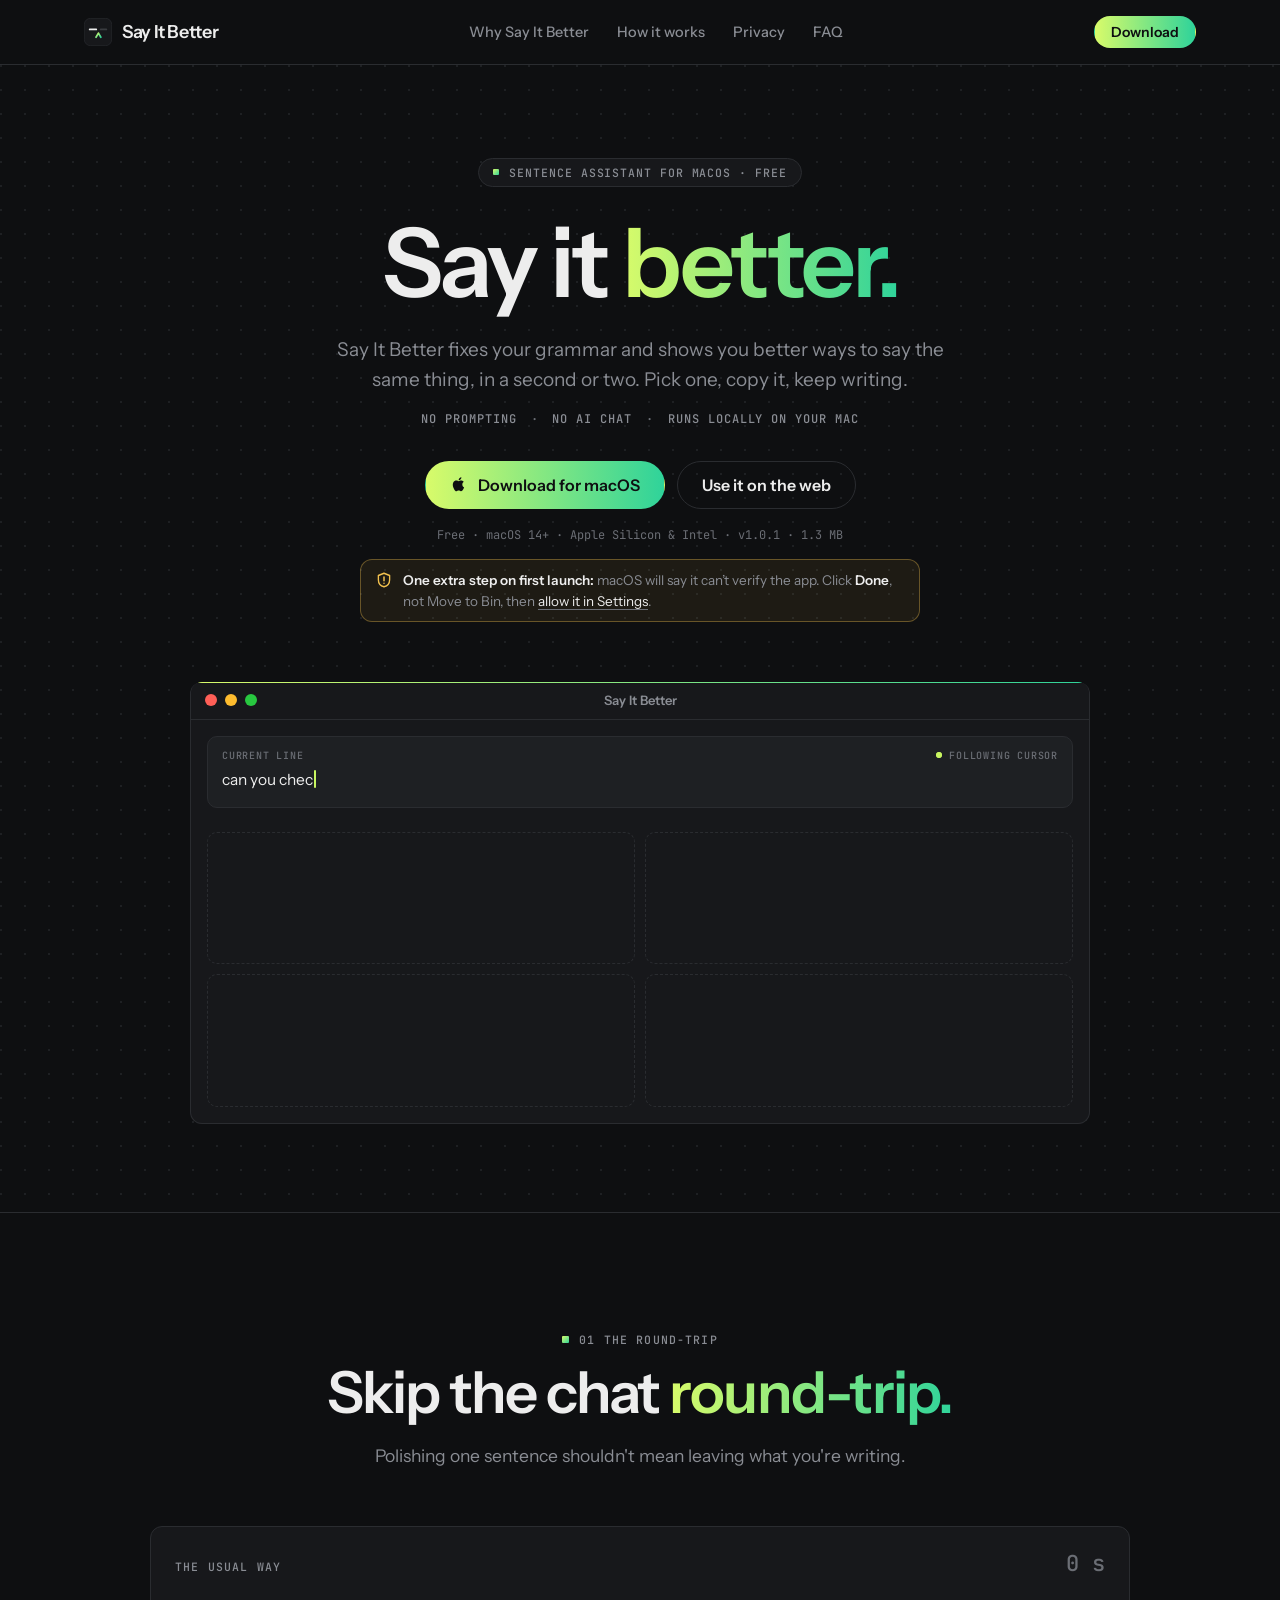
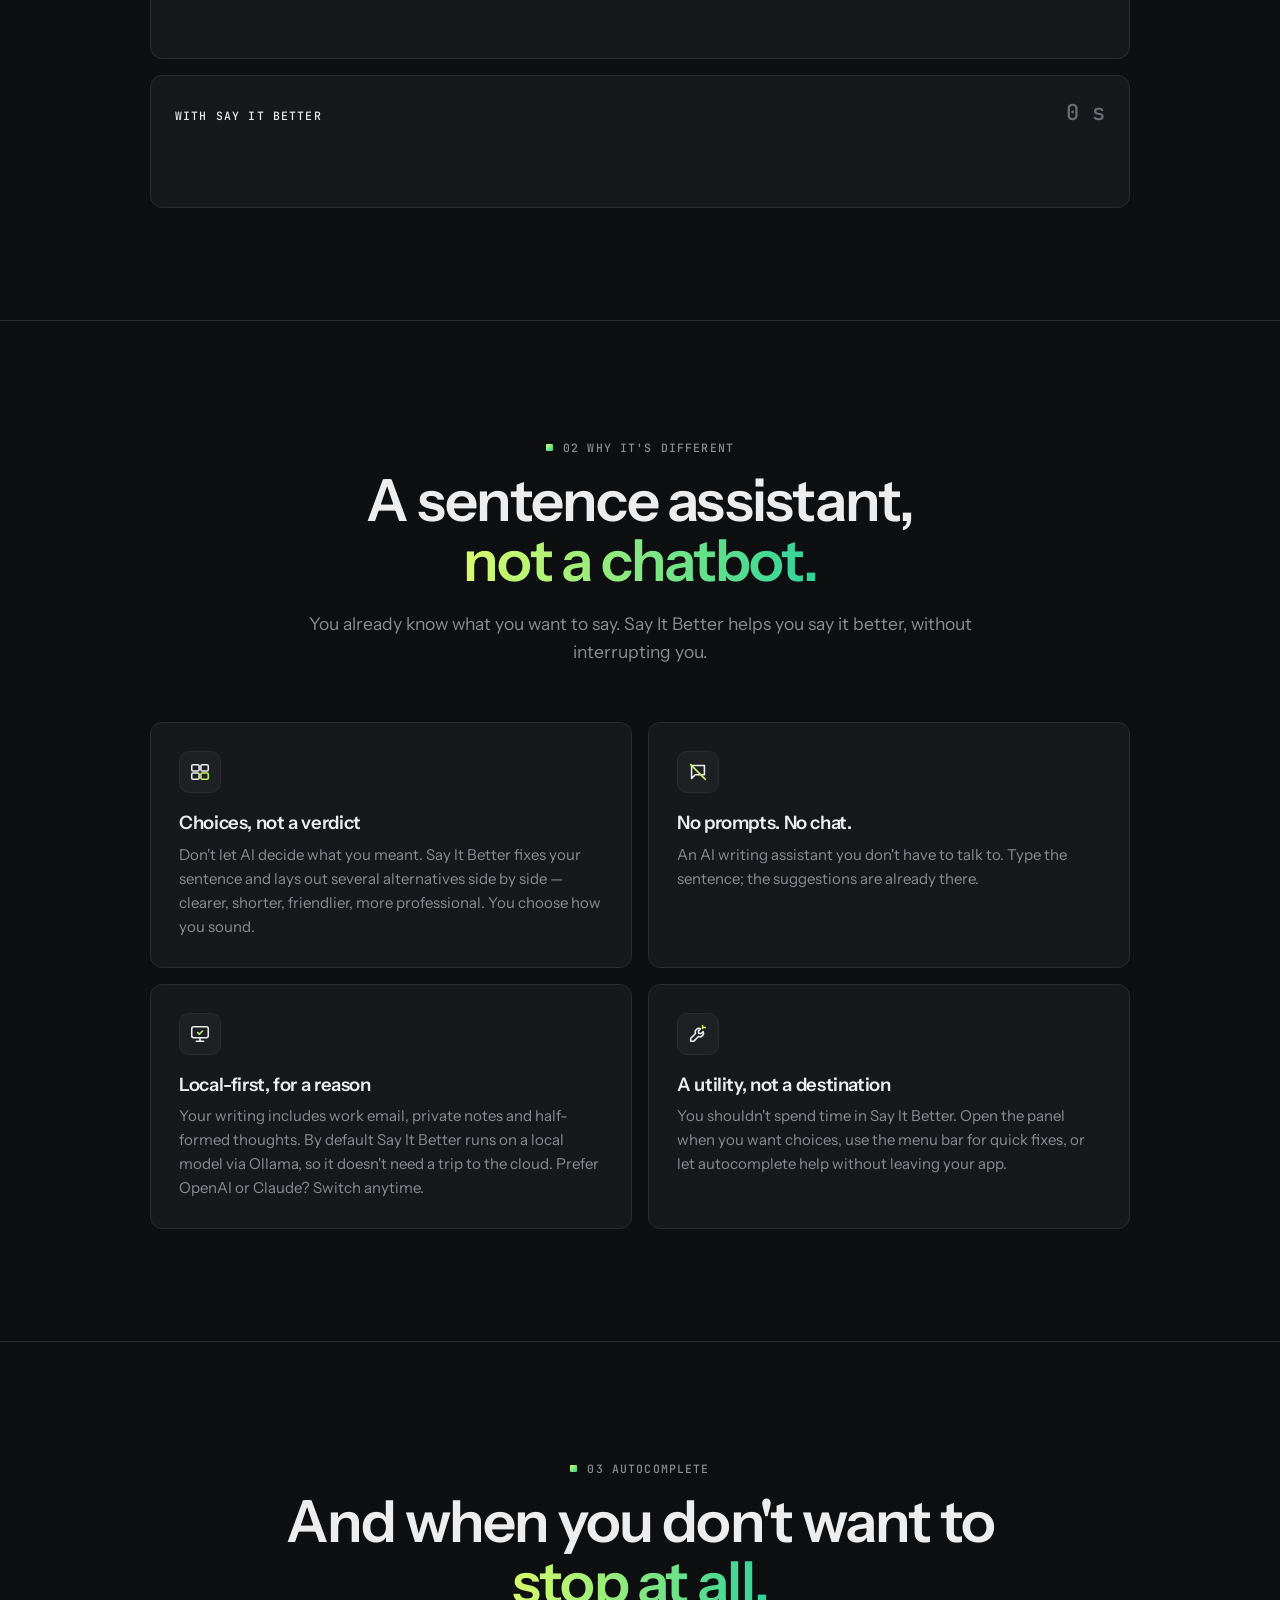
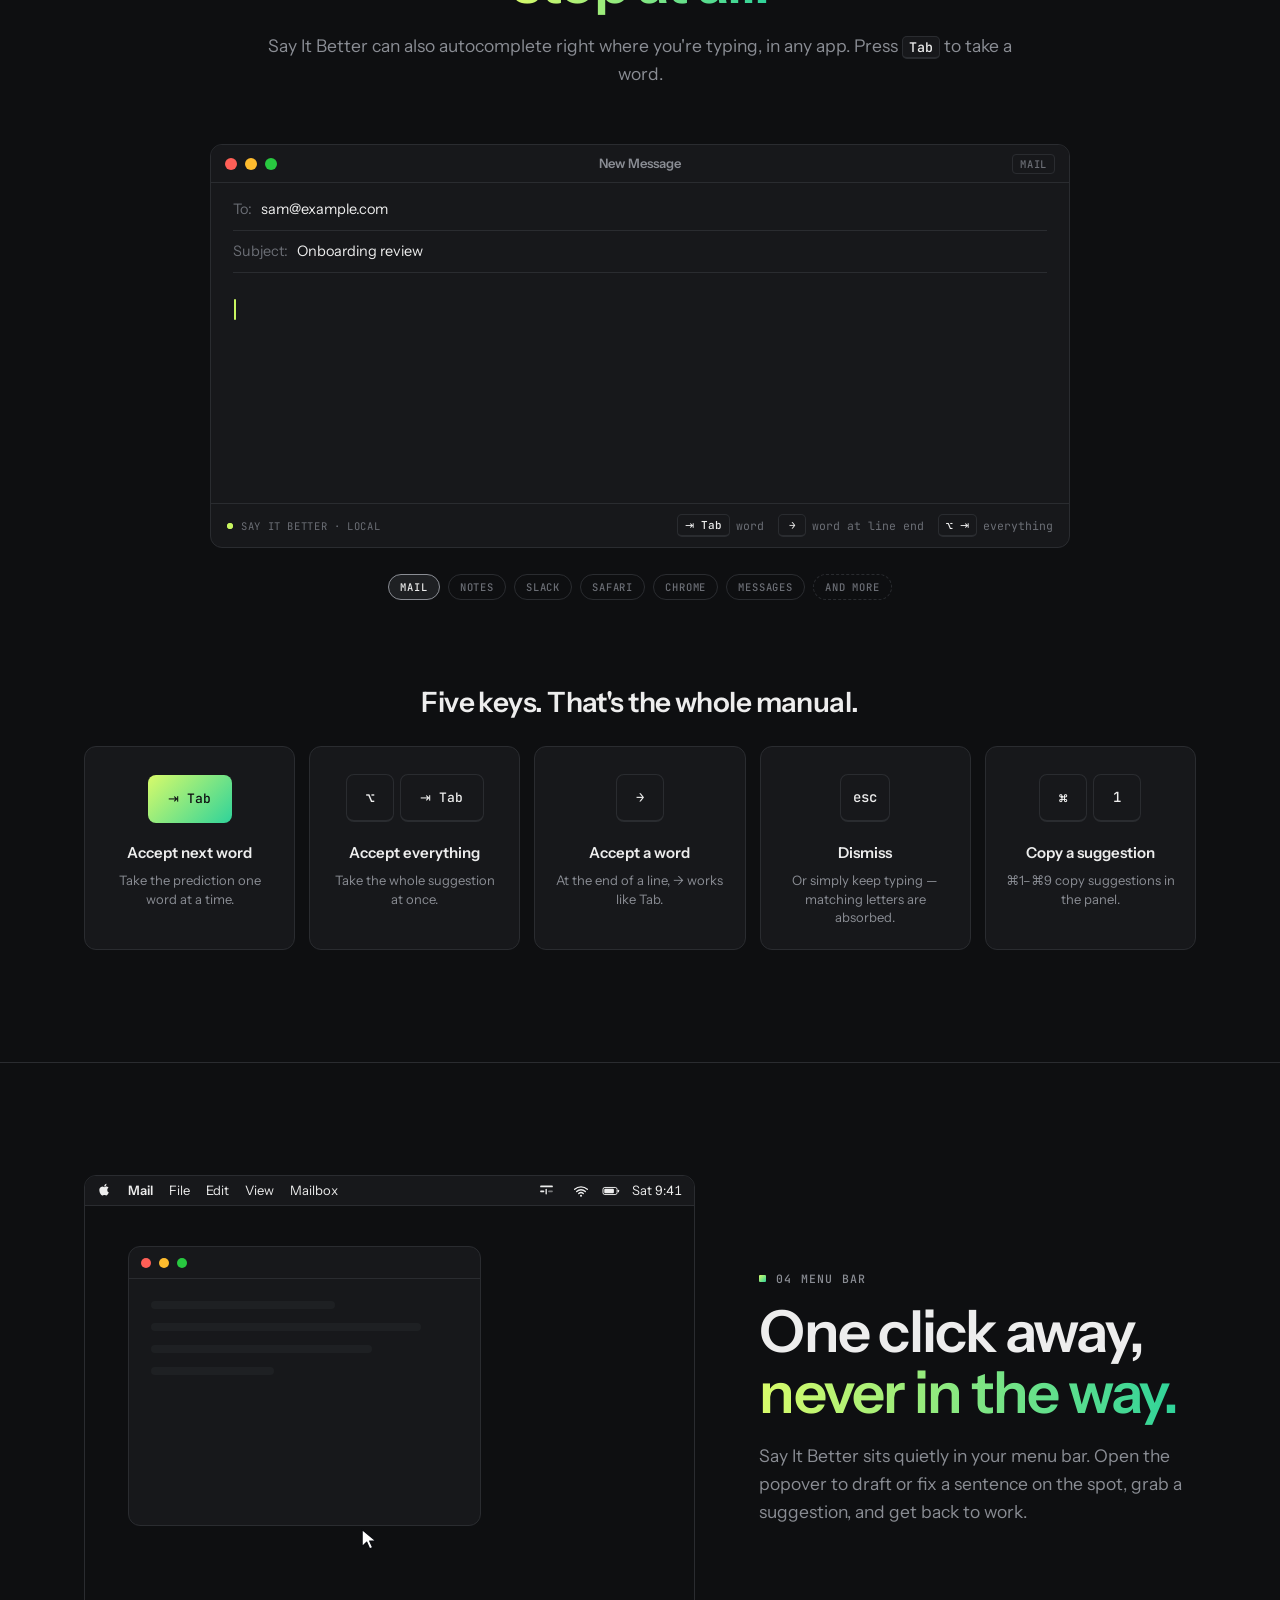
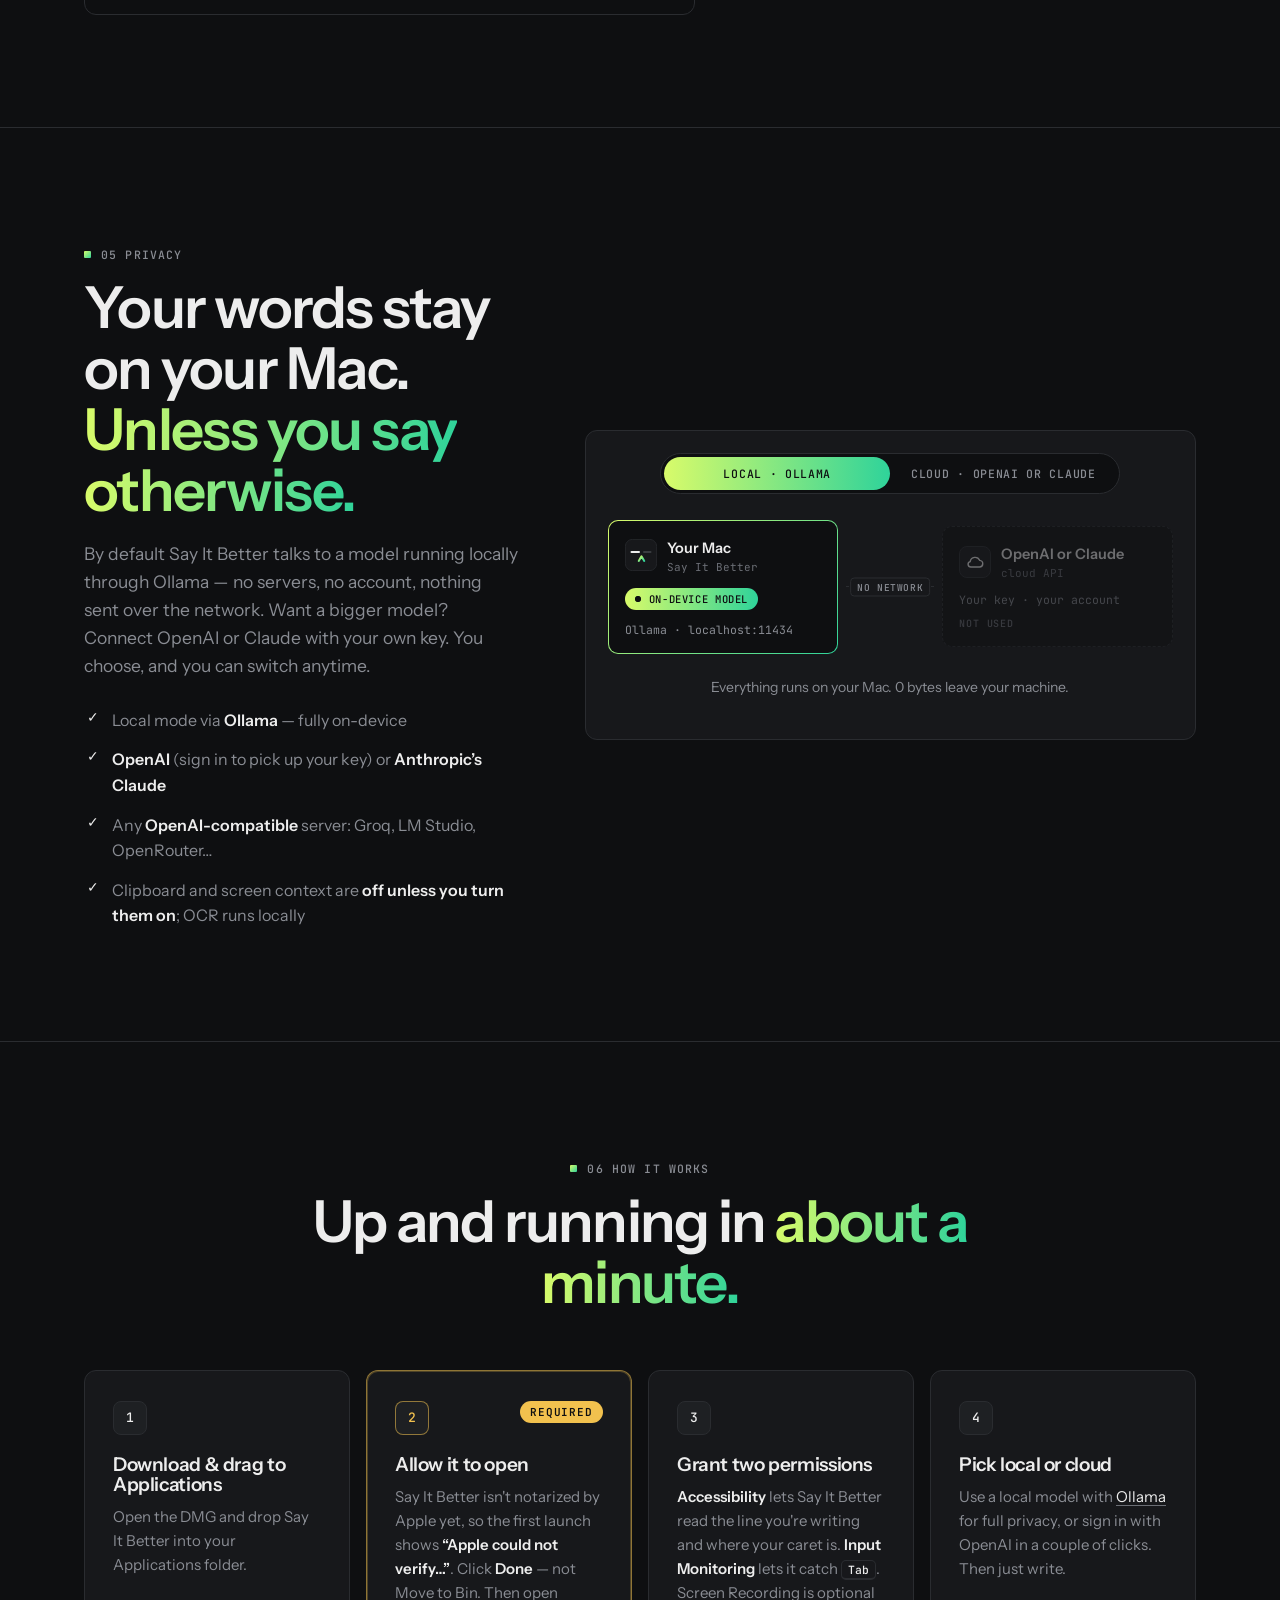
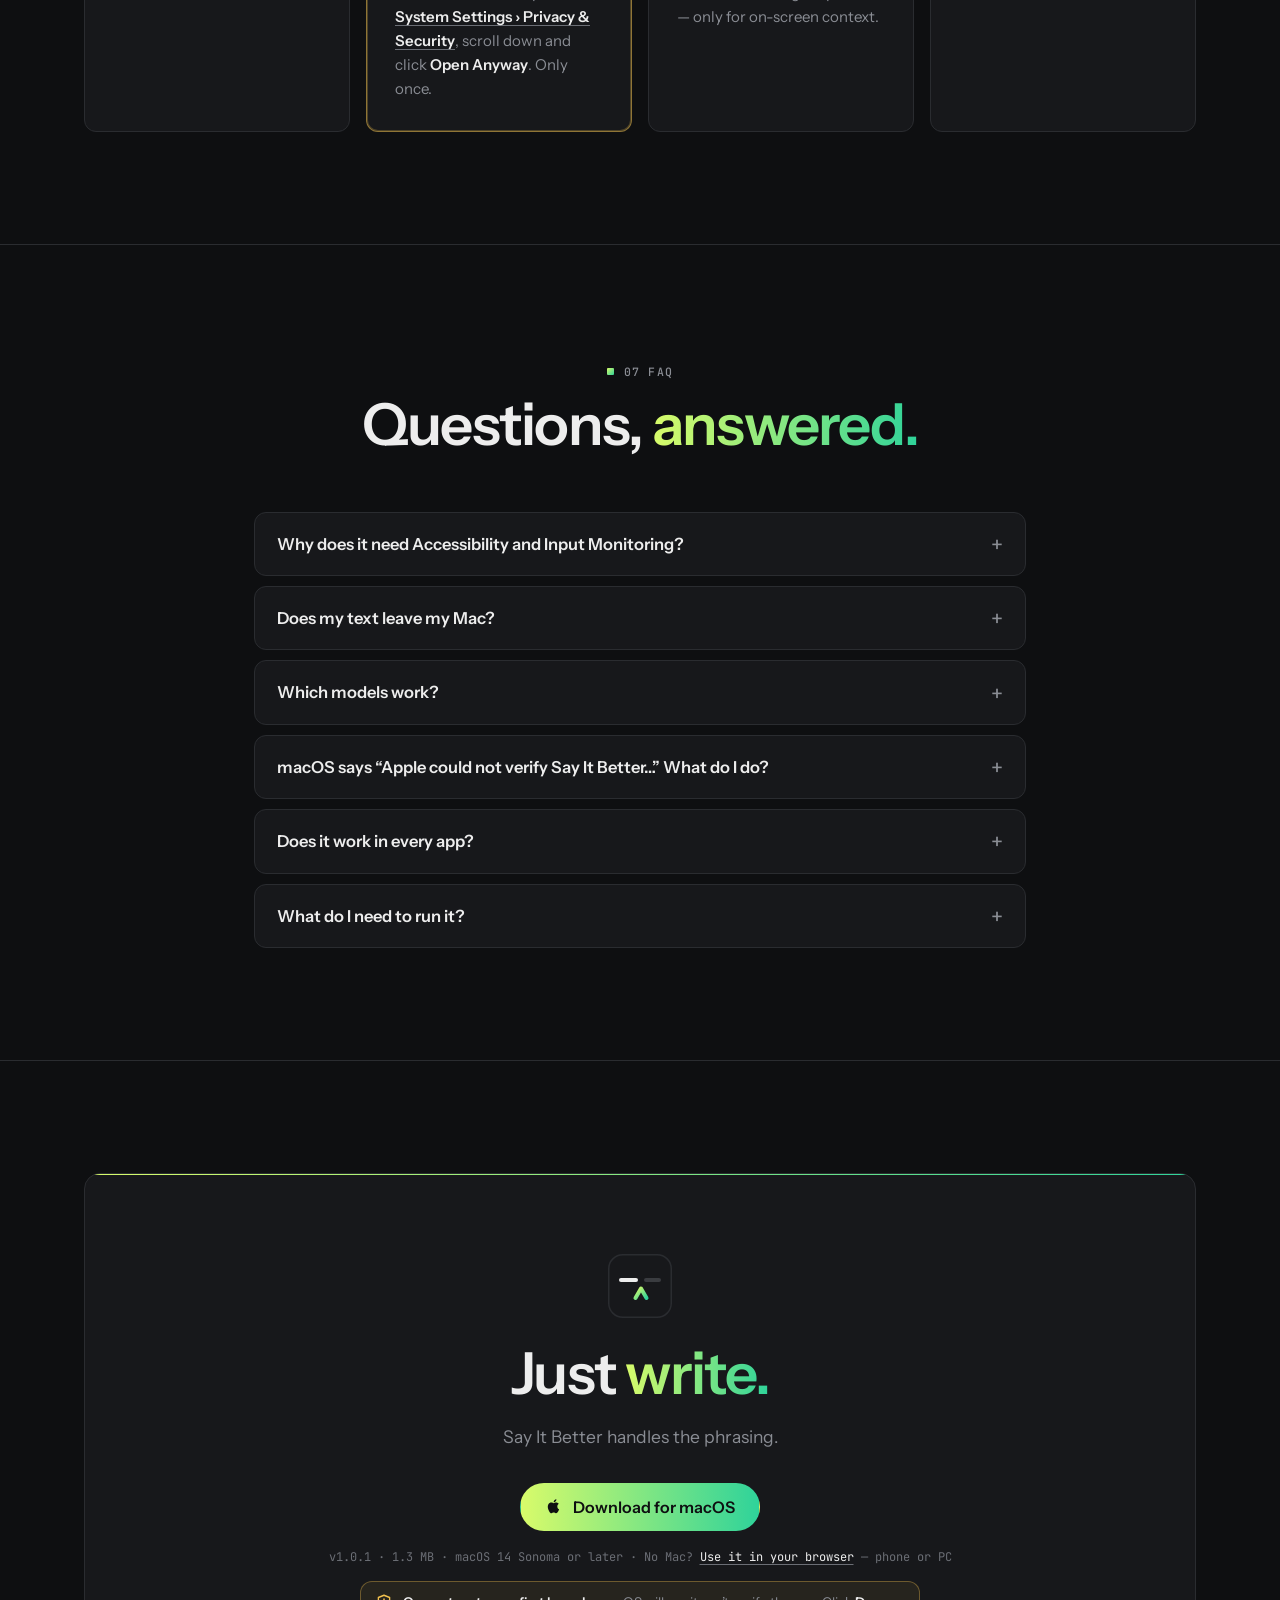
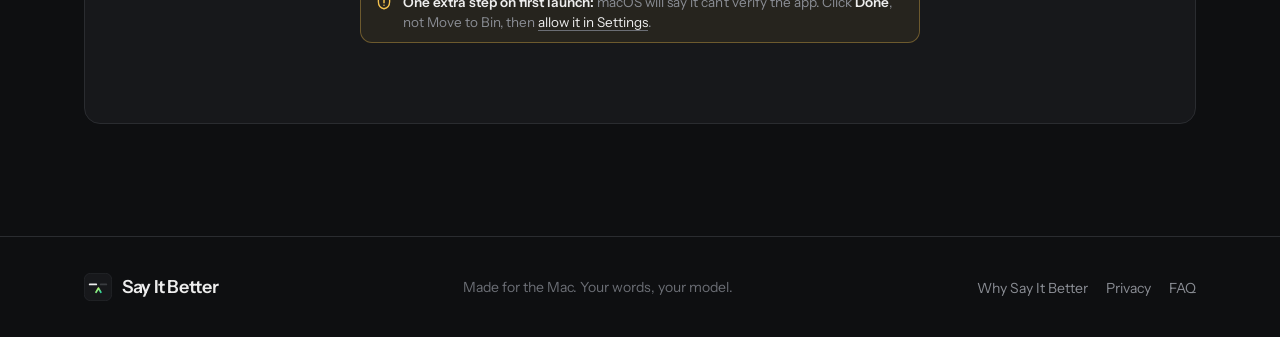
==== index.html @ 2304068d "Make the Gatekeeper step obvious and required macOS blocks the first launch of the un-notarized app " ====
<!doctype html>
<html lang="en">
<head>
  <meta charset="utf-8">
  <meta name="viewport" content="width=device-width, initial-scale=1">
  <title>Say It Better — Grammar fixes and better phrasings, without the AI chat.</title>
  <meta name="description" content="Say It Better — Grammar fixes and better phrasings, without the AI chat. A sentence assistant for macOS that runs on a local model by default.">
  <meta name="theme-color" content="#0E0F11">
  <meta name="color-scheme" content="dark">
  <meta property="og:title" content="Say It Better">
  <meta property="og:description" content="Grammar fixes and better phrasings, without the AI chat.">
  <meta property="og:type" content="website">
  <link rel="icon" href="assets/logo.svg" type="image/svg+xml">
  <link rel="preconnect" href="https://fonts.googleapis.com">
  <link rel="preconnect" href="https://fonts.gstatic.com" crossorigin>
  <link href="https://fonts.googleapis.com/css2?family=Instrument+Sans:wght@400;500;600&family=JetBrains+Mono:wght@400;500&display=swap" rel="stylesheet">
  <link rel="stylesheet" href="styles.css">
</head>
<body>
  <!-- Shared SVG symbols -->
  <svg class="sprite" aria-hidden="true" focusable="false">
    <defs>
      <linearGradient id="accent-grad" x1="0" y1="0" x2="1" y2="1">
        <stop offset="0" stop-color="#D8FB6A"/>
        <stop offset="1" stop-color="#2FD39A"/>
      </linearGradient>
      <symbol id="logo" viewBox="0 0 64 64">
        <rect x=".75" y=".75" width="62.5" height="62.5" rx="14" fill="#17181B" stroke="#2A2C30" stroke-width="1.5"/>
        <rect x="11" y="24" width="19" height="4" rx="2" fill="#EDEDED"/>
        <rect x="36" y="24" width="17" height="4" rx="2" fill="#3A3C40"/>
        <path d="M27.5 44 33 34.5 38.5 44" fill="none" stroke="url(#accent-grad)" stroke-width="4" stroke-linecap="round" stroke-linejoin="round"/>
      </symbol>
      <symbol id="glyph" viewBox="0 0 24 24">
        <rect x="3" y="5" width="18" height="2.4" rx="1.2" fill="currentColor"/>
        <rect x="3" y="12" width="6" height="2.4" rx="1.2" fill="currentColor"/>
        <rect x="10.6" y="9.5" width="1.9" height="8" rx=".95" fill="currentColor"/>
        <rect x="14.2" y="12" width="6.8" height="2.4" rx="1.2" fill="currentColor" opacity=".45"/>
      </symbol>
      <symbol id="apple-dl" viewBox="0 0 24 24">
        <path fill="currentColor" d="M16.4 12.6c0-2.3 1.9-3.4 2-3.5-1.1-1.6-2.8-1.8-3.4-1.8-1.4-.1-2.8.9-3.5.9-.7 0-1.9-.9-3.1-.8-1.6 0-3 .9-3.9 2.3-1.7 2.9-.4 7.2 1.2 9.5.8 1.1 1.7 2.4 2.9 2.4 1.2 0 1.6-.8 3-.8s1.8.8 3.1.7c1.3 0 2.1-1.2 2.8-2.3.9-1.3 1.3-2.6 1.3-2.6s-2.4-1-2.4-4ZM14.2 5.8c.6-.8 1.1-1.8 1-2.9-.9 0-2 .6-2.7 1.4-.6.7-1.1 1.8-1 2.8 1 .1 2-.5 2.7-1.3Z"/>
      </symbol>
      <symbol id="shield" viewBox="0 0 24 24">
        <path d="M12 3 4.5 6v5.5c0 4.6 3.2 8.4 7.5 9.5 4.3-1.1 7.5-4.9 7.5-9.5V6L12 3Z" fill="none" stroke="currentColor" stroke-width="1.8" stroke-linejoin="round"/><path d="M12 8v5M12 16.2v.1" stroke="currentColor" stroke-width="2" stroke-linecap="round"/>
      </symbol>
      <symbol id="cursor" viewBox="0 0 20 24">
        <path d="M2 1.5v17.2l4.6-4.4 3 6.6 3-1.3-3-6.5h6.3L2 1.5Z" fill="#fff" stroke="#0B0D12" stroke-width="1.3" stroke-linejoin="round"/>
      </symbol>
      <symbol id="copy" viewBox="0 0 24 24">
        <rect x="8" y="8" width="12" height="12" rx="2.5" fill="none" stroke="currentColor" stroke-width="1.8"/>
        <path d="M16 8V6.5A2.5 2.5 0 0 0 13.5 4h-7A2.5 2.5 0 0 0 4 6.5v7A2.5 2.5 0 0 0 6.5 16H8" fill="none" stroke="currentColor" stroke-width="1.8"/>
      </symbol>
      <symbol id="check" viewBox="0 0 24 24">
        <path d="m5 12.5 4.5 4.5L19 7.5" fill="none" stroke="currentColor" stroke-width="2.2" stroke-linecap="round" stroke-linejoin="round"/>
      </symbol>
    </defs>
  </svg>

  <a class="skip" href="#main">Skip to content</a>

  <header class="nav" id="top">
    <div class="container nav-inner">
      <a class="brand" href="#top" aria-label="Say It Better home">
        <svg class="brand-mark" aria-hidden="true"><use href="#logo"/></svg>
        <span>Say It Better</span>
      </a>
      <nav aria-label="Primary">
        <ul class="nav-links">
          <li><a href="#features">Why Say It Better</a></li>
          <li><a href="#how">How it works</a></li>
          <li><a href="#privacy">Privacy</a></li>
          <li><a href="#faq">FAQ</a></li>
        </ul>
      </nav>
      <a class="btn btn-sm btn-primary" href="downloads/SayItBetter.dmg" data-dl download>Download</a>
    </div>
  </header>

  <main id="main">
    <!-- HERO -->
    <section class="hero">
      <div class="dot-grid" aria-hidden="true"></div>
      <div class="container hero-inner">
        <p class="eyebrow"><span class="dot" aria-hidden="true"></span> Sentence assistant for macOS · Free</p>
        <h1>Say it <em>better.</em></h1>
        <p class="lede">Say It Better fixes your grammar and shows you better ways to say the same thing, in a second or two. Pick one, copy it, keep writing.</p>
        <p class="tagline">No prompting <span aria-hidden="true">·</span> No AI chat <span aria-hidden="true">·</span> Runs locally on your Mac</p>
        <div class="cta-row">
          <a class="btn btn-primary btn-lg" href="downloads/SayItBetter.dmg" data-dl download>
            <svg class="i" aria-hidden="true"><use href="#apple-dl"/></svg>
            Download for macOS
          </a>
          <a class="btn btn-ghost btn-lg" href="app/">Use it on the web</a>
        </div>
        <p class="fineprint">Free · macOS 14+ · Apple Silicon &amp; Intel · <span data-dl-meta>v1.0</span></p>
        <p class="open-note"><svg class="i" aria-hidden="true"><use href="#shield"/></svg> <span><strong>One extra step on first launch:</strong> macOS will say it can’t verify the app. Click <strong>Done</strong>, not Move to Bin, then <a href="#open-guide">allow it in Settings</a>.</span></p>

        <!-- Hero demo: the panel -->
        <div class="stage hero-stage">
          <div class="window rw-window hero-window demo" id="demo-rewrite" role="img" aria-label="Animated demo: the sentence “can you check once why access is not coming” is typed. The Say It Better panel shows a corrected version with the changes highlighted and three alternative phrasings. A pointer clicks copy on one of them and a Copied confirmation appears.">
            <div class="titlebar">
              <span class="lights"><i></i><i></i><i></i></span>
              <span class="title">Say It Better</span>
            </div>
            <div class="rw-body">
              <div class="rw-editor">
                <div class="rw-editor-head"><span>Current line</span><span class="rw-follow"><span class="pulse-dot"></span> following cursor</span></div>
                <p class="rw-line"><span data-rw-line></span><span class="caret"></span></p>
              </div>
              <div class="rw-status" data-rw-status><span class="spinner"></span> Finding better ways to say it…</div>
              <ol class="rw-cards">
                <li class="rw-card is-corrected">
                  <div class="rw-card-main">
                    <span class="rw-tag">Corrected</span>
                    <p><mark>Can</mark> you check why <mark>the</mark> access <mark>isn't</mark> coming <mark>through?</mark></p>
                    <span class="rw-replace">Replace in editor</span>
                  </div>
                  <div class="rw-card-side"><kbd>⌘1</kbd><span class="rw-copy"><svg><use href="#copy"/></svg><svg class="ok"><use href="#check"/></svg></span></div>
                </li>
                <li class="rw-card">
                  <div class="rw-card-main">
                    <span class="rw-tag">Alternative</span>
                    <p>Could you check why access hasn't been granted?</p>
                    <span class="rw-replace">Replace in editor</span>
                  </div>
                  <div class="rw-card-side"><kbd>⌘2</kbd><span class="rw-copy" data-rw-target><svg><use href="#copy"/></svg><svg class="ok"><use href="#check"/></svg></span></div>
                </li>
                <li class="rw-card">
                  <div class="rw-card-main">
                    <span class="rw-tag">Alternative</span>
                    <p>Can you please check why the user isn't getting access?</p>
                    <span class="rw-replace">Replace in editor</span>
                  </div>
                  <div class="rw-card-side"><kbd>⌘3</kbd><span class="rw-copy"><svg><use href="#copy"/></svg><svg class="ok"><use href="#check"/></svg></span></div>
                </li>
                <li class="rw-card">
                  <div class="rw-card-main">
                    <span class="rw-tag">Alternative</span>
                    <p>Could you verify why the access is missing?</p>
                    <span class="rw-replace">Replace in editor</span>
                  </div>
                  <div class="rw-card-side"><kbd>⌘4</kbd><span class="rw-copy"><svg><use href="#copy"/></svg><svg class="ok"><use href="#check"/></svg></span></div>
                </li>
              </ol>
            </div>
            <div class="toast" data-rw-toast><svg><use href="#check"/></svg> Copied</div>
            <svg class="fake-cursor" data-cursor><use href="#cursor"/></svg>
          </div>
        </div>
      </div>
    </section>

    <!-- ROUND-TRIP COMPARISON -->
    <section class="section" id="compare">
      <div class="container">
        <header class="section-head">
          <p class="kicker">01 The round-trip</p>
          <h2>Skip the chat <em>round-trip.</em></h2>
          <p class="sub">Polishing one sentence shouldn't mean leaving what you're writing.</p>
        </header>
        <div class="compare demo" id="demo-compare">
          <div class="cmp-row" data-cmp="usual" data-end="45">
            <div class="cmp-head">
              <span class="cmp-label">The usual way</span>
              <span class="cmp-timer" aria-hidden="true"><span data-timer>0</span> s</span>
              <span class="sr-only">Nine steps, about 45 seconds.</span>
            </div>
            <ol class="cmp-chips">
              <li>Write</li><li>Copy</li><li>Open ChatGPT</li><li>Paste</li><li>Prompt</li><li>Wait</li><li>Copy</li><li>Switch back</li><li>Paste</li>
            </ol>
          </div>
          <div class="cmp-row is-lim" data-cmp="lim" data-end="2">
            <div class="cmp-head">
              <span class="cmp-label">With Say It Better</span>
              <span class="cmp-timer" aria-hidden="true"><span data-timer>0</span> s</span>
              <span class="sr-only">Three steps, about 2 seconds.</span>
            </div>
            <ol class="cmp-chips">
              <li>Write</li><li>Choose</li><li class="final">Copy</li>
            </ol>
          </div>
        </div>
      </div>
    </section>

    <!-- WHY IT'S DIFFERENT -->
    <section class="section section-alt" id="features">
      <div class="container">
        <header class="section-head">
          <p class="kicker">02 Why it's different</p>
          <h2>A sentence assistant, <em class="nowrap">not a chatbot.</em></h2>
          <p class="sub">You already know what you want to say. Say It Better helps you say it better, without interrupting you.</p>
        </header>
        <div class="features features-4">
          <article class="card feature">
            <div class="tile" aria-hidden="true"><svg viewBox="0 0 24 24"><rect x="3" y="4" width="8" height="7" rx="1.5"/><rect x="13" y="4" width="8" height="7" rx="1.5"/><rect x="3" y="13" width="8" height="7" rx="1.5"/><rect x="13" y="13" width="8" height="7" rx="1.5" class="accent"/></svg></div>
            <h3>Choices, not a verdict</h3>
            <p>Don't let AI decide what you meant. Say It Better fixes your sentence and lays out several alternatives side by side — clearer, shorter, friendlier, more professional. You choose how you sound.</p>
          </article>
          <article class="card feature">
            <div class="tile" aria-hidden="true"><svg viewBox="0 0 24 24"><path d="M5 5h14v10H9l-4 4z"/><path d="M4 4l16 16" class="accent"/></svg></div>
            <h3>No prompts. No chat.</h3>
            <p>An AI writing assistant you don't have to talk to. Type the sentence; the suggestions are already there.</p>
          </article>
          <article class="card feature">
            <div class="tile" aria-hidden="true"><svg viewBox="0 0 24 24"><rect x="3" y="4" width="18" height="12" rx="2"/><path d="M8 20h8M12 16v4"/><path d="M9.5 10.5l1.8 1.8 3.4-3.6" class="accent"/></svg></div>
            <h3>Local-first, for a reason</h3>
            <p>Your writing includes work email, private notes and half-formed thoughts. By default Say It Better runs on a local model via Ollama, so it doesn't need a trip to the cloud. Prefer OpenAI or Claude? Switch anytime.</p>
          </article>
          <article class="card feature">
            <div class="tile" aria-hidden="true"><svg viewBox="0 0 24 24"><path d="M14.7 6.3a4 4 0 0 0-5.4 5.2L4 16.8V20h3.2l5.3-5.3a4 4 0 0 0 5.2-5.4l-2.5 2.5-2.3-.5-.5-2.3z"/><path d="M17 3v3M20 5h-3" class="accent"/></svg></div>
            <h3>A utility, not a destination</h3>
            <p>You shouldn't spend time in Say It Better. Open the panel when you want choices, use the menu bar for quick fixes, or let autocomplete help without leaving your app.</p>
          </article>
        </div>
      </div>
    </section>

    <!-- AUTOCOMPLETE -->
    <section class="section" id="autocomplete">
      <div class="container">
        <header class="section-head">
          <p class="kicker">03 Autocomplete</p>
          <h2>And when you don't want to <em class="nowrap">stop at all.</em></h2>
          <p class="sub">Say It Better can also autocomplete right where you're typing, in any app. Press <kbd>Tab</kbd> to take a word.</p>
        </header>
        <div class="stage auto-stage">
          <div class="window auto-window demo" id="demo-auto" role="img" aria-label="Animated demo: text types itself in a Mail compose window, a faint grey prediction appears at the cursor, and pressing Tab accepts it word by word.">
            <div class="titlebar">
              <span class="lights"><i></i><i></i><i></i></span>
              <span class="title" data-hero-title>New Message</span>
              <span class="tb-right" data-hero-app>Mail</span>
            </div>
            <div class="hero-head" data-hero-head>
              <div class="field"><span>To:</span> sam@example.com</div>
              <div class="field"><span>Subject:</span> Onboarding review</div>
            </div>
            <div class="compose">
              <p class="compose-title" data-hero-notetitle hidden>Lisbon trip</p>
              <p class="compose-text"><span class="typed" data-typed></span><span class="caret" data-caret></span><span class="ghost" data-ghost></span></p>
            </div>
            <div class="hint-bar">
              <span class="status"><span class="pulse-dot"></span> Say It Better · Local</span>
              <span class="hints">
                <span class="hint"><kbd class="key" data-key="tab">⇥ Tab</kbd><span class="hint-l">word</span></span>
                <span class="hint"><kbd class="key" data-key="right">→</kbd><span class="hint-l">word at line end</span></span>
                <span class="hint"><kbd class="key" data-key="opt">⌥ ⇥</kbd><span class="hint-l">everything</span></span>
              </span>
            </div>
          </div>
          <ul class="apps-row" aria-label="Works in apps like">
            <li data-app="Mail">Mail</li><li data-app="Notes">Notes</li><li>Slack</li><li>Safari</li><li>Chrome</li><li>Messages</li><li class="more">and more</li>
          </ul>
        </div>

        <div class="shortcuts" id="shortcuts">
          <h3 class="shortcuts-title">Five keys. That's the whole manual.</h3>
          <ul class="keys demo" id="demo-keys">
            <li class="card keycard"><span class="keycaps"><kbd class="cap cap-wide">⇥ Tab</kbd></span><b>Accept next word</b><small>Take the prediction one word at a time.</small></li>
            <li class="card keycard"><span class="keycaps"><kbd class="cap">⌥</kbd><kbd class="cap cap-wide">⇥ Tab</kbd></span><b>Accept everything</b><small>Take the whole suggestion at once.</small></li>
            <li class="card keycard"><span class="keycaps"><kbd class="cap">→</kbd></span><b>Accept a word</b><small>At the end of a line, → works like Tab.</small></li>
            <li class="card keycard"><span class="keycaps"><kbd class="cap">esc</kbd></span><b>Dismiss</b><small>Or simply keep typing — matching letters are absorbed.</small></li>
            <li class="card keycard"><span class="keycaps"><kbd class="cap">⌘</kbd><kbd class="cap">1</kbd></span><b>Copy a suggestion</b><small>⌘1–⌘9 copy suggestions in the panel.</small></li>
          </ul>
        </div>
      </div>
    </section>

    <!-- MENU BAR -->
    <section class="section section-alt" id="menubar">
      <!-- Menu bar -->
      <div class="container split split-rev">
        <div class="split-copy">
          <p class="kicker">04 Menu bar</p>
          <h2>One click away, <em>never in the way.</em></h2>
          <p class="sub">Say It Better sits quietly in your menu bar. Open the popover to draft or fix a sentence on the spot, grab a suggestion, and get back to work.</p>
        </div>
        <div class="stage">
          <div class="desk demo" id="demo-menubar" role="img" aria-label="Animated demo: the pointer clicks the Say It Better icon in the macOS menu bar, a popover drops down with a small editor, a sentence is typed and suggestions appear below it.">
            <div class="menubar">
              <span class="mb-left"><svg class="mb-apple" viewBox="0 0 24 24"><use href="#apple-dl"/></svg><b>Mail</b><span>File</span><span>Edit</span><span class="mb-hide">View</span><span class="mb-hide">Mailbox</span></span>
              <span class="mb-right">
                <span class="mb-icon" data-mb-icon><svg><use href="#glyph"/></svg></span>
                <svg class="mb-sys" viewBox="0 0 24 24" aria-hidden="true"><path d="M2.5 9.5a14 14 0 0 1 19 0M5.5 12.7a9.5 9.5 0 0 1 13 0M8.6 15.8a5 5 0 0 1 6.8 0" fill="none" stroke="currentColor" stroke-width="2" stroke-linecap="round"/><circle cx="12" cy="19" r="1.5" fill="currentColor"/></svg>
                <svg class="mb-sys mb-hide" viewBox="0 0 28 24" aria-hidden="true"><rect x="1.5" y="6.5" width="22" height="11" rx="3" fill="none" stroke="currentColor" stroke-width="1.5"/><rect x="3.5" y="8.5" width="15" height="7" rx="1.5" fill="currentColor"/><rect x="24.5" y="10" width="2" height="4" rx="1" fill="currentColor"/></svg>
                <span class="mb-time">Sat 9:41</span>
              </span>
            </div>
            <div class="desk-window" aria-hidden="true"><div class="dw-bar"><span class="lights"><i></i><i></i><i></i></span></div><div class="dw-lines"><i></i><i></i><i></i><i></i></div></div>
            <div class="popover" data-mb-pop>
              <div class="pop-head"><svg class="pop-logo"><use href="#logo"/></svg> Say It Better <span class="pop-chip"><span class="pulse-dot"></span> Local</span></div>
              <p class="pop-editor"><span data-mb-text></span><span class="caret"></span></p>
              <div class="pop-sugs">
                <div class="pop-sug" data-mb-sug><span class="rw-tag">Corrected</span><p><mark>Let's</mark> grab lunch <mark>tomorrow</mark> at 1? <mark>My</mark> treat.</p><kbd>⌘1</kbd></div>
                <div class="pop-sug" data-mb-sug><span class="rw-tag">Alternative</span><p>Want to get lunch tomorrow at 1? It's on me.</p><kbd>⌘2</kbd></div>
              </div>
            </div>
            <svg class="fake-cursor" data-cursor><use href="#cursor"/></svg>
          </div>
        </div>
      </div>
    </section>

    <!-- PRIVACY -->
    <section class="section" id="privacy">
      <div class="container split">
        <div class="split-copy">
          <p class="kicker">05 Privacy</p>
          <h2>Your words stay on your Mac. <em>Unless you say otherwise.</em></h2>
          <p class="sub">By default Say It Better talks to a model running locally through Ollama — no servers, no account, nothing sent over the network. Want a bigger model? Connect OpenAI or Claude with your own key. You choose, and you can switch anytime.</p>
          <ul class="checks">
            <li>Local mode via <strong>Ollama</strong> — fully on-device</li>
            <li><strong>OpenAI</strong> (sign in to pick up your key) or <strong>Anthropic’s Claude</strong></li>
            <li>Any <strong>OpenAI-compatible</strong> server: Groq, LM Studio, OpenRouter…</li>
            <li>Clipboard and screen context are <strong>off unless you turn them on</strong>; OCR runs locally</li>
          </ul>
        </div>
        <div class="stage">
          <div class="prov card" id="demo-provider" data-mode="local">
            <div class="seg" role="group" aria-label="Show provider">
              <button type="button" class="seg-btn" data-mode="local" aria-pressed="true">Local · Ollama</button>
              <button type="button" class="seg-btn" data-mode="cloud" aria-pressed="false">Cloud · OpenAI or Claude</button>
              <span class="seg-thumb" aria-hidden="true"></span>
            </div>
            <div class="prov-stage" aria-hidden="true">
              <div class="node node-mac">
                <div class="node-top"><svg class="node-logo"><use href="#logo"/></svg><div><b>Your Mac</b><small>Say It Better</small></div></div>
                <div class="onchip"><span class="ring"></span>On-device model</div>
                <div class="node-row">Ollama · localhost:11434</div>
              </div>
              <div class="wire"><i></i><i></i><i></i><span class="wire-off">no network</span></div>
              <div class="node node-cloud">
                <div class="node-top"><span class="cloud-ico"><svg viewBox="0 0 24 24"><path d="M7 18h10a4 4 0 0 0 .6-8 6 6 0 0 0-11.4 1.5A3.3 3.3 0 0 0 7 18Z" fill="none" stroke="currentColor" stroke-width="1.7"/></svg></span><div><b>OpenAI or Claude</b><small>cloud API</small></div></div>
                <div class="node-row">Your key · your account</div>
                <div class="node-idle">Not used</div>
              </div>
            </div>
            <p class="prov-caption" aria-live="polite" data-prov-caption>Everything runs on your Mac. 0 bytes leave your machine.</p>
          </div>
        </div>
      </div>
    </section>

    <!-- HOW IT WORKS -->
    <section class="section section-alt" id="how">
      <div class="container">
        <header class="section-head">
          <p class="kicker">06 How it works</p>
          <h2>Up and running in <em>about a minute.</em></h2>
        </header>
        <ol class="steps">
          <li class="card step">
            <span class="step-n">1</span>
            <h3>Download &amp; drag to Applications</h3>
            <p>Open the DMG and drop Say It Better into your Applications folder.</p>
          </li>
          <li class="card step step-required" id="open-guide">
            <span class="step-n">2</span><span class="req-badge">Required</span>
            <h3>Allow it to open</h3>
            <p>Say It Better isn't notarized by Apple yet, so the first launch shows <strong>“Apple could not verify…”</strong>. Click <strong>Done</strong> — not Move to Bin. Then open <a href="x-apple.systempreferences:com.apple.preference.security"><strong>System Settings › Privacy &amp; Security</strong></a>, scroll down and click <strong>Open Anyway</strong>. Only once.</p>
          </li>
          <li class="card step">
            <span class="step-n">3</span>
            <h3>Grant two permissions</h3>
            <p><strong>Accessibility</strong> lets Say It Better read the line you're writing and where your caret is. <strong>Input Monitoring</strong> lets it catch <kbd>Tab</kbd>. Screen Recording is optional — only for on-screen context.</p>
          </li>
          <li class="card step">
            <span class="step-n">4</span>
            <h3>Pick local or cloud</h3>
            <p>Use a local model with <a href="https://ollama.com" rel="noopener">Ollama</a> for full privacy, or sign in with OpenAI in a couple of clicks. Then just write.</p>
          </li>
        </ol>
      </div>
    </section>

    <!-- FAQ -->
    <section class="section" id="faq">
      <div class="container narrow">
        <header class="section-head">
          <p class="kicker">07 FAQ</p>
          <h2>Questions, <em>answered.</em></h2>
        </header>
        <div class="faq">
          <details>
            <summary>Why does it need Accessibility and Input Monitoring?</summary>
            <p>To show a prediction at your caret, Say It Better has to know which text field is focused, what's in it, and where the caret is — macOS only exposes that through the Accessibility permission. Input Monitoring lets it notice <kbd>Tab</kbd>, <kbd>⌥ Tab</kbd> and <kbd>→</kbd> so it can accept a suggestion instead of inserting a tab. Both are required; Screen Recording is optional and only used if you enable on-screen context.</p>
          </details>
          <details>
            <summary>Does my text leave my Mac?</summary>
            <p>Not in local mode. With Ollama, the model runs on your machine and requests go to <code>localhost</code>. If you switch to OpenAI, Anthropic, or another server, the text you're writing — plus clipboard or screen context, if you've turned those on — is sent to that provider using your own key. Screen text is read with on-device OCR either way.</p>
          </details>
          <details>
            <summary>Which models work?</summary>
            <p>Locally, any chat model you've pulled in <a href="https://ollama.com" rel="noopener">Ollama</a> — smaller, fast models feel best for autocomplete. In the cloud, OpenAI and Anthropic models via your API key, or any OpenAI-compatible endpoint such as Groq, LM Studio, or OpenRouter.</p>
          </details>
          <details id="faq-open">
            <summary>macOS says “Apple could not verify Say It Better…” What do I do?</summary>
            <p>That's expected: Say It Better isn't notarized by Apple yet, so macOS warns on first launch. Click <strong>Done</strong> (don't move it to the Bin), then open <strong>System Settings › Privacy &amp; Security</strong>, scroll down and click <strong>Open Anyway</strong>, and confirm with your password or Touch ID. You only need to do this once. On macOS 15 and later, right-click → Open no longer skips this.</p>
          </details>
          <details>
            <summary>Does it work in every app?</summary>
            <p>It works in most apps that use standard macOS text fields — Mail, Notes, Messages, Slack, browsers and more. Some apps with fully custom editors don't report their caret position to macOS; there, the panel still works on the current line.</p>
          </details>
          <details>
            <summary>What do I need to run it?</summary>
            <p>macOS 14 Sonoma or later. Apple Silicon is recommended, especially for local models. For local mode, install <a href="https://ollama.com" rel="noopener">Ollama</a> and pull a model. Say It Better itself is free.</p>
          </details>
        </div>
      </div>
    </section>

    <!-- FINAL CTA -->
    <section class="section final">
      <div class="container">
        <div class="final-card">
          <svg class="final-logo" aria-hidden="true"><use href="#logo"/></svg>
          <h2>Just <em>write.</em></h2>
          <p class="sub">Say It Better handles the phrasing.</p>
          <a class="btn btn-primary btn-lg" href="downloads/SayItBetter.dmg" data-dl download>
            <svg class="i" aria-hidden="true"><use href="#apple-dl"/></svg>
            Download for macOS
          </a>
          <p class="fineprint"><span data-dl-meta>v1.0</span> · macOS 14 Sonoma or later · No Mac? <a href="app/">Use it in your browser</a> — phone or PC</p>
          <p class="open-note"><svg class="i" aria-hidden="true"><use href="#shield"/></svg> <span><strong>One extra step on first launch:</strong> macOS will say it can’t verify the app. Click <strong>Done</strong>, not Move to Bin, then <a href="#open-guide">allow it in Settings</a>.</span></p>
        </div>
      </div>
    </section>
  </main>

  <footer class="footer">
    <div class="container footer-inner">
      <a class="brand" href="#top" aria-label="Back to top">
        <svg class="brand-mark" aria-hidden="true"><use href="#logo"/></svg>
        <span>Say It Better</span>
      </a>
      <p>Made for the Mac. Your words, your model.</p>
      <ul class="footer-links">
        <li><a href="#features">Why Say It Better</a></li>
        <li><a href="#privacy">Privacy</a></li>
        <li><a href="#faq">FAQ</a></li>
      </ul>
    </div>
  </footer>

  <dialog class="dl-guide" id="dl-guide" aria-labelledby="dl-guide-title">
    <form method="dialog" class="dl-guide-inner">
      <p class="kicker">Downloading · one more step</p>
      <h2 id="dl-guide-title">Before you open it</h2>
      <p class="sub">macOS will warn that it can't verify Say It Better, because it isn't notarized by Apple yet. It's safe — here's how to open it. You only do this once.</p>
      <ol class="dl-steps">
        <li><span class="step-n">1</span><div>Open <strong>SayItBetter.dmg</strong> and drag Say It Better into <strong>Applications</strong>, then open it.</div></li>
        <li><span class="step-n">2</span><div>When macOS says <strong>“Apple could not verify…”</strong>, click <strong>Done</strong>.
          <div class="mock-alert" aria-hidden="true"><span class="mock-btn">Move to Bin</span><span class="mock-btn mock-ok">Done</span></div></div></li>
        <li><span class="step-n">3</span><div>Open <strong>System Settings › Privacy &amp; Security</strong>, scroll down, click <strong>Open Anyway</strong> and confirm.</div></li>
      </ol>
      <div class="dl-guide-actions">
        <a class="btn btn-ghost" href="x-apple.systempreferences:com.apple.preference.security">Open Privacy &amp; Security</a>
        <button class="btn btn-primary" value="ok" autofocus>Got it</button>
      </div>
    </form>
  </dialog>

  <script src="app.js" defer></script>
</body>
</html>
---- styles.css ----
/* Say It Better — "Midnight lime" landing page styles (dark only) */
:root {
  --bg: #0E0F11;
  --surface: #17181B;
  --surface-2: #1E2023;
  --border: #2A2C30;
  --text: #EDEDED;
  --muted: #8A8D94;
  --dim: #6B6E75;
  --lime: #C8F560;
  --lime-hover: #D4FA7A;
  --on-lime: #0E0F11;
  --grad: linear-gradient(90deg, #D8FB6A, #2FD39A);
  --grad-d: linear-gradient(135deg, #D8FB6A, #2FD39A);
  --grad-hover: linear-gradient(90deg, #E4FD8E, #4FE0AC);
  --warn: #F2C14E;
  --danger: #FF6B6B;
  --r: 12px;
  --font: "Instrument Sans", -apple-system, BlinkMacSystemFont, "SF Pro Text", system-ui, sans-serif;
  --mono: "JetBrains Mono", ui-monospace, "SF Mono", Menlo, monospace;
  color-scheme: dark;
}

*, *::before, *::after { box-sizing: border-box; }
html { scroll-behavior: smooth; -webkit-text-size-adjust: 100%; }
body {
  margin: 0;
  background: var(--bg);
  color: var(--text);
  font: 400 16px/1.6 var(--font);
  -webkit-font-smoothing: antialiased;
  overflow-x: hidden;
}
img, svg { display: block; }
a { color: var(--text); text-decoration: underline; text-decoration-color: var(--dim); text-decoration-thickness: 1px; text-underline-offset: 3px; }
a:hover { text-decoration-color: var(--lime); }
:focus-visible { outline: 2px solid var(--lime); outline-offset: 3px; border-radius: 4px; }
h1, h2, h3 { margin: 0; line-height: 1.05; font-family: var(--font); font-weight: 600; letter-spacing: -.02em; }
h1 em, h2 em {
  font-style: normal; color: var(--lime);
  background: var(--grad); -webkit-background-clip: text; background-clip: text; -webkit-text-fill-color: transparent;
  -webkit-box-decoration-break: clone; box-decoration-break: clone;
}
p { margin: 0; }
code { font-family: var(--mono); font-size: .85em; background: var(--surface-2); border: 1px solid var(--border); padding: 1px 5px; border-radius: 4px; }
kbd {
  font-family: var(--mono);
  font-size: .76em;
  font-weight: 500;
  padding: 1px 6px;
  border-radius: 5px;
  border: 1px solid var(--border);
  border-bottom-width: 2px;
  background: var(--surface);
  color: var(--text);
  white-space: nowrap;
}
.sprite { position: absolute; width: 0; height: 0; overflow: hidden; }
.skip { position: absolute; left: -999px; top: 8px; z-index: 100; background: var(--lime); color: var(--on-lime); padding: 8px 14px; border-radius: 999px; }
.skip:focus { left: 8px; }
.nowrap { white-space: nowrap; }

.container { width: 100%; max-width: 1160px; margin: 0 auto; padding: 0 24px; }
.container.narrow { max-width: 820px; }

/* ---------- Buttons ---------- */
.btn {
  display: inline-flex; align-items: center; gap: 10px;
  font: 600 15px/1 var(--font);
  padding: 12px 20px; border-radius: 999px;
  border: 1px solid transparent;
  text-decoration: none;
  transition: background .15s ease, border-color .15s ease;
  white-space: nowrap;
}
.btn:hover { text-decoration: none; }
.btn .i { width: 18px; height: 18px; margin-top: -2px; }
.btn-primary { color: var(--on-lime); background: var(--grad); }
.btn-primary:hover { background: var(--grad-hover); }
.btn-ghost { color: var(--text); background: transparent; border-color: var(--border); }
.btn-ghost:hover { background: var(--surface); }
.btn-lg { padding: 15px 24px; font-size: 16px; }
.btn-sm { padding: 8px 16px; font-size: 14px; }

/* ---------- Nav ---------- */
.nav { position: sticky; top: 0; z-index: 50; background: var(--bg); border-bottom: 1px solid var(--border); }
.nav-inner { display: flex; align-items: center; justify-content: space-between; gap: 24px; height: 64px; }
.brand { display: inline-flex; align-items: center; gap: 10px; color: var(--text); font: 600 18px var(--font); letter-spacing: -.02em; text-decoration: none; }
.brand-mark { width: 28px; height: 28px; }
.nav-links { display: flex; gap: 4px; list-style: none; margin: 0; padding: 0; }
.nav-links a { color: var(--muted); font-size: 14.5px; font-weight: 500; padding: 8px 12px; border-radius: 999px; text-decoration: none; }
.nav-links a:hover { color: var(--text); background: var(--surface); }

/* ---------- Hero ---------- */
.hero { position: relative; padding: 92px 0 88px; isolation: isolate; }
.dot-grid {
  position: absolute; inset: 0; z-index: -1; pointer-events: none;
  background-image: radial-gradient(circle at 1px 1px, #1E2023 1px, transparent 1.01px);
  background-size: 24px 24px;
}
.hero-inner { position: relative; text-align: center; }
.eyebrow {
  display: inline-flex; align-items: center; gap: 10px;
  font: 500 11.5px var(--mono); letter-spacing: .08em; text-transform: uppercase; color: var(--muted);
  padding: 6px 14px; border-radius: 999px; border: 1px solid var(--border); background: var(--surface);
}
.eyebrow .dot { width: 6px; height: 6px; background: var(--grad-d); border-radius: 1px; }
.hero h1 { margin: 28px auto 24px; font-size: clamp(46px, 7.8vw, 96px); line-height: 1; letter-spacing: -.035em; }
.lede { max-width: 640px; margin: 0 auto; font-size: clamp(16.5px, 1.6vw, 19px); color: var(--muted); }
.tagline { margin-top: 16px; font: 500 12px var(--mono); letter-spacing: .08em; text-transform: uppercase; color: var(--muted); }
.tagline span { color: var(--dim); margin: 0 6px; }
.sr-only { position: absolute; width: 1px; height: 1px; margin: -1px; padding: 0; overflow: hidden; clip: rect(0 0 0 0); white-space: nowrap; border: 0; }
.cta-row { display: flex; flex-wrap: wrap; gap: 12px; justify-content: center; margin-top: 34px; }
.fineprint { margin-top: 18px; font: 400 12px var(--mono); color: var(--dim); }
.open-note {
  display: inline-flex; align-items: flex-start; gap: 10px; max-width: 560px; margin: 16px auto 0; text-align: left;
  padding: 10px 14px; border-radius: var(--r); border: 1px solid rgba(242, 193, 78, .35); background: rgba(242, 193, 78, .07);
  font-size: 13.5px; line-height: 1.5; color: var(--muted);
}
.open-note .i { width: 18px; height: 18px; flex: none; margin-top: 1px; color: var(--warn); }
.open-note strong { color: var(--text); font-weight: 600; }

/* ---------- Stage & windows ---------- */
.stage { position: relative; min-width: 0; }
.hero-stage { max-width: 900px; margin: 60px auto 0; text-align: left; }
.hero-stage .rw-cards { grid-template-columns: 1fr 1fr; }
.auto-stage { max-width: 860px; margin: 0 auto; }
.shortcuts { margin-top: 88px; }
.shortcuts-title { text-align: center; font-size: clamp(22px, 2.6vw, 28px); letter-spacing: -.02em; margin-bottom: 28px; }
.window {
  position: relative;
  background: var(--surface);
  border: 1px solid var(--border);
  border-radius: 12px;
  overflow: hidden;
}
.titlebar {
  position: relative; display: flex; align-items: center; justify-content: space-between;
  height: 38px; padding: 0 14px;
  background: var(--surface);
  border-bottom: 1px solid var(--border);
}
.lights { display: inline-flex; gap: 8px; position: relative; z-index: 1; }
.lights i { width: 12px; height: 12px; border-radius: 50%; background: #FF5F57; }
.lights i:nth-child(2) { background: #FEBC2E; }
.lights i:nth-child(3) { background: #28C840; }
.titlebar .title { position: absolute; inset: 0; display: grid; place-items: center; font-size: 13px; font-weight: 600; color: var(--muted); pointer-events: none; }
.tb-right { position: relative; font: 500 10.5px var(--mono); text-transform: uppercase; letter-spacing: .06em; color: var(--dim); padding: 2px 7px; border: 1px solid var(--border); border-radius: 4px; }

/* hero window */
.hero-window, .final-card { border-top: 0; }
.hero-window::before, .final-card::before {
  content: ""; position: absolute; top: 0; left: 0; right: 0; height: 1px; z-index: 2; background: var(--grad); pointer-events: none;
}
.hero-head { padding: 6px 22px 0; }
.hero-head .field { padding: 9px 0; border-bottom: 1px solid var(--border); font-size: 14.5px; }
.hero-head .field span { color: var(--dim); margin-right: 6px; }
.compose { padding: 22px 22px 26px; min-height: 230px; transition: opacity .35s; }
.compose.fade { opacity: 0; }
.hero-head[hidden] + .compose { min-height: 320px; }
.compose-title { font: 600 22px var(--font); letter-spacing: -.02em; margin-bottom: 10px; }
.compose-text { font-size: clamp(15px, 1.9vw, 18px); line-height: 1.7; white-space: pre-wrap; word-wrap: break-word; }
.typed .acc { animation: accept .9s ease-out; border-radius: 3px; }
@keyframes accept {
  0%, 60% { background-image: var(--grad); color: var(--on-lime); }
  100% { background-image: none; color: inherit; }
}
.ghost { color: var(--dim); }
.ghost.in { animation: ghostIn .3s ease-out; }
@keyframes ghostIn { from { opacity: 0; } to { opacity: 1; } }
.caret {
  display: inline-block; width: 2px; height: 1.15em; margin: 0 1px -0.2em;
  background: var(--lime); border-radius: 1px;
  animation: blink 1.1s steps(1) infinite;
}
.typing .caret { animation: none; }
@keyframes blink { 50% { opacity: 0; } }

.hint-bar {
  display: flex; align-items: center; justify-content: space-between; gap: 12px;
  padding: 10px 16px; border-top: 1px solid var(--border);
  font: 400 11.5px var(--mono); color: var(--dim);
}
.status { display: inline-flex; align-items: center; gap: 8px; white-space: nowrap; text-transform: uppercase; letter-spacing: .06em; font-size: 10.5px; }
.pulse-dot { position: relative; display: inline-block; width: 6px; height: 6px; border-radius: 50%; background: var(--lime); flex: none; }
.pulse-dot::after { content: ""; position: absolute; inset: 0; border-radius: 50%; border: 1px solid var(--lime); animation: ping 1.8s ease-out infinite; }
@keyframes ping { to { transform: scale(2.6); opacity: 0; } }
.hints { display: flex; gap: 14px; flex-wrap: wrap; justify-content: flex-end; }
.hint { display: inline-flex; align-items: center; gap: 6px; }
.key {
  display: inline-block; min-width: 28px; text-align: center; font-size: 11px; padding: 3px 7px;
  transition: background .15s, border-color .15s, color .15s, transform .12s;
}
.key.pressed, .cap.pressed { background: var(--grad-d) border-box; border-color: transparent; color: var(--on-lime); }
.key.pressed { transform: translateY(1px); }
.apps-row { list-style: none; display: flex; flex-wrap: wrap; justify-content: center; gap: 8px; margin: 26px 0 0; padding: 0; }
.apps-row li {
  font: 500 10.5px var(--mono); letter-spacing: .08em; text-transform: uppercase; color: var(--dim);
  padding: 5px 11px; border-radius: 999px; border: 1px solid var(--border); background: var(--bg); transition: all .3s;
}
.apps-row li.on { color: var(--text); border-color: var(--muted); background: var(--surface-2); }
.apps-row li.more { border-style: dashed; }

/* ---------- Sections ---------- */
.section { position: relative; padding: 112px 0; border-top: 1px solid var(--border); }
.section-head { text-align: center; max-width: 760px; margin: 0 auto 56px; }
.kicker {
  display: inline-flex; align-items: center; gap: 10px;
  font: 500 11.5px var(--mono); letter-spacing: .1em; text-transform: uppercase; color: var(--muted); margin-bottom: 16px;
}
.kicker::before { content: ""; width: 7px; height: 7px; background: var(--grad-d); border-radius: 1px; }
.section h2 { font-size: clamp(34px, 4.8vw, 58px); letter-spacing: -.03em; }
.sub { margin-top: 18px; color: var(--muted); font-size: 17.5px; }

.card { position: relative; background: var(--surface); border: 1px solid var(--border); border-radius: var(--r); }

/* features */
.features { display: grid; grid-template-columns: repeat(3, 1fr); gap: 16px; }
.features.features-4 { grid-template-columns: repeat(2, 1fr); max-width: 980px; margin: 0 auto; }
.feature { padding: 28px; transition: background .2s; }
.feature:hover, .rw-card.hit, .faq details:target {
  border-color: transparent;
  background: linear-gradient(var(--surface-2), var(--surface-2)) padding-box, var(--grad-d) border-box;
}
.feature h3 { font-size: 18.5px; margin: 20px 0 10px; }
.feature p { color: var(--muted); font-size: 15px; }
.tile { width: 42px; height: 42px; border-radius: 10px; display: grid; place-items: center; background: var(--surface-2); border: 1px solid var(--border); }
.tile svg { width: 22px; height: 22px; fill: none; stroke: var(--text); stroke-width: 1.7; stroke-linecap: round; stroke-linejoin: round; }
.tile svg .accent { stroke: var(--lime); }

/* split layout */
.split { display: grid; grid-template-columns: minmax(0, 5fr) minmax(0, 7fr); gap: 64px; align-items: center; }
.split-rev { grid-template-columns: minmax(0, 7fr) minmax(0, 5fr); }
.split-rev .split-copy { order: 2; }
.menubar-split { margin-top: 112px; padding-top: 112px; border-top: 1px solid var(--border); }
.checks { list-style: none; padding: 0; margin: 28px 0 0; display: grid; gap: 14px; }
.checks li { position: relative; padding-left: 28px; color: var(--muted); }
.checks li strong { color: var(--text); font-weight: 600; }
.checks li::before { content: "✓"; position: absolute; left: 0; top: 0; width: 18px; text-align: center; font: 500 14px var(--mono); color: var(--text); }

/* ---------- Rewrite panel demo ---------- */
.rw-body { padding: 16px; display: grid; gap: 12px; }
.rw-editor { background: var(--surface-2); border: 1px solid var(--border); border-radius: 10px; padding: 12px 14px 14px; }
.rw-editor-head { display: flex; justify-content: space-between; gap: 10px; font: 500 10px var(--mono); color: var(--dim); text-transform: uppercase; letter-spacing: .08em; margin-bottom: 6px; }
.rw-follow { display: inline-flex; align-items: center; gap: 7px; }
.rw-line { font-size: 15.5px; min-height: 1.6em; }
.typo { text-decoration: underline wavy var(--danger); text-decoration-thickness: 1.5px; text-decoration-skip-ink: none; text-underline-offset: 4px; }
.rw-status { display: flex; align-items: center; gap: 8px; font: 400 11.5px var(--mono); color: var(--muted); height: 0; opacity: 0; overflow: hidden; transition: all .3s; }
.rw-status.show { height: 20px; opacity: 1; }
.spinner { width: 12px; height: 12px; border-radius: 50%; border: 2px solid var(--border); border-top-color: var(--text); animation: spin .8s linear infinite; }
@keyframes spin { to { transform: rotate(360deg); } }
.rw-cards { list-style: none; margin: 0; padding: 0; display: grid; gap: 10px; }
.rw-card {
  display: flex; gap: 12px; justify-content: space-between; align-items: flex-start;
  padding: 12px 12px 12px 14px; border-radius: 10px;
  background: var(--surface); border: 1px solid var(--border);
  transition: background .3s, border-color .3s;
}
.rw-card > * { transition: opacity .4s ease, transform .4s cubic-bezier(.2, .8, .2, 1); }
.rw-card:not(.show) { background: transparent; border-style: dashed; }
.rw-card:not(.show) > * { opacity: 0; transform: translateY(6px); }

.rw-card-main { min-width: 0; }
.rw-card p { font-size: 14.5px; line-height: 1.6; margin: 3px 0 6px; }
.rw-tag { font: 500 10px var(--mono); text-transform: uppercase; letter-spacing: .08em; color: var(--dim); }
.is-corrected .rw-tag, .pop-sug:first-child .rw-tag { color: var(--text); }
mark { background: var(--grad); color: var(--on-lime); border-radius: 3px; padding: 0 2px; }
.rw-replace { font: 400 11px var(--mono); color: var(--muted); }
.rw-card-side { display: flex; align-items: center; gap: 8px; flex: none; }
.rw-card-side kbd { font-size: 10px; color: var(--muted); }
.rw-copy {
  position: relative; width: 30px; height: 30px; border-radius: 8px; display: grid; place-items: center;
  border: 1px solid var(--border); background: var(--surface-2); color: var(--muted); transition: all .15s;
}
.rw-copy svg { width: 15px; height: 15px; grid-area: 1 / 1; transition: opacity .2s, transform .25s; }
.rw-copy .ok { opacity: 0; transform: scale(.5); }
.rw-copy.done { border-color: transparent; background: var(--grad-d) border-box; color: var(--on-lime); }
.rw-copy.done svg:first-child { opacity: 0; transform: scale(.5); }
.rw-copy.done .ok { opacity: 1; transform: none; }
.rw-copy.press { transform: scale(.88); }
.toast {
  position: absolute; left: 50%; bottom: 18px; z-index: 5;
  display: inline-flex; align-items: center; gap: 8px;
  padding: 8px 16px; border-radius: 999px;
  background: var(--surface-2); border: 1px solid var(--border);
  color: var(--text); font: 500 11.5px var(--mono); text-transform: uppercase; letter-spacing: .06em;
  opacity: 0; transform: translate(-50%, 10px); transition: all .3s cubic-bezier(.2, .8, .2, 1);
  pointer-events: none;
}
.toast svg { width: 14px; height: 14px; color: var(--lime); }
.toast.show { opacity: 1; transform: translate(-50%, 0); }
.fake-cursor {
  position: absolute; left: 0; top: 0; z-index: 10; width: 20px; height: 24px;
  opacity: 0; pointer-events: none;
  transition: transform .9s cubic-bezier(.45, .05, .25, 1), opacity .3s;
}
.fake-cursor.show { opacity: 1; }
.fake-cursor.click { animation: click .25s ease; }
@keyframes click { 50% { scale: .82; } }

/* ---------- Menu bar demo ---------- */
.desk {
  position: relative; height: 440px; border-radius: 12px; overflow: hidden;
  border: 1px solid var(--border); background: var(--bg);
}
.menubar {
  position: relative; z-index: 3; display: flex; justify-content: space-between; align-items: center;
  height: 30px; padding: 0 12px; font-size: 13px; color: var(--text);
  background: var(--surface); border-bottom: 1px solid var(--border);
}
.mb-left, .mb-right { display: flex; align-items: center; gap: 16px; white-space: nowrap; }
.mb-apple { width: 15px; height: 15px; margin-top: -2px; }
.mb-left b { font-weight: 600; }
.mb-right { gap: 12px; }
.mb-sys { width: 18px; height: 16px; }
.mb-icon { display: grid; place-items: center; width: 28px; height: 22px; border-radius: 5px; transition: background .2s, color .2s; }
.mb-icon svg { width: 17px; height: 17px; }
.mb-icon.active { background: var(--surface-2); color: var(--lime); }
.mb-time { font-variant-numeric: tabular-nums; }
.desk-window {
  position: absolute; left: 7%; top: 70px; width: 58%; height: 280px; border-radius: 12px;
  background: var(--surface); border: 1px solid var(--border);
}
.dw-bar { height: 32px; display: flex; align-items: center; padding: 0 12px; border-bottom: 1px solid var(--border); }
.dw-bar .lights i { width: 10px; height: 10px; }
.dw-lines { padding: 22px; display: grid; gap: 14px; }
.dw-lines i { display: block; height: 8px; border-radius: 4px; background: var(--surface-2); }
.dw-lines i:nth-child(1) { width: 60%; }
.dw-lines i:nth-child(2) { width: 88%; }
.dw-lines i:nth-child(3) { width: 72%; }
.dw-lines i:nth-child(4) { width: 40%; }
.popover {
  position: absolute; z-index: 4; top: 38px; right: 70px; width: 330px; max-width: calc(100% - 20px);
  padding: 14px; border-radius: 12px;
  background: var(--surface); border: 1px solid var(--muted);
  transform-origin: 85% 0;
  opacity: 0; transform: translateY(-6px) scale(.97); transition: opacity .25s, transform .3s cubic-bezier(.2, .8, .2, 1);
}
.popover.open { opacity: 1; transform: none; }
.pop-head { display: flex; align-items: center; gap: 8px; font: 600 14px var(--font); }
.pop-logo { width: 20px; height: 20px; }
.pop-chip { margin-left: auto; display: inline-flex; align-items: center; gap: 6px; font: 500 10px var(--mono); letter-spacing: .06em; text-transform: uppercase; color: var(--muted); padding: 2px 8px; border: 1px solid var(--border); border-radius: 999px; }
.pop-editor { margin-top: 12px; min-height: 64px; padding: 10px 12px; font-size: 14px; border-radius: 8px; background: var(--surface-2); border: 1px solid var(--border); }
.pop-sugs { display: grid; gap: 8px; margin-top: 10px; }
.pop-sug {
  position: relative; padding: 9px 44px 9px 12px; border-radius: 8px; background: var(--surface); border: 1px solid var(--border);
  opacity: 0; transform: translateY(6px); transition: all .4s cubic-bezier(.2, .8, .2, 1);
}
.pop-sug.show { opacity: 1; transform: none; }
.pop-sug p { font-size: 13.5px; line-height: 1.55; margin-top: 2px; }
.pop-sug kbd { position: absolute; right: 10px; top: 10px; font-size: 10px; color: var(--muted); }

/* ---------- Steps ---------- */
.steps { list-style: none; margin: 0; padding: 0; display: grid; grid-template-columns: repeat(4, 1fr); gap: 16px; }
.step { padding: 30px 28px; }
.step-n {
  display: grid; place-items: center; width: 34px; height: 34px; border-radius: 8px;
  font: 500 13px var(--mono); color: var(--text); background: var(--surface-2); border: 1px solid var(--border);
}
.step h3 { font-size: 19px; margin: 20px 0 10px; }
.step p { color: var(--muted); font-size: 15px; }
.step p strong { color: var(--text); font-weight: 600; }
.step-required { scroll-margin-top: 96px; border-color: rgba(242, 193, 78, .55); box-shadow: 0 0 0 1px rgba(242, 193, 78, .25) inset; }
.step-required .step-n { color: var(--warn); border-color: rgba(242, 193, 78, .55); }
.req-badge {
  position: absolute; top: 30px; right: 28px; padding: 4px 10px; border-radius: 999px;
  font: 600 11px var(--mono); letter-spacing: .08em; text-transform: uppercase; color: var(--on-lime); background: var(--warn);
}
@media (max-width: 1100px) and (min-width: 761px) { .steps { grid-template-columns: repeat(2, 1fr); } }

/* ---------- Download guide ---------- */
.dl-guide {
  width: min(520px, calc(100% - 32px)); max-height: calc(100% - 32px); padding: 0; color: var(--text);
  background: var(--surface); border: 1px solid var(--border); border-radius: 18px; box-shadow: 0 30px 80px rgba(0, 0, 0, .6);
}
.dl-guide::backdrop { background: rgba(0, 0, 0, .6); }
.dl-guide-inner { padding: 28px; }
.dl-guide h2 { margin: 0; font-size: 28px; letter-spacing: -.02em; }
.dl-guide .sub { margin-top: 10px; font-size: 15px; }
.dl-steps { list-style: none; margin: 22px 0 0; padding: 0; display: grid; gap: 16px; }
.dl-steps li { display: flex; gap: 14px; align-items: flex-start; font-size: 15px; color: var(--muted); }
.dl-steps strong { color: var(--text); font-weight: 600; }
.dl-steps .step-n { flex: none; }
.mock-alert { display: flex; gap: 8px; margin-top: 10px; }
.mock-btn { padding: 6px 14px; border-radius: 8px; font-size: 13px; background: var(--surface-2); border: 1px solid var(--border); color: var(--dim); text-decoration: line-through; }
.mock-ok { color: var(--on-lime); background: var(--lime); border-color: var(--lime); text-decoration: none; font-weight: 600; box-shadow: 0 0 0 3px rgba(200, 245, 96, .3); }
.dl-guide-actions { display: flex; flex-wrap: wrap; gap: 10px; justify-content: flex-end; margin-top: 26px; }
@media (max-width: 480px) { .dl-guide-inner { padding: 22px 18px; } .dl-guide-actions .btn { flex: 1; justify-content: center; } }

/* ---------- Provider demo ---------- */
.prov { padding: 22px; }
.seg {
  position: relative; display: grid; grid-template-columns: 1fr 1fr; padding: 3px; border-radius: 999px;
  background: var(--bg); border: 1px solid var(--border); max-width: 460px; margin: 0 auto;
}
.seg-btn {
  position: relative; z-index: 1; border: 0; background: none; color: var(--muted); cursor: pointer;
  font: 500 11.5px var(--mono); letter-spacing: .06em; text-transform: uppercase; padding: 9px 10px; border-radius: 999px; transition: color .25s;
}
.seg-btn[aria-pressed="true"] { color: var(--on-lime); }
.seg-thumb {
  position: absolute; top: 3px; bottom: 3px; left: 3px; width: calc(50% - 3px); border-radius: 999px;
  background: var(--grad); transition: transform .4s cubic-bezier(.3, .9, .3, 1);
}
.prov[data-mode="cloud"] .seg-thumb { transform: translateX(100%); }
.prov-stage { display: grid; grid-template-columns: minmax(0, 1fr) 104px minmax(0, 1fr); align-items: center; margin-top: 26px; }
.node { padding: 16px; border-radius: 10px; border: 1px solid var(--border); background: var(--bg); transition: all .4s; }
.node-top { display: flex; align-items: center; gap: 10px; }
.node-top b { display: block; font-size: 14.5px; font-weight: 600; }
.node-top small { display: block; font: 400 11px var(--mono); color: var(--dim); }
.node-logo { width: 32px; height: 32px; flex: none; }
.cloud-ico { width: 32px; height: 32px; flex: none; display: grid; place-items: center; border-radius: 8px; border: 1px solid var(--border); background: var(--surface); }
.cloud-ico svg { width: 20px; height: 20px; }
.node-row { margin-top: 12px; font: 400 11.5px var(--mono); color: var(--muted); overflow-wrap: anywhere; }
.onchip {
  display: inline-flex; align-items: center; gap: 8px; margin-top: 14px;
  font: 500 10.5px var(--mono); letter-spacing: .06em; text-transform: uppercase; color: var(--on-lime);
  padding: 4px 10px; border-radius: 999px; background: var(--grad);
  transition: all .4s;
}
.onchip .ring { position: relative; width: 6px; height: 6px; border-radius: 50%; background: var(--on-lime); }
.onchip .ring::after { content: ""; position: absolute; inset: 0; border-radius: 50%; border: 1px solid var(--on-lime); animation: ping 1.6s ease-out infinite; }
.prov[data-mode="local"] .node-mac, .prov[data-mode="cloud"] .node-cloud {
  border-color: transparent;
  background: linear-gradient(var(--bg), var(--bg)) padding-box, var(--grad-d) border-box;
}
.prov[data-mode="local"] .node-cloud { opacity: .4; border-style: dashed; }
.prov[data-mode="cloud"] .onchip { background: var(--surface-2); color: var(--dim); }
.prov[data-mode="cloud"] .onchip .ring { background: var(--dim); }

.node-idle { margin-top: 10px; font: 500 10px var(--mono); color: var(--dim); text-transform: uppercase; letter-spacing: .08em; transition: opacity .3s; }
.prov[data-mode="cloud"] .node-idle { opacity: 0; }
.wire { position: relative; height: 0; margin: 0 8px; border-top: 1px dashed var(--border); }
.wire i { position: absolute; top: -4px; left: 0; width: 7px; height: 7px; border-radius: 50%; background: var(--text); opacity: 0; }
.prov[data-mode="cloud"] .wire { border-top: 1px solid var(--muted); }
.prov[data-mode="cloud"] .wire i { animation: packet 1.6s linear infinite; }
.prov[data-mode="cloud"] .wire i:nth-child(2) { animation-delay: .53s; }
.prov[data-mode="cloud"] .wire i:nth-child(3) { animation-delay: 1.06s; }
@keyframes packet { 0% { left: 0; opacity: 0; } 15% { opacity: 1; } 85% { opacity: 1; } 100% { left: calc(100% - 7px); opacity: 0; } }
.wire-off {
  position: absolute; left: 50%; top: 0; transform: translate(-50%, -50%);
  font: 500 9.5px var(--mono); text-transform: uppercase; letter-spacing: .06em; white-space: nowrap;
  color: var(--muted); background: var(--surface); padding: 2px 6px; border-radius: 4px; border: 1px solid var(--border);
  transition: opacity .3s;
}
.prov[data-mode="cloud"] .wire-off { opacity: 0; }
.prov-caption { margin-top: 22px; text-align: center; font-size: 14px; color: var(--muted); min-height: 2.9em; }

/* ---------- Round-trip comparison ---------- */
.compare { max-width: 980px; margin: 0 auto; display: grid; gap: 16px; }
.cmp-row { padding: 22px 24px 24px; border: 1px solid var(--border); border-radius: 12px; background: var(--surface); }
.cmp-head { display: flex; align-items: baseline; justify-content: space-between; gap: 12px; margin-bottom: 16px; }
.cmp-label { font: 500 11.5px var(--mono); letter-spacing: .1em; text-transform: uppercase; color: var(--muted); }
.cmp-timer { font: 500 22px var(--mono); color: var(--dim); font-variant-numeric: tabular-nums; transition: color .3s; }
.cmp-row.done .cmp-timer { color: var(--text); }
.is-lim .cmp-label { color: var(--text); }
.is-lim.done .cmp-timer { color: var(--lime); }
.cmp-chips { list-style: none; margin: 0; padding: 0; display: flex; flex-wrap: wrap; align-items: center; gap: 10px 8px; min-height: 40px; }
.cmp-chips li {
  position: relative; display: inline-flex; align-items: center;
  font: 500 13px var(--font); color: var(--muted);
  padding: 8px 14px; border-radius: 999px; border: 1px solid var(--border); background: var(--bg);
  opacity: 0; transform: translateY(6px); transition: opacity .3s ease, transform .3s ease;
}
.cmp-chips li:not(:last-child) { margin-right: 20px; }
.cmp-chips li:not(:last-child)::after { content: "→"; position: absolute; right: -21px; font: 400 13px var(--mono); color: var(--dim); }
.cmp-chips li.show { opacity: 1; transform: none; }
.is-lim .cmp-chips li { color: var(--text); background: var(--surface-2); }
.is-lim .cmp-chips li.final { color: var(--on-lime); background: var(--grad); border-color: transparent; font-weight: 600; }

/* ---------- Shortcuts ---------- */
.keys { list-style: none; margin: 0; padding: 0; display: grid; grid-template-columns: repeat(5, 1fr); gap: 14px; }
.keycard { padding: 22px 18px; text-align: center; display: flex; flex-direction: column; align-items: center; }
.keycaps { display: flex; gap: 6px; height: 58px; align-items: center; margin-bottom: 14px; }
.cap {
  display: inline-grid; place-items: center; min-width: 48px; height: 48px; padding: 0 12px;
  font: 500 14px var(--mono); border-radius: 8px; color: var(--text);
  background: var(--surface); border: 1px solid var(--border); border-bottom-width: 2px;
  transition: transform .12s, background .15s, border-color .15s, color .15s;
}
.cap-wide { min-width: 84px; font-size: 13px; }
.cap.pressed { transform: translateY(1px); }
.keycard b { font-size: 15px; font-weight: 600; }
.keycard small { display: block; margin-top: 6px; font-size: 13px; color: var(--muted); line-height: 1.45; }

/* ---------- FAQ ---------- */
.faq { display: grid; gap: 10px; }
.faq details { border: 1px solid var(--border); border-radius: 12px; background: var(--surface); }
.faq summary {
  list-style: none; cursor: pointer; padding: 18px 52px 18px 22px; position: relative;
  font-weight: 600; font-size: 16.5px; border-radius: 12px;
}
.faq summary:hover { background: var(--surface-2); }
.faq summary::-webkit-details-marker { display: none; }
.faq summary::after {
  content: "+"; position: absolute; right: 22px; top: 50%; transform: translateY(-50%);
  font: 400 20px var(--mono); color: var(--muted); transition: transform .25s;
}
.faq details[open] summary::after { transform: translateY(-50%) rotate(45deg); }
.faq details p { padding: 4px 22px 22px; color: var(--muted); }
.faq details p strong { color: var(--text); }


/* ---------- Final CTA ---------- */
.final-card {
  position: relative; text-align: center;
  padding: 80px 24px; border-radius: 16px; border: 1px solid var(--border); background: var(--surface); overflow: hidden;
}
.final-logo { width: 64px; height: 64px; margin: 0 auto 26px; }
.final-card .btn { margin-top: 32px; }

/* ---------- Footer ---------- */
.footer { border-top: 1px solid var(--border); padding: 36px 0; }
.footer-inner { display: flex; align-items: center; justify-content: space-between; gap: 20px; flex-wrap: wrap; }
.footer p { color: var(--dim); font-size: 14px; }
.footer-links { display: flex; gap: 18px; list-style: none; margin: 0; padding: 0; }
.footer-links a { color: var(--muted); font-size: 14px; text-decoration: none; }
.footer-links a:hover { color: var(--text); }

/* ---------- Responsive ---------- */
@media (max-width: 1020px) {
  .keys { grid-template-columns: repeat(3, 1fr); }
  .split, .split-rev { grid-template-columns: minmax(0, 1fr); gap: 44px; }
  .split-rev .split-copy { order: 0; }
  .split-copy { text-align: center; max-width: 640px; margin: 0 auto; }
  .split-copy .checks { text-align: left; max-width: 520px; margin-left: auto; margin-right: auto; }
  .features { grid-template-columns: repeat(2, 1fr); }
  .hero-stage .rw-cards { grid-template-columns: minmax(0, 1fr); }
}
@media (max-width: 760px) {
  .nav-links { display: none; }
  .section { padding: 80px 0; }
  .menubar-split { margin-top: 80px; padding-top: 80px; }
  .hero { padding: 60px 0 64px; }
  .hero-stage { margin-top: 44px; }
  .features, .features.features-4, .steps { grid-template-columns: minmax(0, 1fr); }
  .seg-btn { font-size: 10.5px; letter-spacing: .03em; padding: 8px 6px; line-height: 1.3; }
  .cmp-row { padding: 18px 16px 20px; }
  .cmp-timer { font-size: 18px; }
  .cmp-chips li { font-size: 12.5px; padding: 7px 12px; }
  .shortcuts { margin-top: 64px; }
  .keys { grid-template-columns: repeat(2, 1fr); }
  .keys li:last-child { grid-column: 1 / -1; }
  .hint-l { display: none; }
  .hints { gap: 8px; }
  .mb-hide { display: none; }
  .desk-window { width: 80%; }
  .popover { right: 10px; }
  .prov-stage { grid-template-columns: minmax(0, 1fr); grid-template-rows: auto 64px auto; }
  .wire { width: 0; height: auto; align-self: stretch; margin: 8px auto; border-top: 0; border-left: 1px dashed var(--border); }
  .prov[data-mode="cloud"] .wire { border-top: 0; border-left: 1px solid var(--muted); }
  .wire i { left: -4px; top: 0; }
  .wire-off { left: 0; top: 50%; }
  .prov[data-mode="cloud"] .wire i { animation-name: packetV; }
  @keyframes packetV { 0% { top: 0; opacity: 0; } 15% { opacity: 1; } 85% { opacity: 1; } 100% { top: calc(100% - 7px); opacity: 0; } }
}
@media (max-width: 480px) {
  .container { padding: 0 16px; }
  .btn-lg { padding: 14px 20px; font-size: 15px; }
  .cta-row .btn { width: 100%; justify-content: center; }
  .compose { padding: 18px 16px 20px; min-height: 250px; }
  .hero-head[hidden] + .compose { min-height: 340px; }
  .hero-head { padding: 4px 16px 0; }
  .hint-bar { padding: 10px 12px; }
  .status { display: none; }
  .hints { width: 100%; justify-content: space-between; }
  .rw-body { padding: 12px; }
  .rw-card { padding: 11px; }
  .rw-card-side kbd { display: none; }
  .desk { height: 420px; }
  .mb-left { gap: 12px; }
  .prov { padding: 16px; }
  .keycard { padding: 18px 12px; }
  .cap { min-width: 42px; height: 42px; font-size: 13px; }
  .cap-wide { min-width: 72px; font-size: 12px; }
  .final-card { padding: 56px 18px; }
  .final-card .btn { width: 100%; justify-content: center; }
  .faq summary { padding: 16px 46px 16px 18px; font-size: 15.5px; }
  .faq details p { padding: 4px 18px 18px; }
}

/* ---------- Reduced motion ---------- */
@media (prefers-reduced-motion: reduce) {
  html { scroll-behavior: auto; }
  *, *::before, *::after { animation-duration: .001ms !important; animation-iteration-count: 1 !important; transition-duration: .001ms !important; }
  .caret { animation: none; }
}
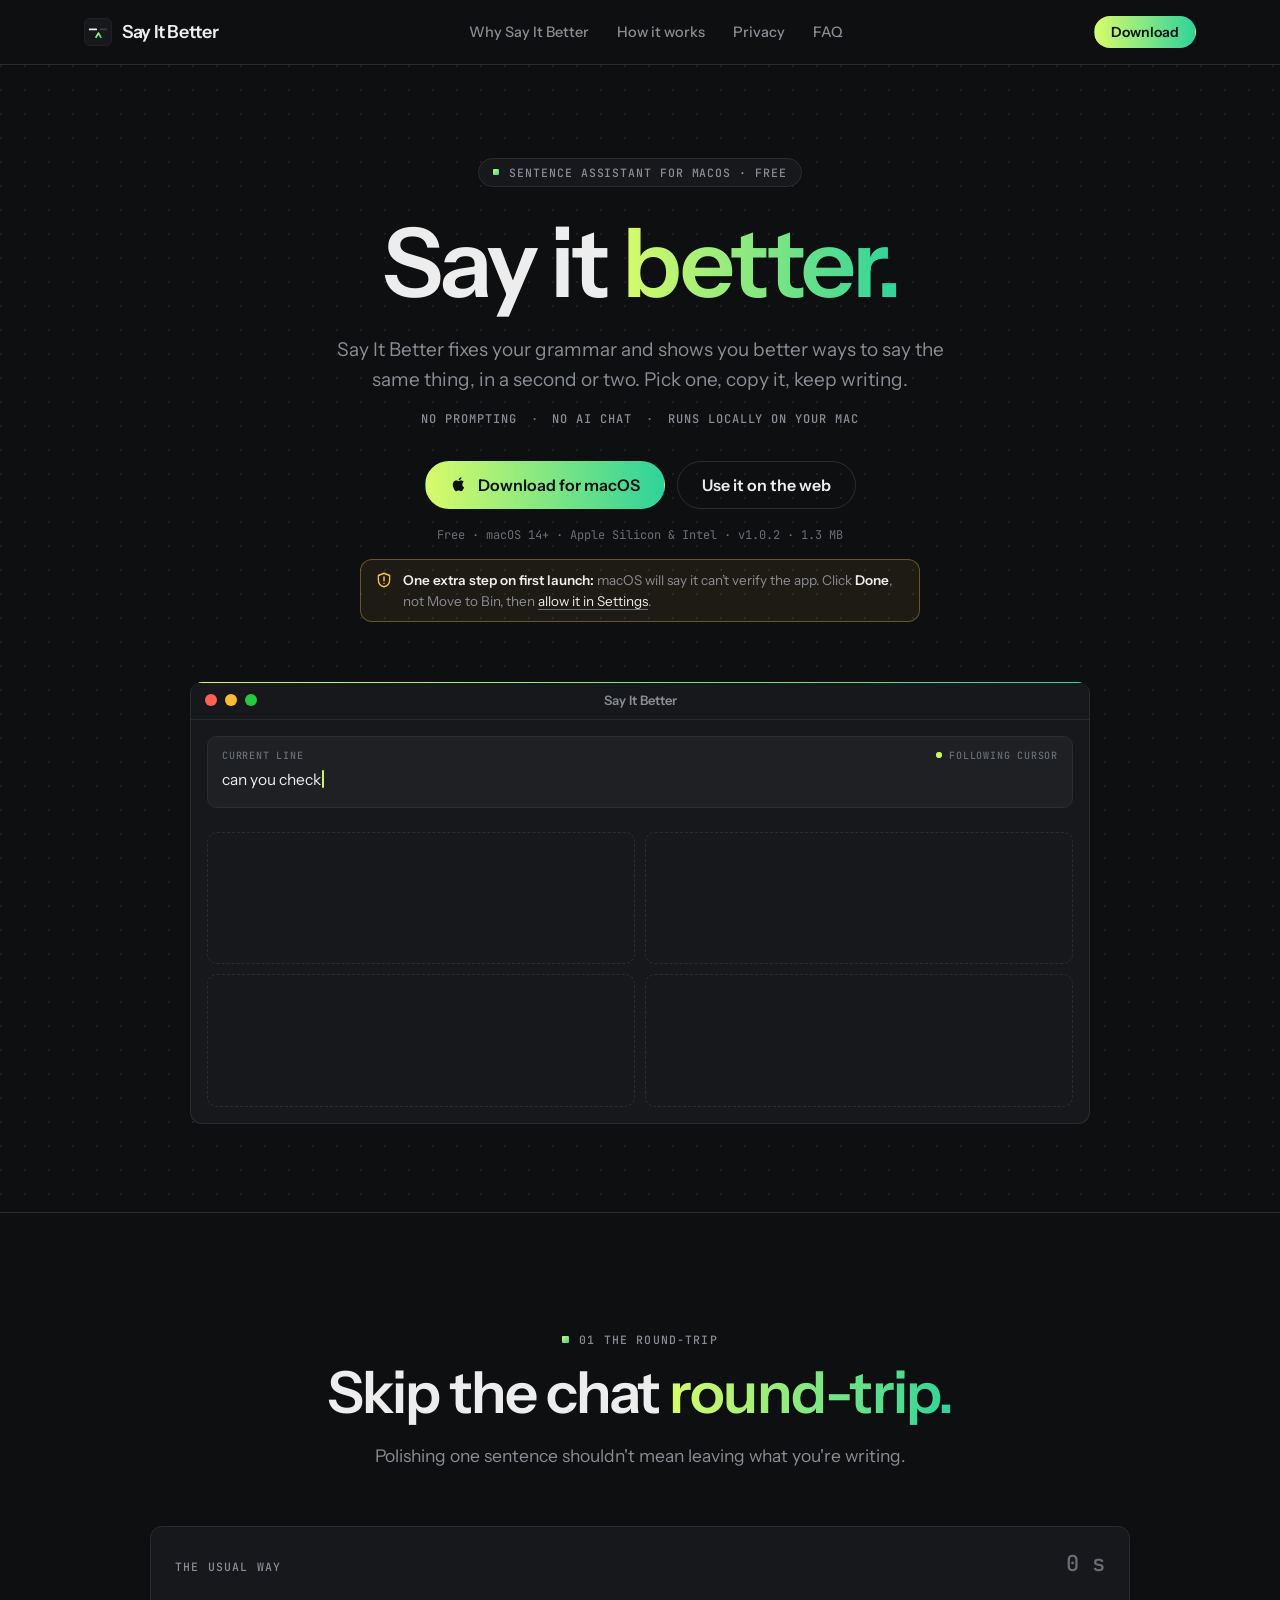
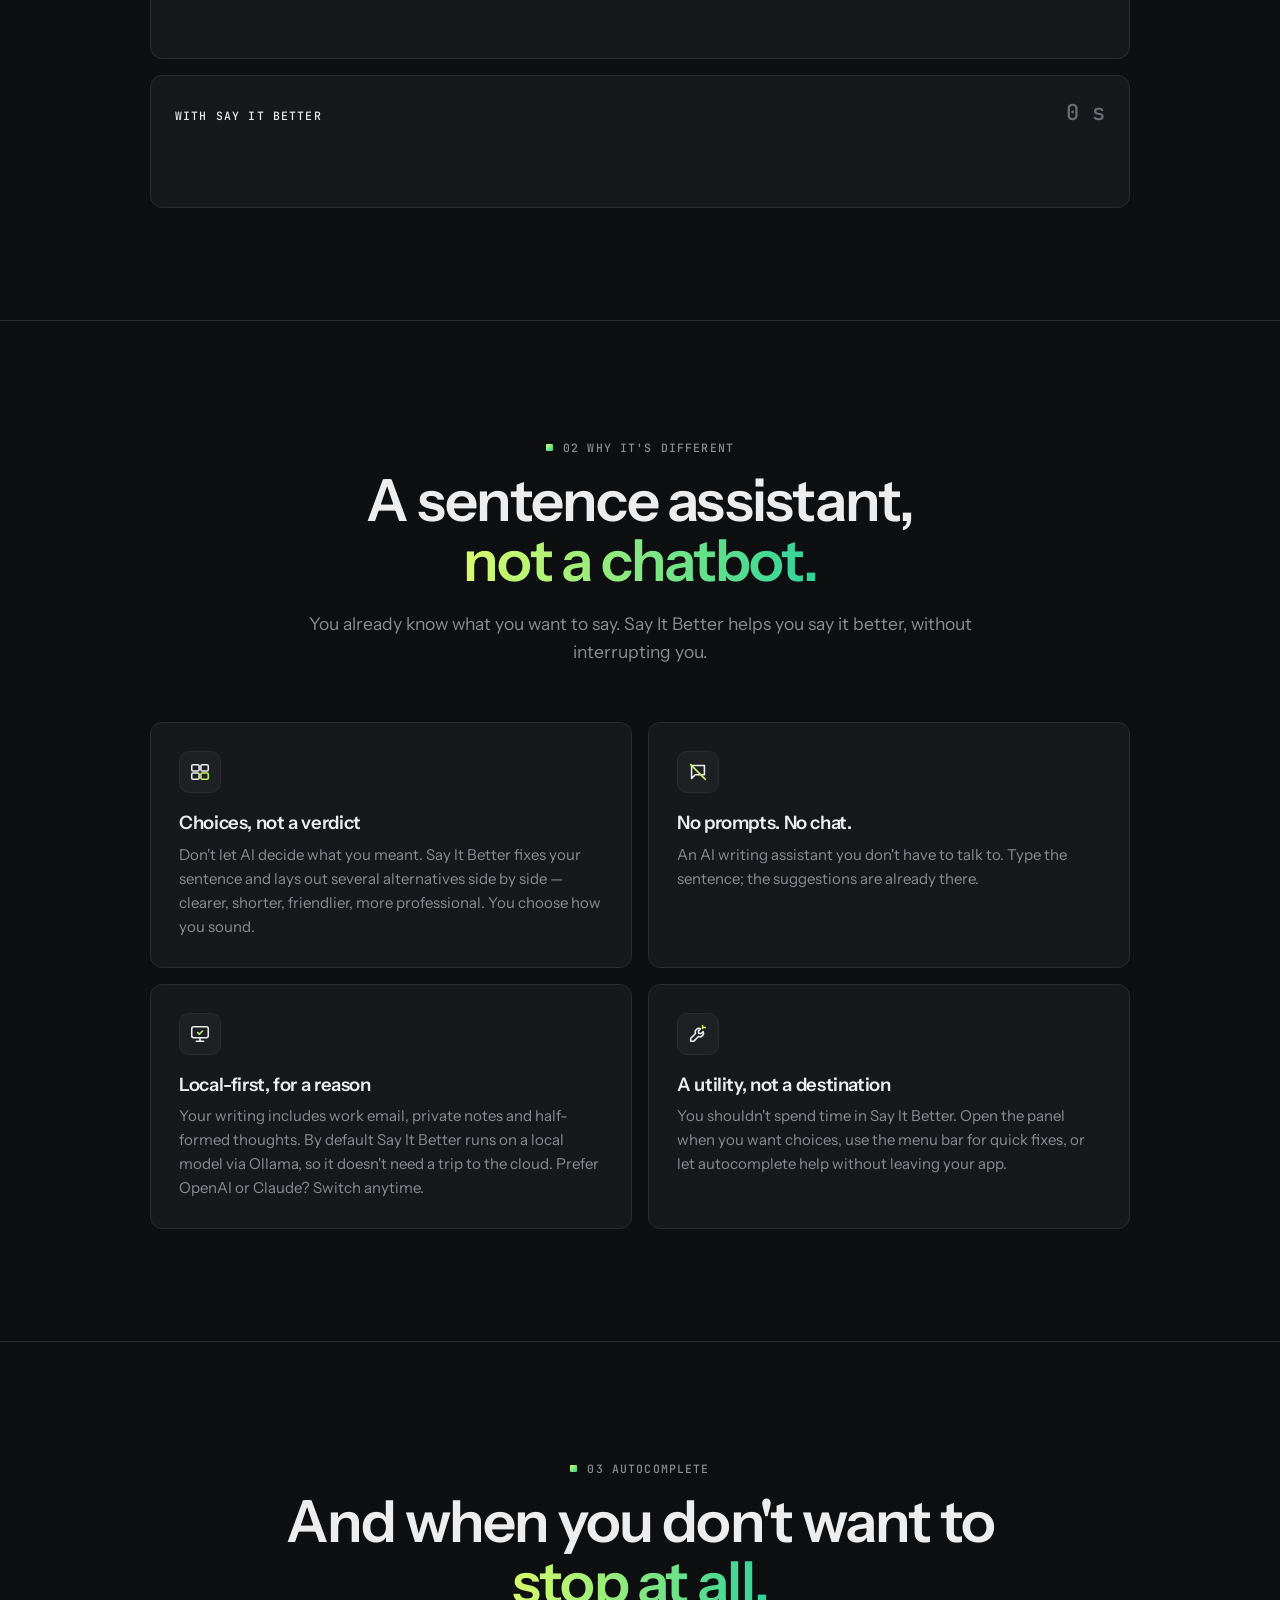
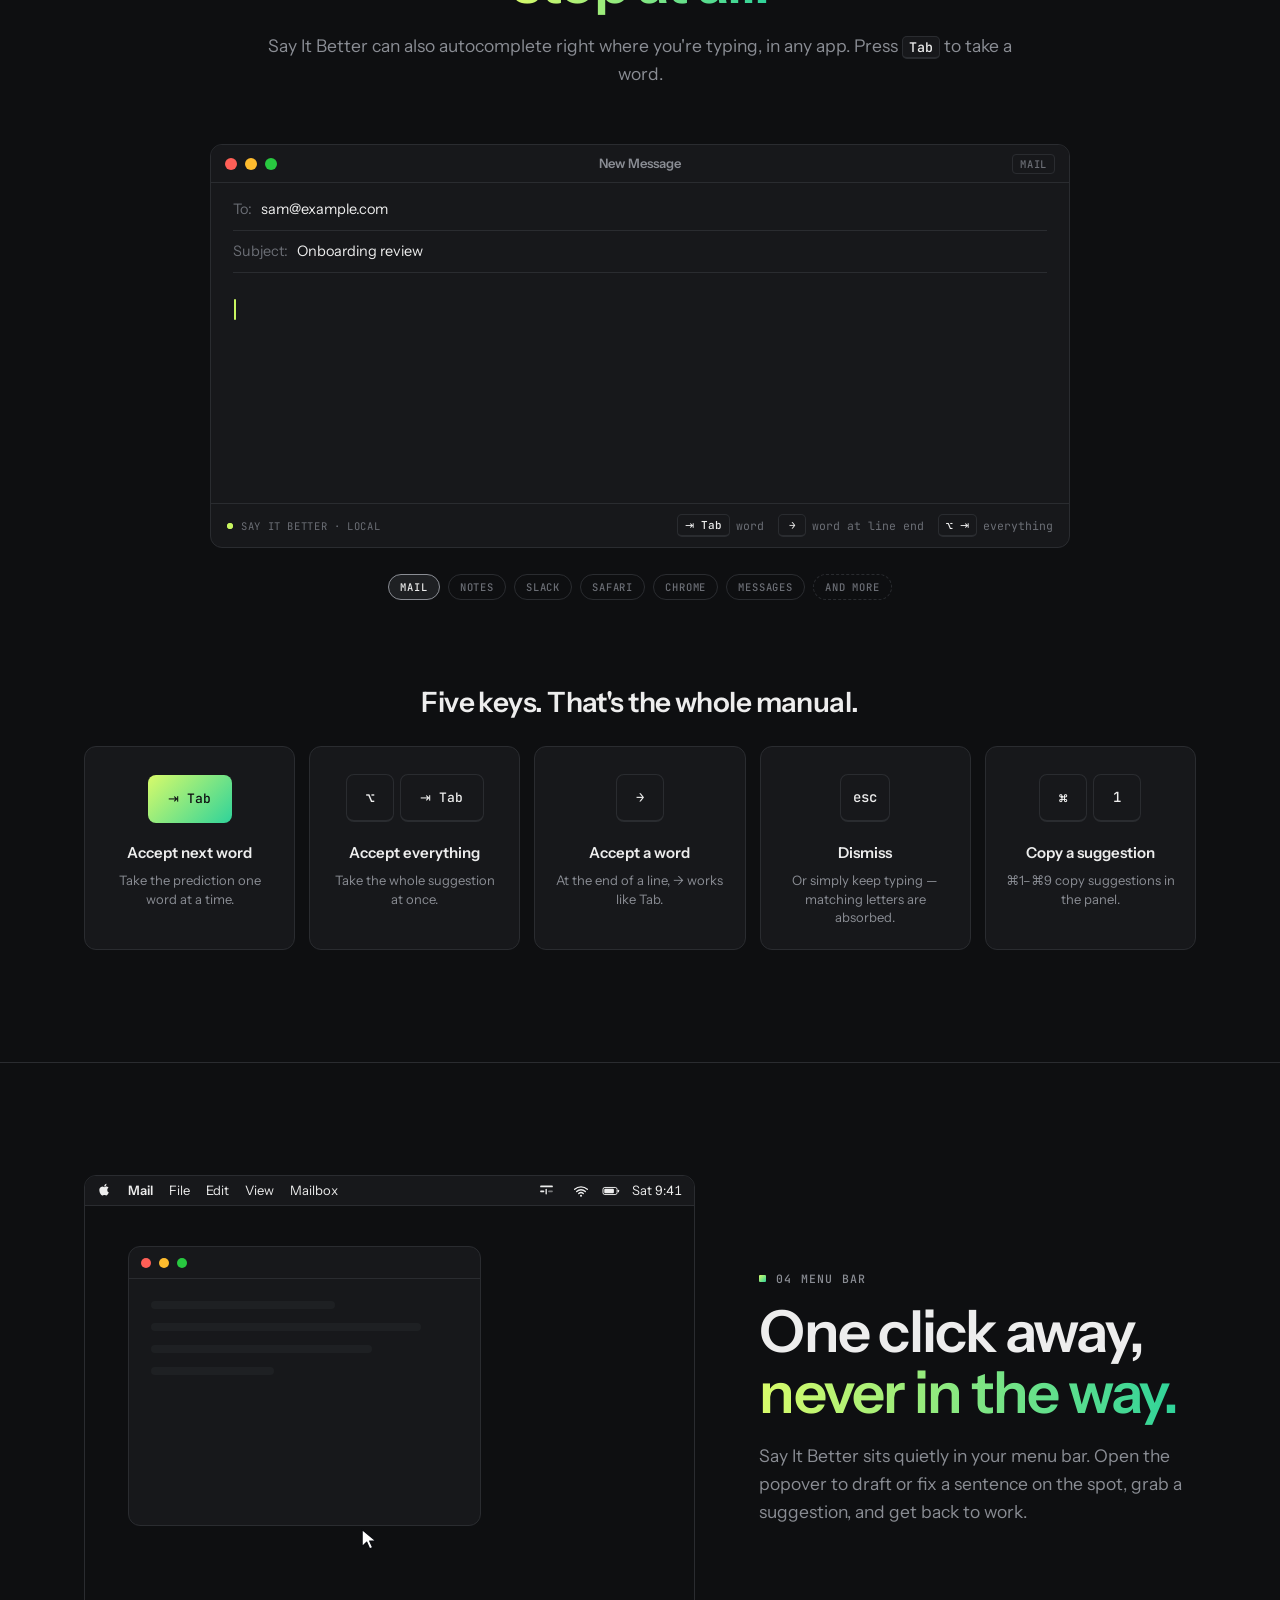
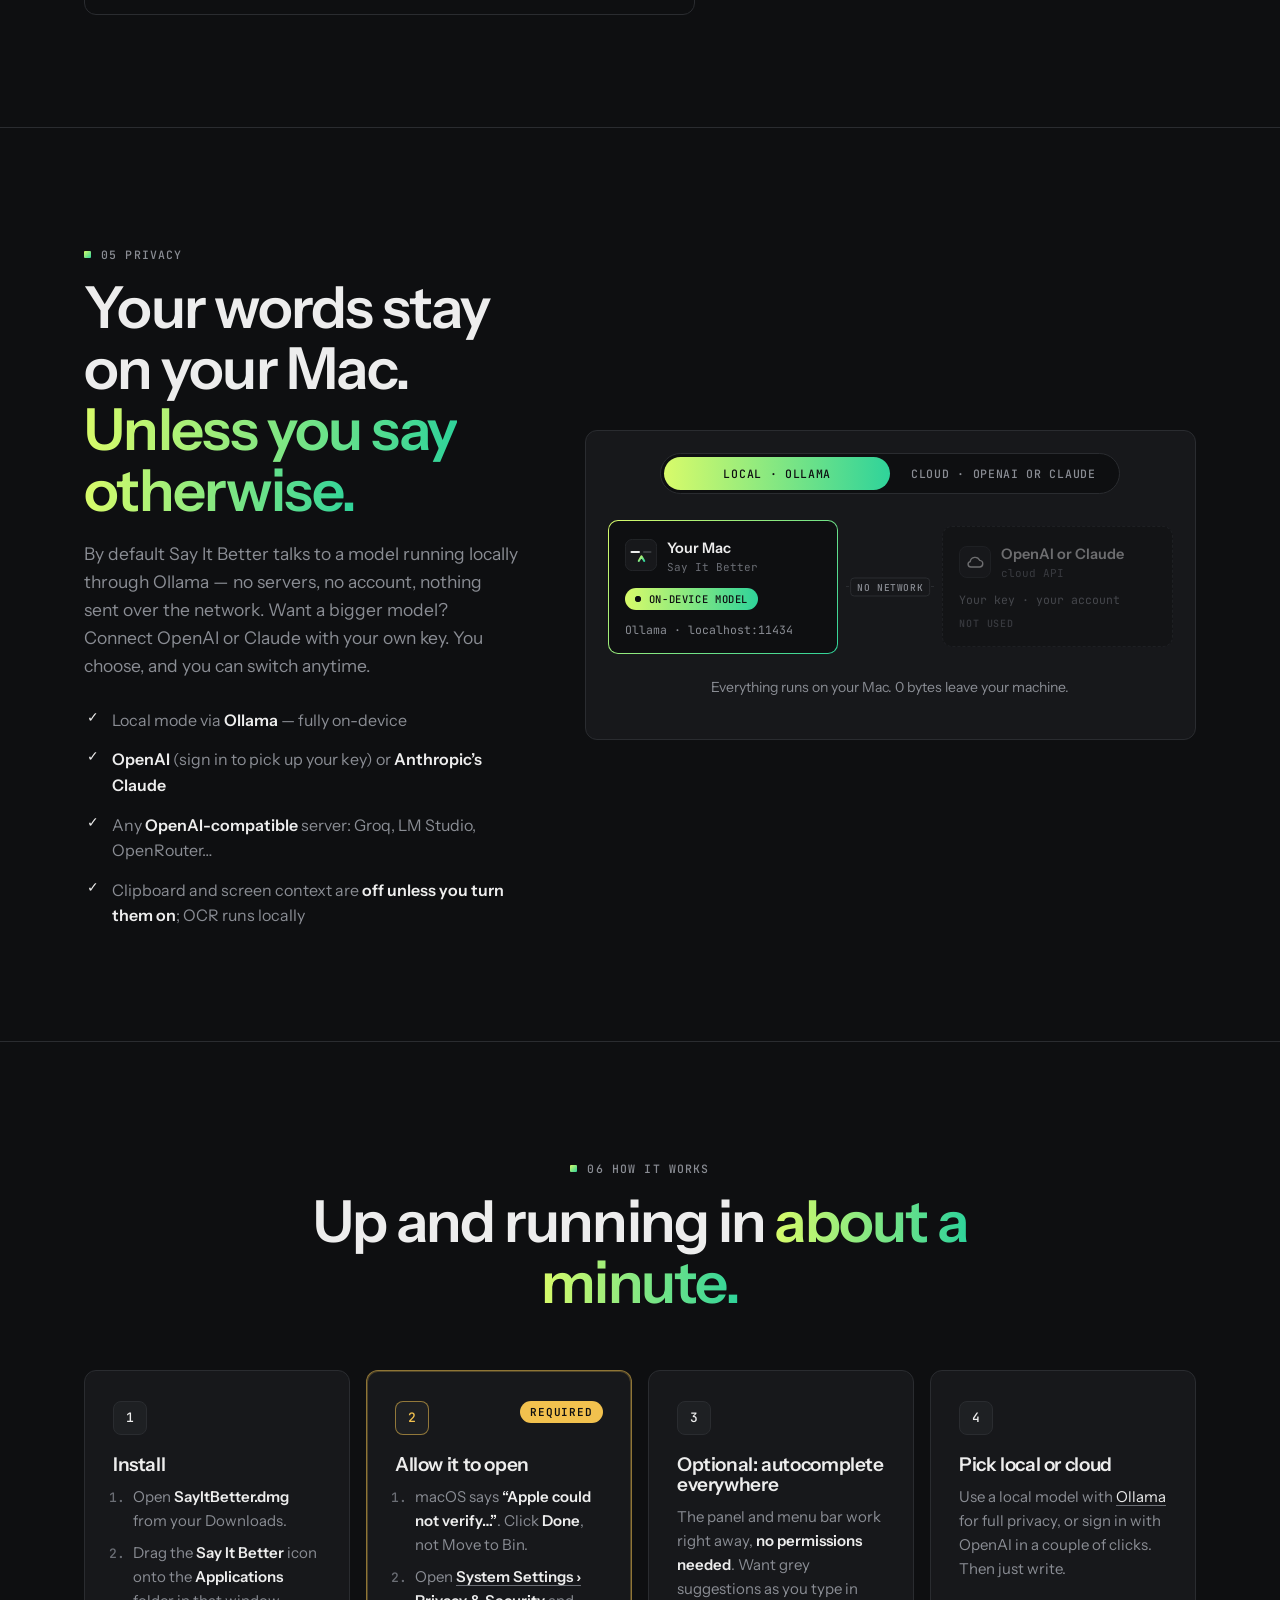
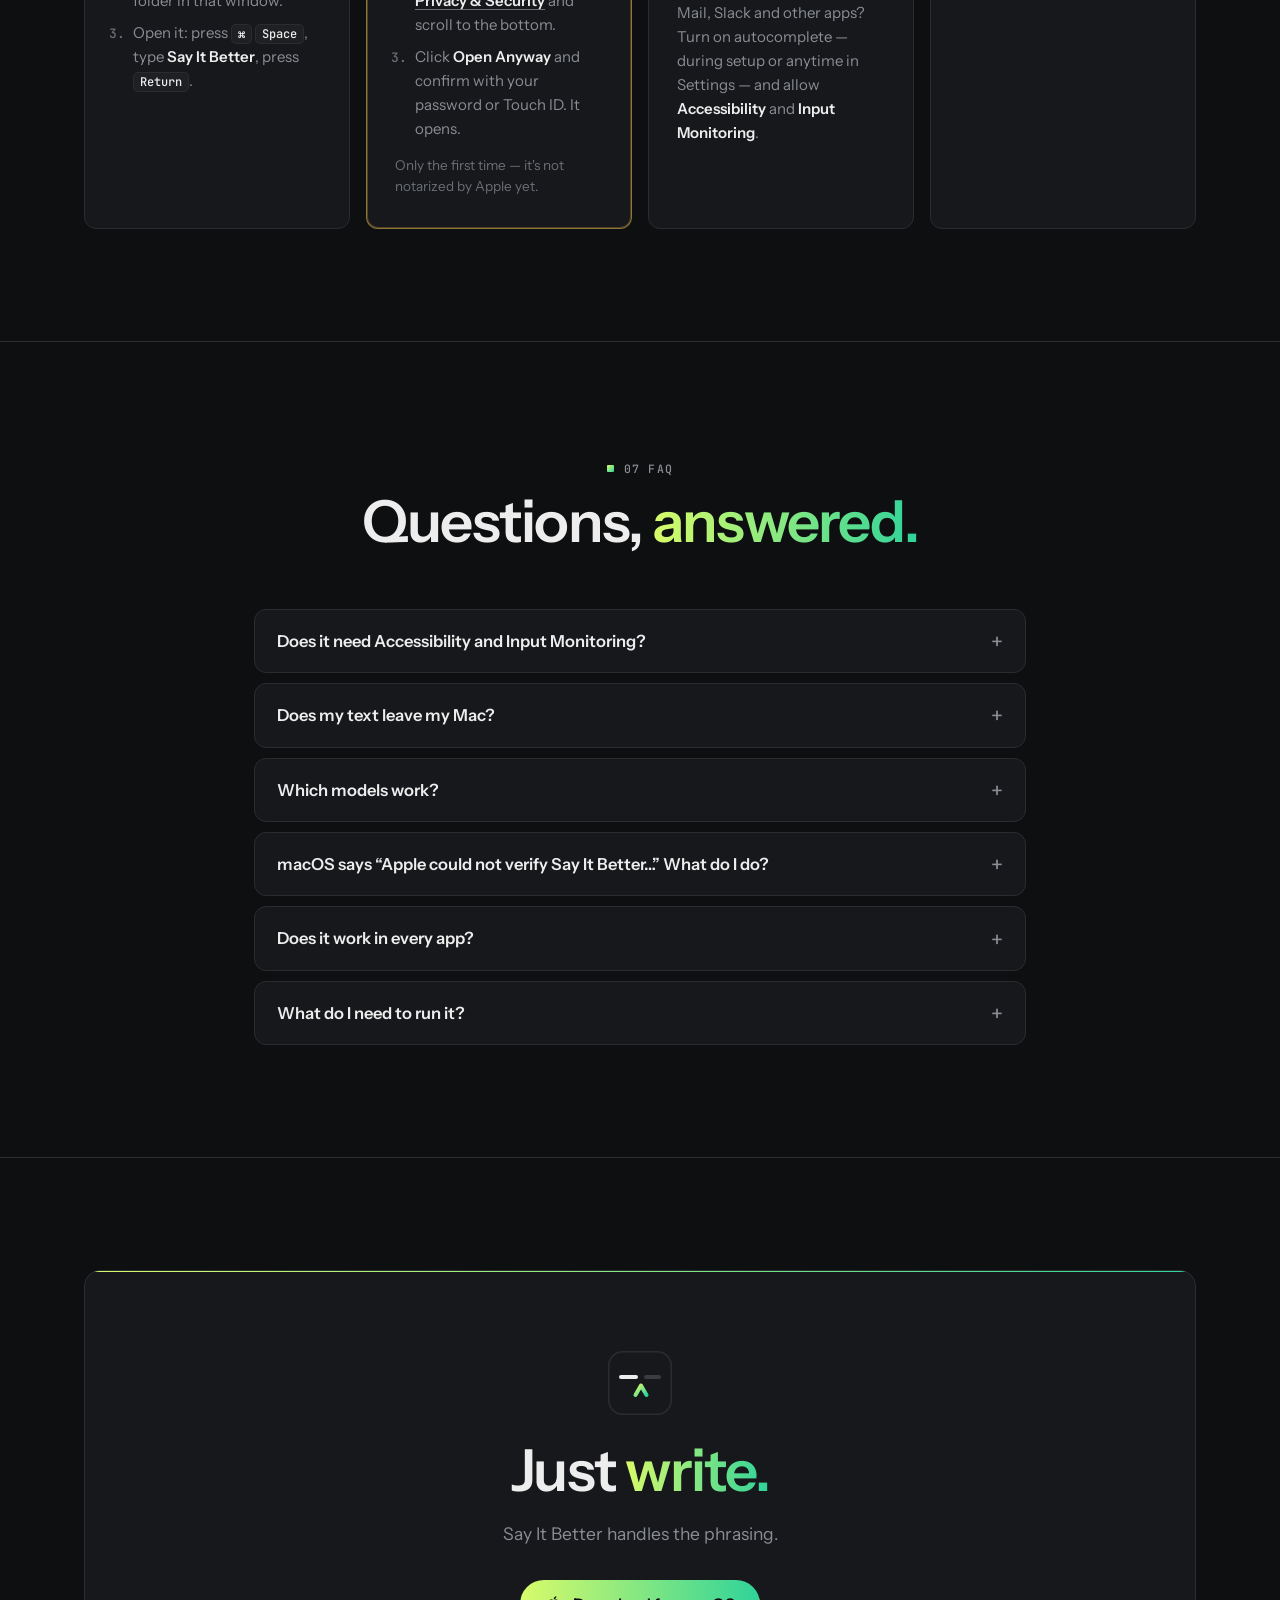
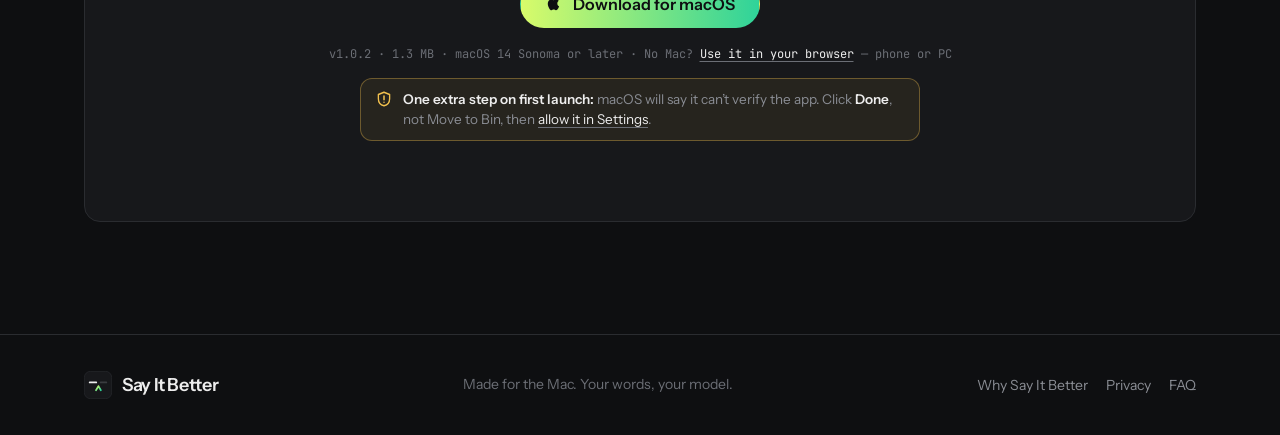
==== commit 6caa7ada: "Ship 1.0.2: autocomplete opt-in, clearer install steps - Install steps are one action each, the same" ====
--- a/index.html
+++ b/index.html
@@ -350,18 +350,27 @@
         <ol class="steps">
           <li class="card step">
             <span class="step-n">1</span>
-            <h3>Download &amp; drag to Applications</h3>
-            <p>Open the DMG and drop Say It Better into your Applications folder.</p>
+            <h3>Install</h3>
+            <ol class="mini-steps">
+              <li>Open <strong>SayItBetter.dmg</strong> from your Downloads.</li>
+              <li>Drag the <strong>Say It Better</strong> icon onto the <strong>Applications</strong> folder in that window.</li>
+              <li>Open it: press <kbd>⌘</kbd> <kbd>Space</kbd>, type <strong>Say It Better</strong>, press <kbd>Return</kbd>.</li>
+            </ol>
           </li>
           <li class="card step step-required" id="open-guide">
             <span class="step-n">2</span><span class="req-badge">Required</span>
             <h3>Allow it to open</h3>
-            <p>Say It Better isn't notarized by Apple yet, so the first launch shows <strong>“Apple could not verify…”</strong>. Click <strong>Done</strong> — not Move to Bin. Then open <a href="x-apple.systempreferences:com.apple.preference.security"><strong>System Settings › Privacy &amp; Security</strong></a>, scroll down and click <strong>Open Anyway</strong>. Only once.</p>
+            <ol class="mini-steps">
+              <li>macOS says <strong>“Apple could not verify…”</strong>. Click <strong>Done</strong>, not Move to Bin.</li>
+              <li>Open <a href="x-apple.systempreferences:com.apple.preference.security"><strong>System Settings › Privacy &amp; Security</strong></a> and scroll to the bottom.</li>
+              <li>Click <strong>Open Anyway</strong> and confirm with your password or Touch ID. It opens.</li>
+            </ol>
+            <p class="step-foot">Only the first time — it's not notarized by Apple yet.</p>
           </li>
           <li class="card step">
             <span class="step-n">3</span>
-            <h3>Grant two permissions</h3>
-            <p><strong>Accessibility</strong> lets Say It Better read the line you're writing and where your caret is. <strong>Input Monitoring</strong> lets it catch <kbd>Tab</kbd>. Screen Recording is optional — only for on-screen context.</p>
+            <h3>Optional: autocomplete everywhere</h3>
+            <p>The panel and menu bar work right away, <strong>no permissions needed</strong>. Want grey suggestions as you type in Mail, Slack and other apps? Turn on autocomplete — during setup or anytime in Settings — and allow <strong>Accessibility</strong> and <strong>Input Monitoring</strong>.</p>
           </li>
           <li class="card step">
             <span class="step-n">4</span>
@@ -381,8 +390,8 @@
         </header>
         <div class="faq">
           <details>
-            <summary>Why does it need Accessibility and Input Monitoring?</summary>
-            <p>To show a prediction at your caret, Say It Better has to know which text field is focused, what's in it, and where the caret is — macOS only exposes that through the Accessibility permission. Input Monitoring lets it notice <kbd>Tab</kbd>, <kbd>⌥ Tab</kbd> and <kbd>→</kbd> so it can accept a suggestion instead of inserting a tab. Both are required; Screen Recording is optional and only used if you enable on-screen context.</p>
+            <summary>Does it need Accessibility and Input Monitoring?</summary>
+            <p>Only if you turn on autocomplete — the panel and menu bar need no permissions, and autocomplete is off until you switch it on. To show a prediction at your caret, Say It Better has to know which text field is focused, what's in it, and where the caret is — macOS only exposes that through the Accessibility permission. Input Monitoring lets it notice <kbd>Tab</kbd>, <kbd>⌥ Tab</kbd> and <kbd>→</kbd> so it can accept a suggestion instead of inserting a tab. Both are needed for autocomplete; Screen Recording is optional and only used if you enable on-screen context.</p>
           </details>
           <details>
             <summary>Does my text leave my Mac?</summary>
@@ -394,7 +403,7 @@
           </details>
           <details id="faq-open">
             <summary>macOS says “Apple could not verify Say It Better…” What do I do?</summary>
-            <p>That's expected: Say It Better isn't notarized by Apple yet, so macOS warns on first launch. Click <strong>Done</strong> (don't move it to the Bin), then open <strong>System Settings › Privacy &amp; Security</strong>, scroll down and click <strong>Open Anyway</strong>, and confirm with your password or Touch ID. You only need to do this once. On macOS 15 and later, right-click → Open no longer skips this.</p>
+            <p>That's expected: Say It Better isn't notarized by Apple yet. <strong>1.</strong> Click <strong>Done</strong> (not Move to Bin). <strong>2.</strong> Open <strong>System Settings › Privacy &amp; Security</strong> and scroll to the bottom. <strong>3.</strong> Click <strong>Open Anyway</strong> and confirm with your password or Touch ID. You only do this once. (On macOS 15 and later, right-click → Open no longer skips it.)</p>
           </details>
           <details>
             <summary>Does it work in every app?</summary>
@@ -445,12 +454,13 @@
     <form method="dialog" class="dl-guide-inner">
       <p class="kicker">Downloading · one more step</p>
       <h2 id="dl-guide-title">Before you open it</h2>
-      <p class="sub">macOS will warn that it can't verify Say It Better, because it isn't notarized by Apple yet. It's safe — here's how to open it. You only do this once.</p>
+      <p class="sub">Say It Better isn't notarized by Apple yet, so macOS shows a warning the first time. Follow these 4 steps — you only do this once.</p>
       <ol class="dl-steps">
-        <li><span class="step-n">1</span><div>Open <strong>SayItBetter.dmg</strong> and drag Say It Better into <strong>Applications</strong>, then open it.</div></li>
-        <li><span class="step-n">2</span><div>When macOS says <strong>“Apple could not verify…”</strong>, click <strong>Done</strong>.
+        <li><span class="step-n">1</span><div>Open <strong>SayItBetter.dmg</strong> from your Downloads and drag the <strong>Say It Better</strong> icon onto the <strong>Applications</strong> folder.</div></li>
+        <li><span class="step-n">2</span><div>Open it: press <kbd>⌘</kbd> <kbd>Space</kbd>, type <strong>Say It Better</strong>, press <kbd>Return</kbd>.</div></li>
+        <li><span class="step-n">3</span><div>macOS says <strong>“Apple could not verify…”</strong>. Click <strong>Done</strong>, not Move to Bin.
           <div class="mock-alert" aria-hidden="true"><span class="mock-btn">Move to Bin</span><span class="mock-btn mock-ok">Done</span></div></div></li>
-        <li><span class="step-n">3</span><div>Open <strong>System Settings › Privacy &amp; Security</strong>, scroll down, click <strong>Open Anyway</strong> and confirm.</div></li>
+        <li><span class="step-n">4</span><div>Open <strong>System Settings › Privacy &amp; Security</strong>, scroll to the bottom, click <strong>Open Anyway</strong> and confirm with your password or Touch ID. It opens — you're done.</div></li>
       </ol>
       <div class="dl-guide-actions">
         <a class="btn btn-ghost" href="x-apple.systempreferences:com.apple.preference.security">Open Privacy &amp; Security</a>
--- a/styles.css
+++ b/styles.css
@@ -360,6 +360,11 @@
 .step h3 { font-size: 19px; margin: 20px 0 10px; }
 .step p { color: var(--muted); font-size: 15px; }
 .step p strong { color: var(--text); font-weight: 600; }
+.mini-steps { margin: 0; padding-left: 20px; display: grid; gap: 8px; color: var(--muted); font-size: 15px; }
+.mini-steps li::marker { color: var(--dim); font: 500 13px var(--mono); }
+.mini-steps strong { color: var(--text); font-weight: 600; }
+.step-foot { margin: 14px 0 0; font-size: 13.5px !important; color: var(--dim) !important; }
+.dl-steps kbd, .mini-steps kbd { font: 500 12px var(--mono); padding: 1px 6px; border-radius: 5px; border: 1px solid var(--border); background: var(--surface-2); color: var(--text); }
 .step-required { scroll-margin-top: 96px; border-color: rgba(242, 193, 78, .55); box-shadow: 0 0 0 1px rgba(242, 193, 78, .25) inset; }
 .step-required .step-n { color: var(--warn); border-color: rgba(242, 193, 78, .55); }
 .req-badge {
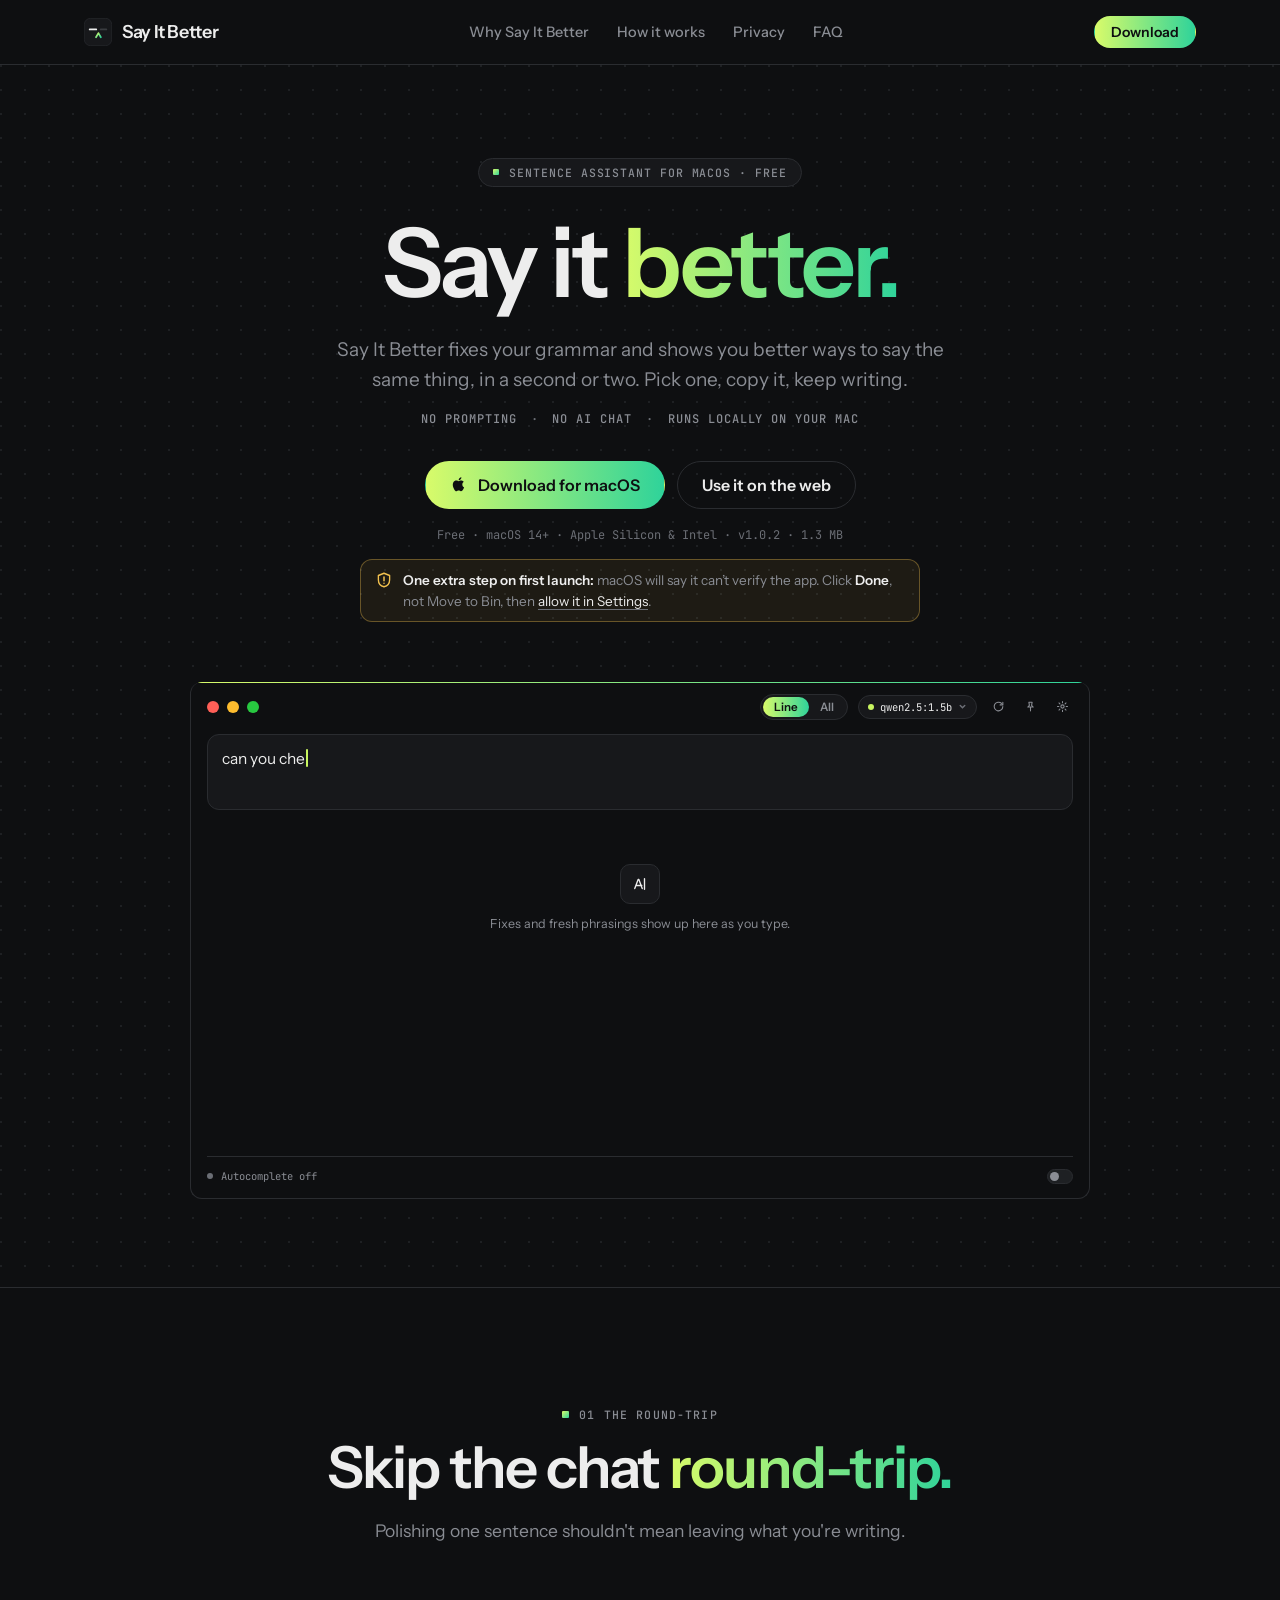
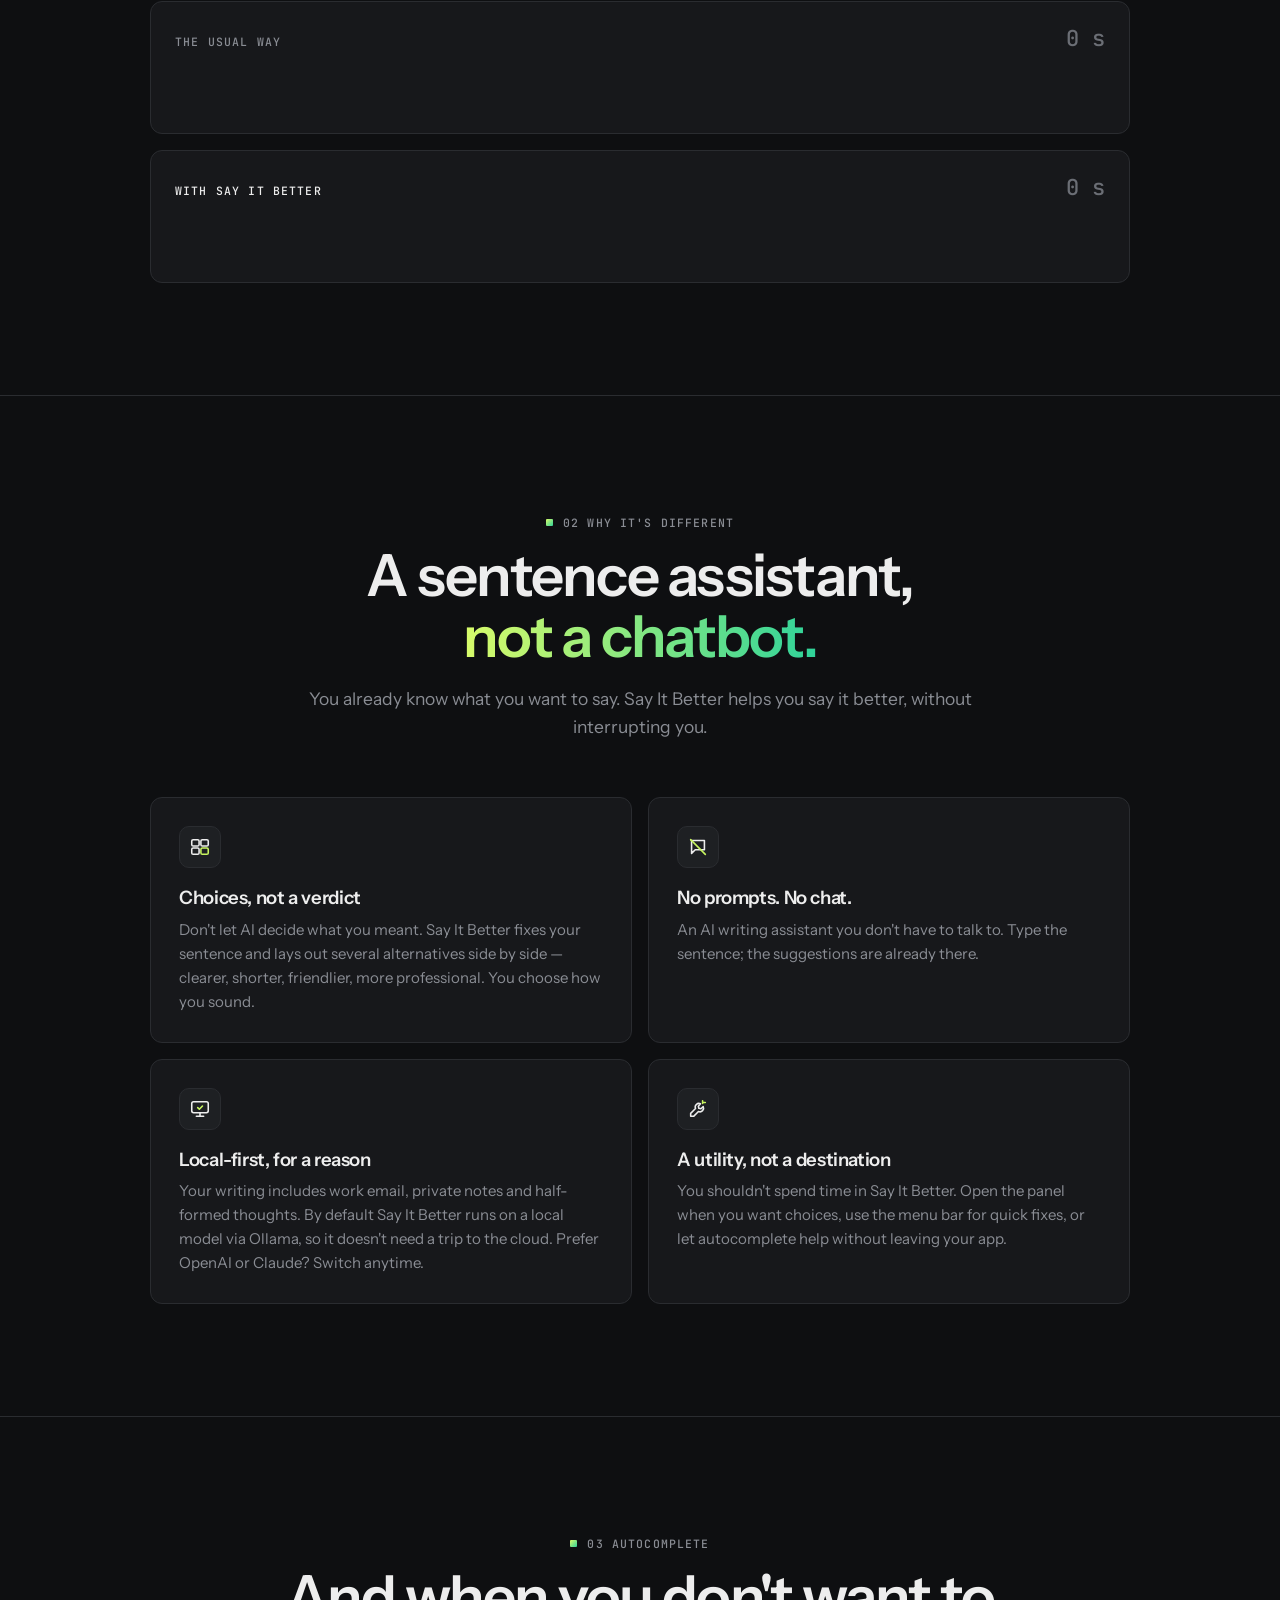
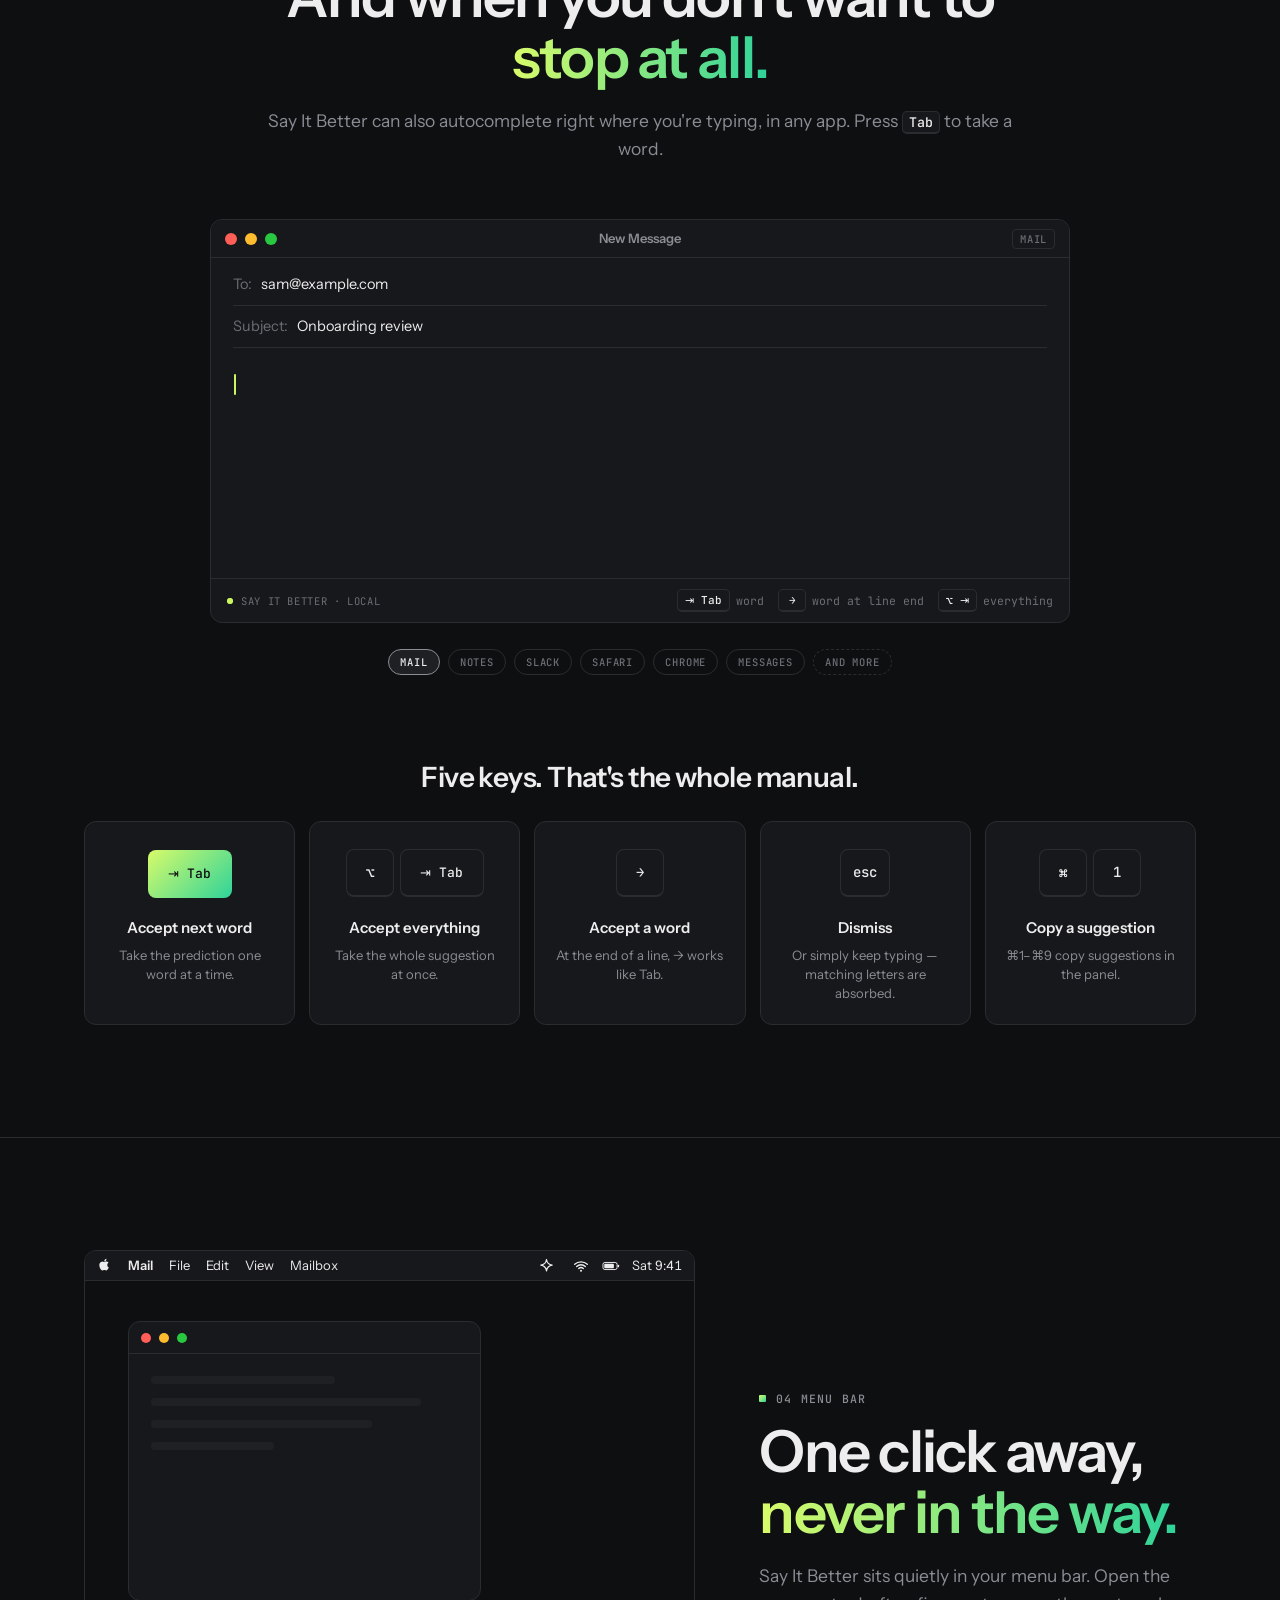
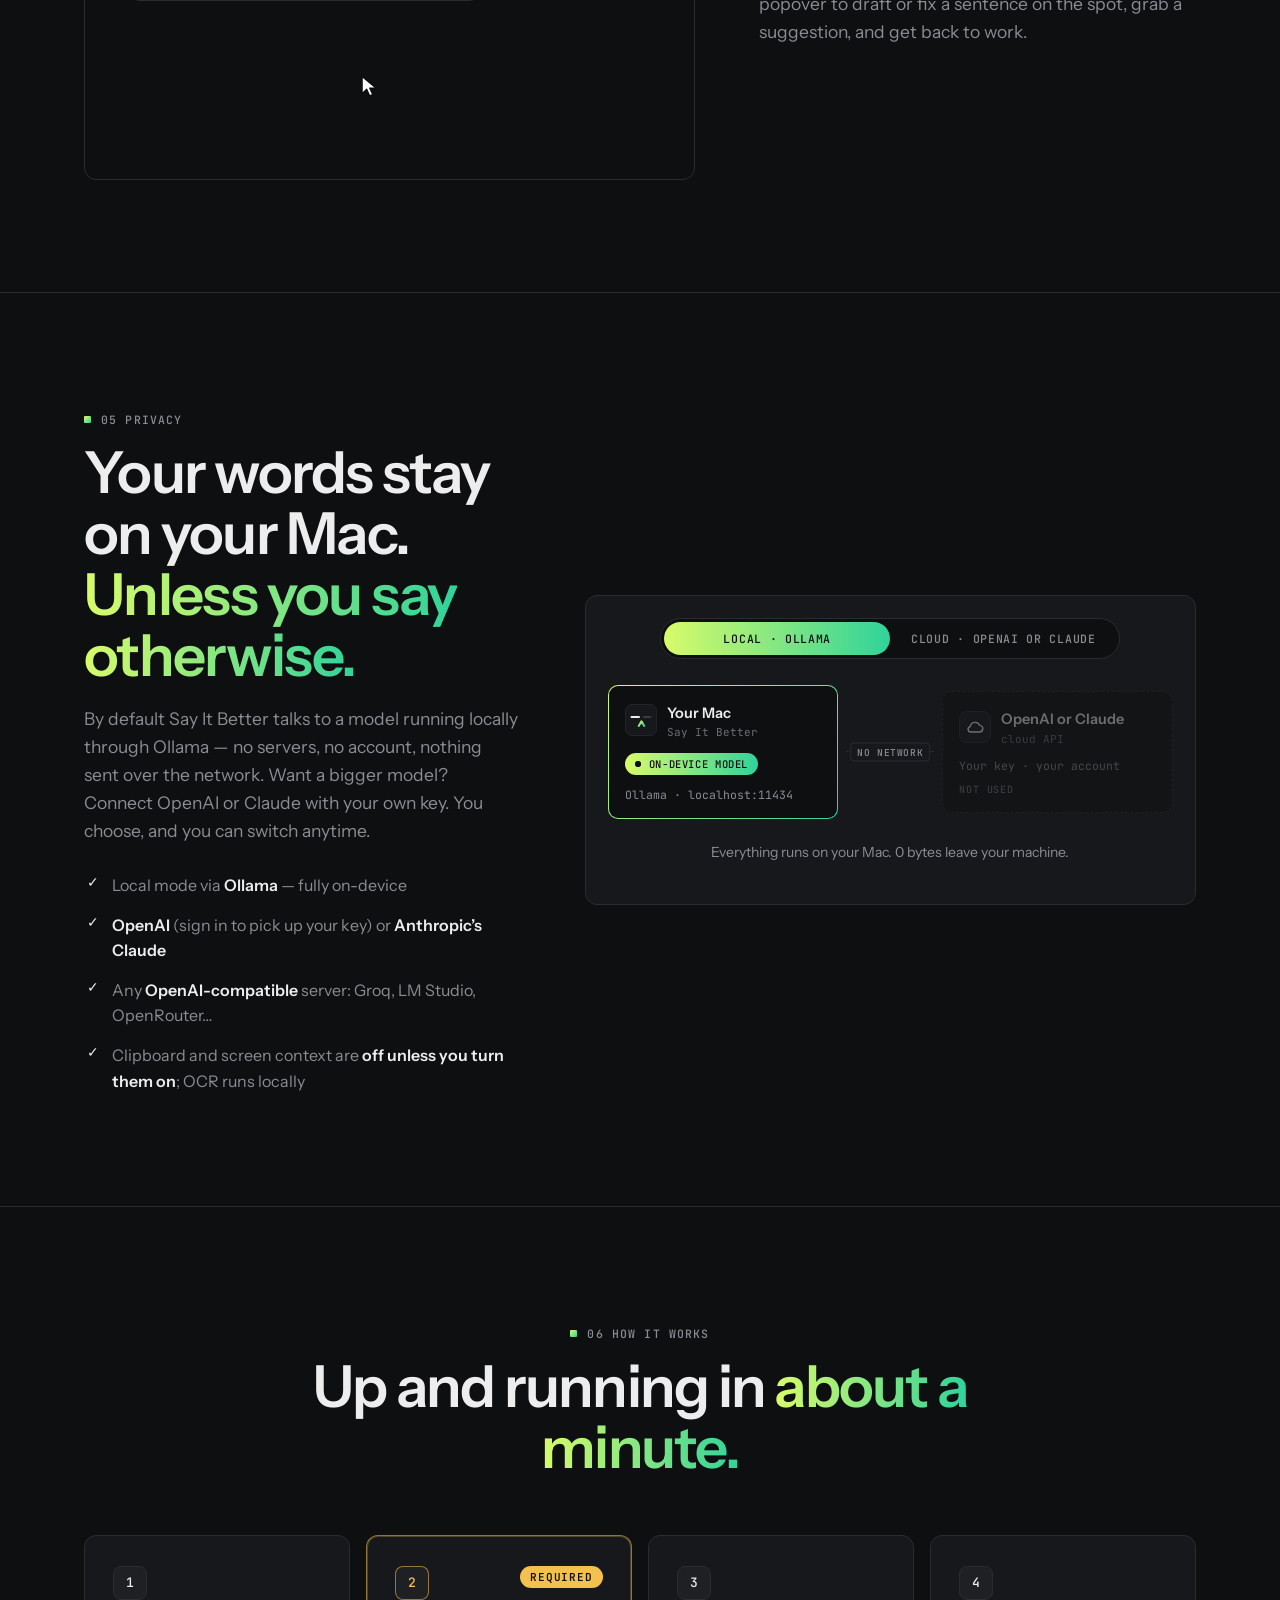
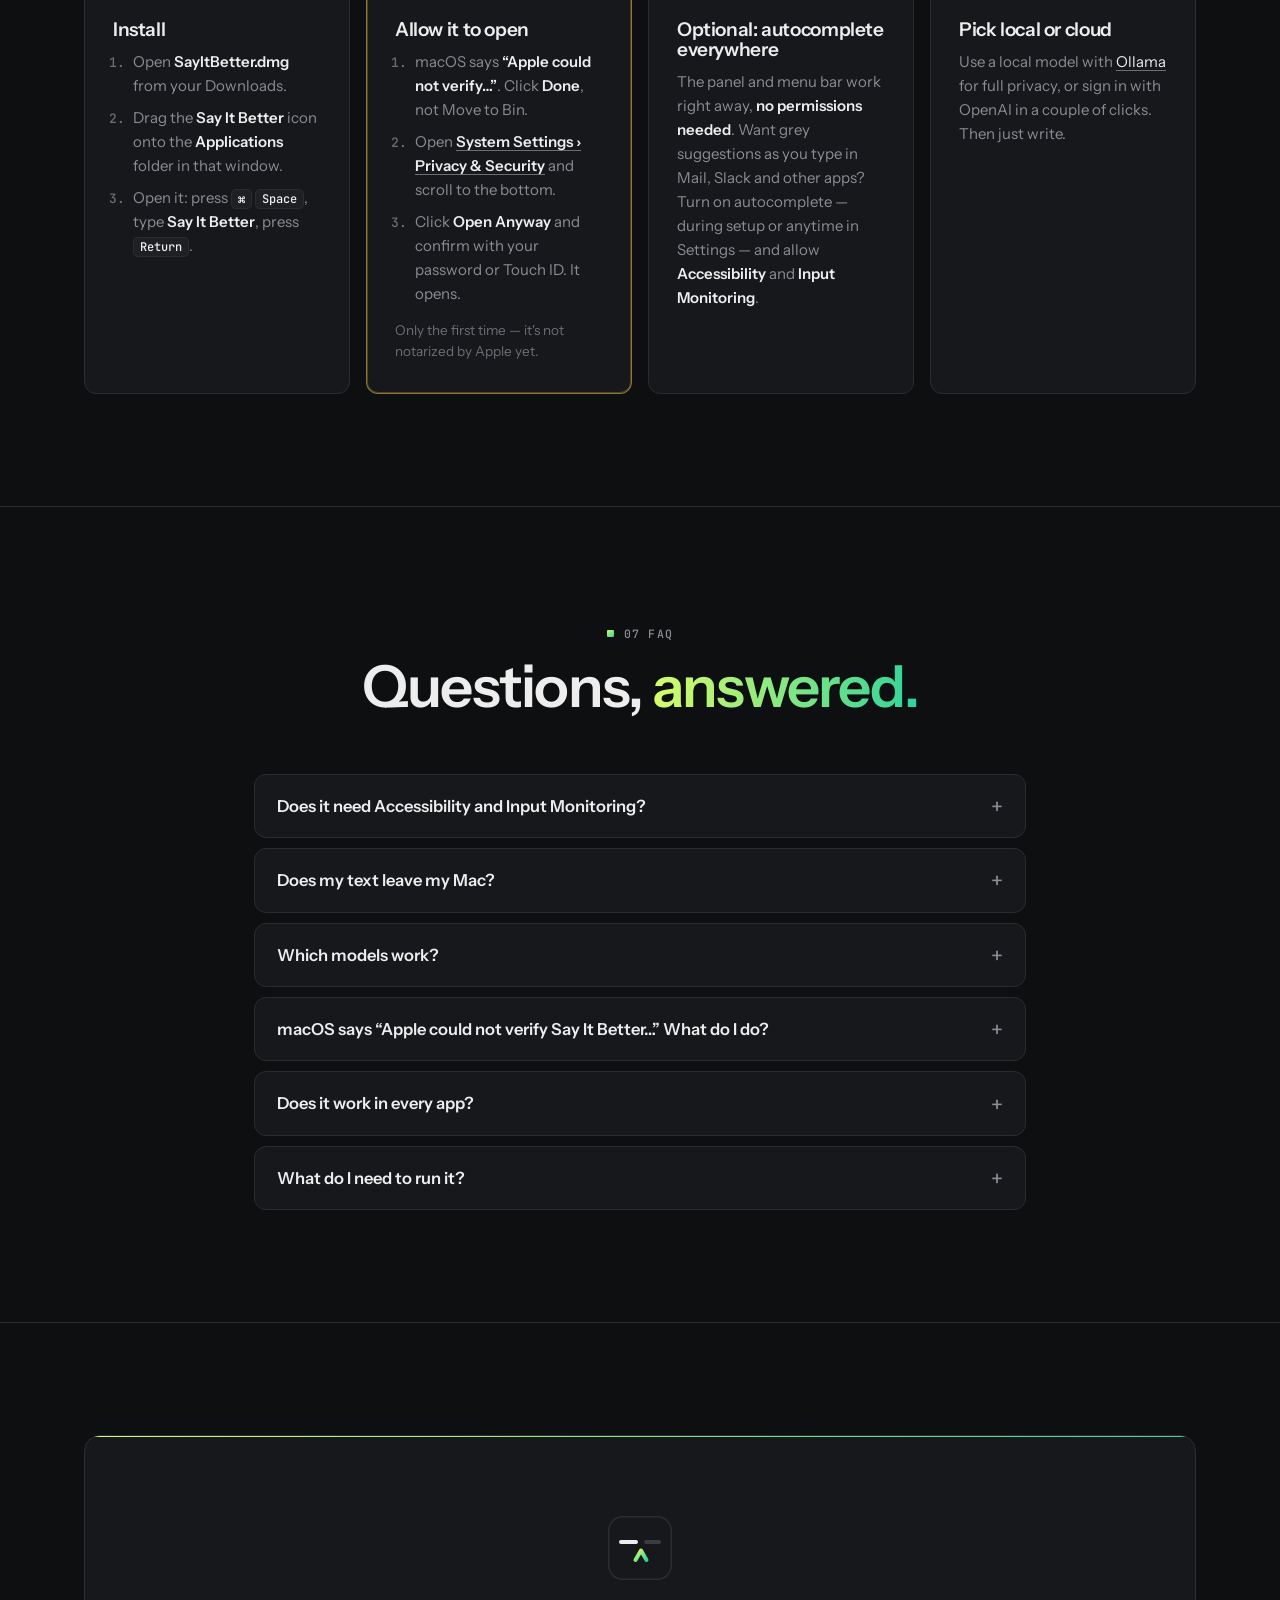
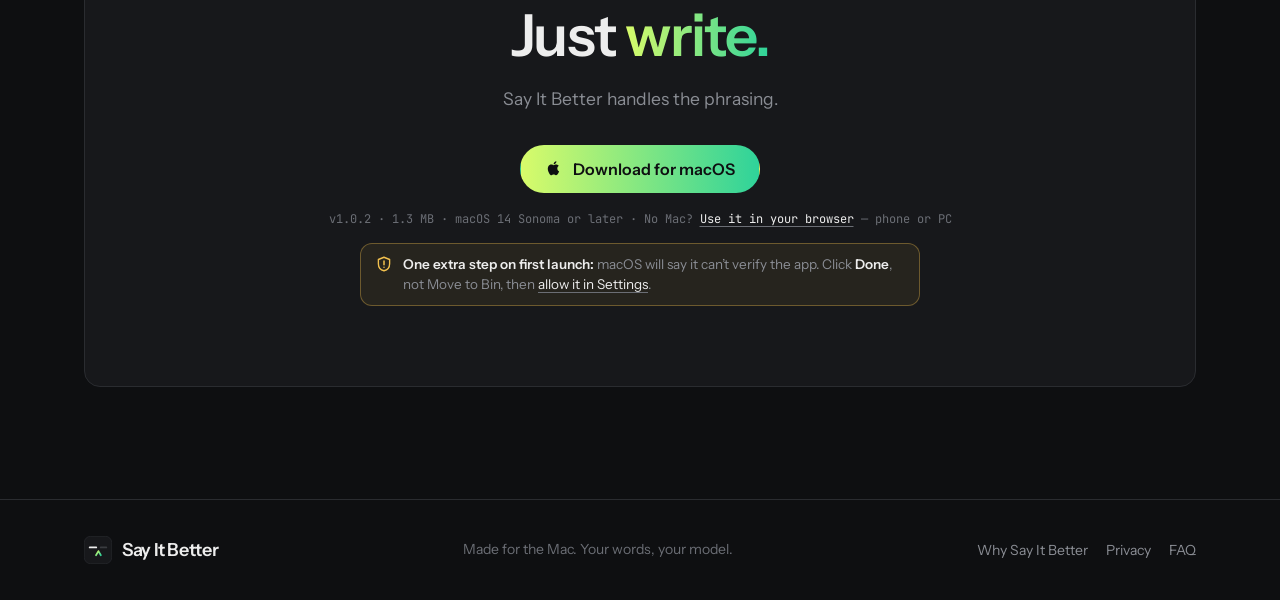
==== commit 0e54b2c0: "Match the homepage demos to the real app - Hero panel: header (Line/All, model, tools), editor, one " ====
--- a/index.html
+++ b/index.html
@@ -96,52 +96,42 @@
 
         <!-- Hero demo: the panel -->
         <div class="stage hero-stage">
-          <div class="window rw-window hero-window demo" id="demo-rewrite" role="img" aria-label="Animated demo: the sentence “can you check once why access is not coming” is typed. The Say It Better panel shows a corrected version with the changes highlighted and three alternative phrasings. A pointer clicks copy on one of them and a Copied confirmation appears.">
-            <div class="titlebar">
+          <div class="window ap-window hero-window demo" id="demo-rewrite" role="img" aria-label="Animated demo of the Say It Better panel: the sentence “can you check once why access is not coming” is typed. A corrected version appears with the changed words highlighted, followed by a list of three alternative phrasings. A pointer copies one of them and a Copied confirmation appears.">
+            <div class="ap-head">
               <span class="lights"><i></i><i></i><i></i></span>
-              <span class="title">Say It Better</span>
-            </div>
-            <div class="rw-body">
-              <div class="rw-editor">
-                <div class="rw-editor-head"><span>Current line</span><span class="rw-follow"><span class="pulse-dot"></span> following cursor</span></div>
-                <p class="rw-line"><span data-rw-line></span><span class="caret"></span></p>
+              <span class="ap-tools">
+                <span class="ap-scope"><b class="on">Line</b><b>All</b></span>
+                <span class="ap-model"><i></i>qwen2.5:1.5b<svg viewBox="0 0 10 10" aria-hidden="true"><path d="M2.5 4 5 6.5 7.5 4" fill="none" stroke="currentColor" stroke-width="1.6" stroke-linecap="round"/></svg></span>
+                <span class="ap-icon ap-hide"><svg viewBox="0 0 24 24"><path d="M20 12a8 8 0 1 1-2.3-5.6M20 4v5h-5" fill="none" stroke="currentColor" stroke-width="2" stroke-linecap="round" stroke-linejoin="round"/></svg></span>
+                <span class="ap-icon ap-hide"><svg viewBox="0 0 24 24"><path d="M9 4h6l-1 6 3 3H7l3-3-1-6ZM12 13v7" fill="none" stroke="currentColor" stroke-width="2" stroke-linecap="round" stroke-linejoin="round"/></svg></span>
+                <span class="ap-icon"><svg viewBox="0 0 24 24"><circle cx="12" cy="12" r="3" fill="none" stroke="currentColor" stroke-width="2"/><path d="M12 2.8v2.4M12 18.8v2.4M2.8 12h2.4M18.8 12h2.4M5.5 5.5l1.7 1.7M16.8 16.8l1.7 1.7M5.5 18.5l1.7-1.7M16.8 7.2l1.7-1.7" stroke="currentColor" stroke-width="2" stroke-linecap="round"/></svg></span>
+              </span>
+            </div>
+            <div class="ap-body">
+              <div class="ap-editor"><p class="rw-line"><span data-rw-line></span><span class="caret"></span></p></div>
+              <div class="ap-results">
+                <div class="ap-empty" data-rw-status>
+                  <span class="ap-tile"><svg viewBox="0 0 24 24"><path d="M5 18 9.5 6h1L15 18M6.6 14h7.8M18 5v14" fill="none" stroke="currentColor" stroke-width="1.8" stroke-linecap="round" stroke-linejoin="round"/></svg></span>
+                  <span data-rw-status-text>Fixes and fresh phrasings show up here as you type.</span>
+                </div>
+                <div class="ap-out" data-rw-out>
+                  <div class="ap-corrected" data-rw-step>
+                    <div class="ap-row-head"><span class="ap-kicker">Corrected</span><kbd class="ap-key">⌘1</kbd></div>
+                    <p><em>Can</em> you check why <em>the</em> access <em>isn’t</em> coming <em>through?</em></p>
+                    <div class="ap-btns"><span class="ap-btn ap-btn-primary"><svg><use href="#copy"/></svg>Copy</span><span class="ap-btn"><svg viewBox="0 0 24 24"><path d="M20 5v7a3 3 0 0 1-3 3H5m0 0 4-4m-4 4 4 4" fill="none" stroke="currentColor" stroke-width="2" stroke-linecap="round" stroke-linejoin="round"/></svg>Replace</span></div>
+                  </div>
+                  <div class="ap-alts" data-rw-step>
+                    <span class="ap-kicker">Alternatives</span>
+                    <ol class="ap-list">
+                      <li data-rw-row><span class="ap-n">2</span><span class="ap-t">Could you check why access hasn’t been granted?</span><span class="ap-copy" data-rw-target><svg><use href="#copy"/></svg><svg class="ok"><use href="#check"/></svg></span></li>
+                      <li data-rw-row><span class="ap-n">3</span><span class="ap-t">Can you please check why the user isn’t getting access?</span><span class="ap-copy"><svg><use href="#copy"/></svg><svg class="ok"><use href="#check"/></svg></span></li>
+                      <li data-rw-row><span class="ap-n">4</span><span class="ap-t">Could you look into why access isn’t working?</span><span class="ap-copy"><svg><use href="#copy"/></svg><svg class="ok"><use href="#check"/></svg></span></li>
+                    </ol>
+                  </div>
+                </div>
               </div>
-              <div class="rw-status" data-rw-status><span class="spinner"></span> Finding better ways to say it…</div>
-              <ol class="rw-cards">
-                <li class="rw-card is-corrected">
-                  <div class="rw-card-main">
-                    <span class="rw-tag">Corrected</span>
-                    <p><mark>Can</mark> you check why <mark>the</mark> access <mark>isn't</mark> coming <mark>through?</mark></p>
-                    <span class="rw-replace">Replace in editor</span>
-                  </div>
-                  <div class="rw-card-side"><kbd>⌘1</kbd><span class="rw-copy"><svg><use href="#copy"/></svg><svg class="ok"><use href="#check"/></svg></span></div>
-                </li>
-                <li class="rw-card">
-                  <div class="rw-card-main">
-                    <span class="rw-tag">Alternative</span>
-                    <p>Could you check why access hasn't been granted?</p>
-                    <span class="rw-replace">Replace in editor</span>
-                  </div>
-                  <div class="rw-card-side"><kbd>⌘2</kbd><span class="rw-copy" data-rw-target><svg><use href="#copy"/></svg><svg class="ok"><use href="#check"/></svg></span></div>
-                </li>
-                <li class="rw-card">
-                  <div class="rw-card-main">
-                    <span class="rw-tag">Alternative</span>
-                    <p>Can you please check why the user isn't getting access?</p>
-                    <span class="rw-replace">Replace in editor</span>
-                  </div>
-                  <div class="rw-card-side"><kbd>⌘3</kbd><span class="rw-copy"><svg><use href="#copy"/></svg><svg class="ok"><use href="#check"/></svg></span></div>
-                </li>
-                <li class="rw-card">
-                  <div class="rw-card-main">
-                    <span class="rw-tag">Alternative</span>
-                    <p>Could you verify why the access is missing?</p>
-                    <span class="rw-replace">Replace in editor</span>
-                  </div>
-                  <div class="rw-card-side"><kbd>⌘4</kbd><span class="rw-copy"><svg><use href="#copy"/></svg><svg class="ok"><use href="#check"/></svg></span></div>
-                </li>
-              </ol>
-            </div>
+            </div>
+            <div class="ap-status"><i></i><span>Autocomplete off</span><span class="ap-switch"></span></div>
             <div class="toast" data-rw-toast><svg><use href="#check"/></svg> Copied</div>
             <svg class="fake-cursor" data-cursor><use href="#cursor"/></svg>
           </div>
@@ -279,20 +269,45 @@
             <div class="menubar">
               <span class="mb-left"><svg class="mb-apple" viewBox="0 0 24 24"><use href="#apple-dl"/></svg><b>Mail</b><span>File</span><span>Edit</span><span class="mb-hide">View</span><span class="mb-hide">Mailbox</span></span>
               <span class="mb-right">
-                <span class="mb-icon" data-mb-icon><svg><use href="#glyph"/></svg></span>
+                <span class="mb-icon" data-mb-icon><svg viewBox="0 0 24 24"><path d="M12 3.5c.7 4.6 3.4 7.3 8 8-4.6.7-7.3 3.4-8 8-.7-4.6-3.4-7.3-8-8 4.6-.7 7.3-3.4 8-8Z" fill="none" stroke="currentColor" stroke-width="1.7" stroke-linejoin="round"/></svg></span>
                 <svg class="mb-sys" viewBox="0 0 24 24" aria-hidden="true"><path d="M2.5 9.5a14 14 0 0 1 19 0M5.5 12.7a9.5 9.5 0 0 1 13 0M8.6 15.8a5 5 0 0 1 6.8 0" fill="none" stroke="currentColor" stroke-width="2" stroke-linecap="round"/><circle cx="12" cy="19" r="1.5" fill="currentColor"/></svg>
                 <svg class="mb-sys mb-hide" viewBox="0 0 28 24" aria-hidden="true"><rect x="1.5" y="6.5" width="22" height="11" rx="3" fill="none" stroke="currentColor" stroke-width="1.5"/><rect x="3.5" y="8.5" width="15" height="7" rx="1.5" fill="currentColor"/><rect x="24.5" y="10" width="2" height="4" rx="1" fill="currentColor"/></svg>
                 <span class="mb-time">Sat 9:41</span>
               </span>
             </div>
             <div class="desk-window" aria-hidden="true"><div class="dw-bar"><span class="lights"><i></i><i></i><i></i></span></div><div class="dw-lines"><i></i><i></i><i></i><i></i></div></div>
-            <div class="popover" data-mb-pop>
-              <div class="pop-head"><svg class="pop-logo"><use href="#logo"/></svg> Say It Better <span class="pop-chip"><span class="pulse-dot"></span> Local</span></div>
-              <p class="pop-editor"><span data-mb-text></span><span class="caret"></span></p>
-              <div class="pop-sugs">
-                <div class="pop-sug" data-mb-sug><span class="rw-tag">Corrected</span><p><mark>Let's</mark> grab lunch <mark>tomorrow</mark> at 1? <mark>My</mark> treat.</p><kbd>⌘1</kbd></div>
-                <div class="pop-sug" data-mb-sug><span class="rw-tag">Alternative</span><p>Want to get lunch tomorrow at 1? It's on me.</p><kbd>⌘2</kbd></div>
+            <div class="popover ap-pop" data-mb-pop>
+              <div class="ap-head">
+                <span class="ap-brand"><svg><use href="#logo"/></svg>Say It Better</span>
+                <span class="ap-tools">
+                  <span class="ap-scope"><b class="on">Line</b><b>All</b></span>
+                  <span class="ap-model ap-hide"><i></i>qwen2.5:1.5b</span>
+                  <span class="ap-icon ap-hide"><svg viewBox="0 0 24 24"><path d="M20 12a8 8 0 1 1-2.3-5.6M20 4v5h-5" fill="none" stroke="currentColor" stroke-width="2" stroke-linecap="round" stroke-linejoin="round"/></svg></span>
+                  <span class="ap-icon"><svg viewBox="0 0 24 24"><circle cx="12" cy="12" r="3" fill="none" stroke="currentColor" stroke-width="2"/><path d="M12 2.8v2.4M12 18.8v2.4M2.8 12h2.4M18.8 12h2.4M5.5 5.5l1.7 1.7M16.8 16.8l1.7 1.7M5.5 18.5l1.7-1.7M16.8 7.2l1.7-1.7" stroke="currentColor" stroke-width="2" stroke-linecap="round"/></svg></span>
+                </span>
               </div>
+              <div class="ap-body">
+                <div class="ap-editor"><p class="rw-line"><span data-mb-text></span><span class="caret"></span></p></div>
+                <div class="ap-results">
+                  <div class="ap-empty" data-mb-empty><span>Fixes and fresh phrasings show up here as you type.</span></div>
+                  <div class="ap-out">
+                    <div class="ap-corrected" data-mb-sug>
+                      <div class="ap-row-head"><span class="ap-kicker">Corrected</span><kbd class="ap-key">⌘1</kbd></div>
+                      <p><em>Let’s</em> grab lunch <em>tomorrow</em> at 1? <em>My</em> treat.</p>
+                      <div class="ap-btns"><span class="ap-btn ap-btn-primary"><svg><use href="#copy"/></svg>Copy</span><span class="ap-btn"><svg viewBox="0 0 24 24"><path d="M20 5v7a3 3 0 0 1-3 3H5m0 0 4-4m-4 4 4 4" fill="none" stroke="currentColor" stroke-width="2" stroke-linecap="round" stroke-linejoin="round"/></svg>Replace</span></div>
+                    </div>
+                    <div class="ap-alts" data-mb-sug>
+                      <span class="ap-kicker">Alternatives</span>
+                      <ol class="ap-list">
+                        <li data-mb-sug><span class="ap-n">2</span><span class="ap-t">Want to grab lunch tomorrow at 1? It’s on me.</span><span class="ap-copy"><svg><use href="#copy"/></svg><svg class="ok"><use href="#check"/></svg></span></li>
+                        <li data-mb-sug><span class="ap-n">3</span><span class="ap-t">How about lunch tomorrow at 1? My treat.</span><span class="ap-copy"><svg><use href="#copy"/></svg><svg class="ok"><use href="#check"/></svg></span></li>
+                        <li data-mb-sug><span class="ap-n">4</span><span class="ap-t">Lunch tomorrow at 1? I’m buying.</span><span class="ap-copy"><svg><use href="#copy"/></svg><svg class="ok"><use href="#check"/></svg></span></li>
+                      </ol>
+                    </div>
+                  </div>
+                </div>
+              </div>
+              <div class="ap-status"><i></i><span>Autocomplete off</span><span class="ap-switch"></span></div>
             </div>
             <svg class="fake-cursor" data-cursor><use href="#cursor"/></svg>
           </div>
--- a/styles.css
+++ b/styles.css
@@ -123,7 +123,6 @@
 /* ---------- Stage & windows ---------- */
 .stage { position: relative; min-width: 0; }
 .hero-stage { max-width: 900px; margin: 60px auto 0; text-align: left; }
-.hero-stage .rw-cards { grid-template-columns: 1fr 1fr; }
 .auto-stage { max-width: 860px; margin: 0 auto; }
 .shortcuts { margin-top: 88px; }
 .shortcuts-title { text-align: center; font-size: clamp(22px, 2.6vw, 28px); letter-spacing: -.02em; margin-bottom: 28px; }
@@ -218,7 +217,7 @@
 .features { display: grid; grid-template-columns: repeat(3, 1fr); gap: 16px; }
 .features.features-4 { grid-template-columns: repeat(2, 1fr); max-width: 980px; margin: 0 auto; }
 .feature { padding: 28px; transition: background .2s; }
-.feature:hover, .rw-card.hit, .faq details:target {
+.feature:hover, .faq details:target {
   border-color: transparent;
   background: linear-gradient(var(--surface-2), var(--surface-2)) padding-box, var(--grad-d) border-box;
 }
@@ -238,46 +237,77 @@
 .checks li strong { color: var(--text); font-weight: 600; }
 .checks li::before { content: "✓"; position: absolute; left: 0; top: 0; width: 18px; text-align: center; font: 500 14px var(--mono); color: var(--text); }
 
-/* ---------- Rewrite panel demo ---------- */
-.rw-body { padding: 16px; display: grid; gap: 12px; }
-.rw-editor { background: var(--surface-2); border: 1px solid var(--border); border-radius: 10px; padding: 12px 14px 14px; }
-.rw-editor-head { display: flex; justify-content: space-between; gap: 10px; font: 500 10px var(--mono); color: var(--dim); text-transform: uppercase; letter-spacing: .08em; margin-bottom: 6px; }
-.rw-follow { display: inline-flex; align-items: center; gap: 7px; }
+/* ---------- Hero: the real panel (mirrors ContentView.swift) ---------- */
+.ap-window { background: var(--bg); }
+.ap-head { display: flex; align-items: center; justify-content: space-between; gap: 12px; padding: 12px 16px 10px; }
+.ap-tools { display: inline-flex; align-items: center; gap: 10px; min-width: 0; }
+.ap-scope { display: inline-flex; padding: 2px; border-radius: 999px; background: var(--surface); border: 1px solid var(--border); }
+.ap-scope b { padding: 3px 11px; border-radius: 999px; font: 600 11.5px var(--font); color: var(--muted); }
+.ap-scope b.on { background: var(--grad); color: var(--on-lime); }
+.ap-model { display: inline-flex; align-items: center; gap: 6px; padding: 4px 9px; border-radius: 999px; background: var(--surface); border: 1px solid var(--border); font: 400 10.5px var(--mono); color: var(--text); white-space: nowrap; }
+.ap-model i { width: 6px; height: 6px; border-radius: 50%; background: var(--lime); }
+.ap-model svg { width: 9px; height: 9px; color: var(--dim); }
+.ap-icon { display: grid; place-items: center; width: 22px; height: 22px; color: var(--muted); }
+.ap-icon svg { width: 13px; height: 13px; }
+.ap-body { padding: 4px 16px 0; display: grid; gap: 14px; }
+.ap-editor { background: var(--surface); border: 1px solid var(--border); border-radius: 12px; padding: 12px 14px; min-height: 76px; }
+.ap-results { display: grid; min-height: 318px; }
+.ap-results > * { grid-area: 1 / 1; }
+.ap-empty { display: flex; flex-direction: column; align-items: center; gap: 10px; padding-top: 40px; font-size: 12.5px; color: var(--muted); text-align: center; transition: opacity .3s; }
+.ap-empty.thinking .ap-tile { color: var(--on-lime); background: var(--grad-d); border-color: transparent; animation: pulse 1s ease-in-out infinite; }
+.ap-empty.hide { opacity: 0; }
+.ap-tile { display: grid; place-items: center; width: 40px; height: 40px; border-radius: 10px; background: var(--surface); border: 1px solid var(--border); color: var(--text); }
+.ap-tile svg { width: 18px; height: 18px; }
+@keyframes pulse { 50% { opacity: .55; } }
+.ap-out { display: grid; gap: 14px; align-content: start; }
+[data-rw-step], [data-rw-row] { transition: opacity .4s ease, transform .4s cubic-bezier(.2, .8, .2, 1); }
+[data-rw-step]:not(.show), [data-rw-row]:not(.show) { opacity: 0; transform: translateY(6px); }
+.ap-kicker { display: inline-flex; align-items: center; gap: 7px; font: 500 10.5px var(--mono); letter-spacing: .12em; text-transform: uppercase; color: var(--muted); }
+.ap-kicker::before { content: ""; width: 7px; height: 7px; border-radius: 1.5px; background: var(--grad-d); }
+.ap-corrected { background: var(--surface); border: 1px solid var(--border); border-radius: 12px; padding: 14px; display: grid; gap: 10px; }
+.ap-row-head { display: flex; justify-content: space-between; align-items: center; }
+.ap-key { font: 600 11px var(--mono); color: var(--text); padding: 3px 7px; border-radius: 5px; background: var(--surface); border: 1px solid var(--border); box-shadow: inset 0 -2px 0 var(--border); }
+.ap-corrected p { margin: 0; font-size: 15px; line-height: 1.55; }
+.ap-corrected em { font-style: normal; color: var(--lime); background: rgba(200, 245, 96, .13); border-radius: 3px; padding: 0 2px; }
+.ap-btns { display: flex; gap: 8px; }
+.ap-btn { display: inline-flex; align-items: center; gap: 6px; padding: 5px 12px; border-radius: 999px; font: 500 12px var(--font); color: var(--text); background: var(--surface); border: 1px solid var(--border); }
+.ap-btn svg { width: 12px; height: 12px; }
+.ap-btn-primary { color: var(--on-lime); background: var(--grad); border-color: transparent; }
+.ap-alts { display: grid; gap: 8px; }
+.ap-list { list-style: none; margin: 0; padding: 0; background: var(--surface); border: 1px solid var(--border); border-radius: 12px; overflow: hidden; }
+.ap-list li { display: flex; align-items: center; gap: 10px; padding: 9px 12px; transition: background .15s, opacity .4s ease, transform .4s cubic-bezier(.2, .8, .2, 1); }
+.ap-list li { position: relative; }
+.ap-list li + li::before { content: ""; position: absolute; top: 0; left: 36px; right: 0; height: 1px; background: var(--border); }
+.ap-list li.hover { background: var(--surface-2); }
+.ap-n { width: 14px; flex: none; font: 600 10.5px var(--mono); color: var(--dim); }
+.ap-list li.hover .ap-n { color: var(--lime); }
+.ap-t { flex: 1; min-width: 0; font-size: 14px; line-height: 1.5; }
+.ap-copy { position: relative; flex: none; width: 26px; height: 26px; border-radius: 50%; display: grid; place-items: center; color: var(--dim); border: 1px solid transparent; transition: all .15s; }
+.ap-list li.hover .ap-copy { color: var(--text); background: var(--surface); border-color: var(--border); }
+.ap-copy svg { width: 12px; height: 12px; grid-area: 1 / 1; transition: opacity .2s, transform .25s; }
+.ap-copy .ok { opacity: 0; transform: scale(.5); }
+.ap-list li .ap-copy.done { color: var(--on-lime); background: var(--grad-d); border-color: transparent; }
+.ap-copy.done svg:first-child { opacity: 0; transform: scale(.5); }
+.ap-copy.done .ok { opacity: 1; transform: none; }
+.ap-copy.press { transform: scale(.88); }
+.ap-status { display: flex; align-items: center; gap: 8px; margin: 14px 16px 0; padding: 12px 0 14px; border-top: 1px solid var(--border); font: 400 10.5px var(--mono); color: var(--muted); }
+.ap-status i { width: 6px; height: 6px; border-radius: 50%; background: var(--dim); }
+.ap-status span:first-of-type { flex: 1; }
+.ap-window .toast { bottom: 62px; }
+.ap-switch { position: relative; width: 26px; height: 15px; border-radius: 999px; background: var(--surface-2); border: 1px solid var(--border); }
+.ap-switch::after { content: ""; position: absolute; top: 2px; left: 2px; width: 9px; height: 9px; border-radius: 50%; background: var(--muted); }
+@media (max-width: 560px) {
+  .ap-hide { display: none; }
+  .ap-head, .ap-body { padding-left: 12px; padding-right: 12px; }
+  .ap-status { margin: 12px 12px 0; }
+  .ap-results { min-height: 360px; }
+}
+
+/* ---------- Shared demo bits ---------- */
 .rw-line { font-size: 15.5px; min-height: 1.6em; }
 .typo { text-decoration: underline wavy var(--danger); text-decoration-thickness: 1.5px; text-decoration-skip-ink: none; text-underline-offset: 4px; }
-.rw-status { display: flex; align-items: center; gap: 8px; font: 400 11.5px var(--mono); color: var(--muted); height: 0; opacity: 0; overflow: hidden; transition: all .3s; }
-.rw-status.show { height: 20px; opacity: 1; }
-.spinner { width: 12px; height: 12px; border-radius: 50%; border: 2px solid var(--border); border-top-color: var(--text); animation: spin .8s linear infinite; }
-@keyframes spin { to { transform: rotate(360deg); } }
-.rw-cards { list-style: none; margin: 0; padding: 0; display: grid; gap: 10px; }
-.rw-card {
-  display: flex; gap: 12px; justify-content: space-between; align-items: flex-start;
-  padding: 12px 12px 12px 14px; border-radius: 10px;
-  background: var(--surface); border: 1px solid var(--border);
-  transition: background .3s, border-color .3s;
-}
-.rw-card > * { transition: opacity .4s ease, transform .4s cubic-bezier(.2, .8, .2, 1); }
-.rw-card:not(.show) { background: transparent; border-style: dashed; }
-.rw-card:not(.show) > * { opacity: 0; transform: translateY(6px); }
-
-.rw-card-main { min-width: 0; }
-.rw-card p { font-size: 14.5px; line-height: 1.6; margin: 3px 0 6px; }
-.rw-tag { font: 500 10px var(--mono); text-transform: uppercase; letter-spacing: .08em; color: var(--dim); }
-.is-corrected .rw-tag, .pop-sug:first-child .rw-tag { color: var(--text); }
+
 mark { background: var(--grad); color: var(--on-lime); border-radius: 3px; padding: 0 2px; }
-.rw-replace { font: 400 11px var(--mono); color: var(--muted); }
-.rw-card-side { display: flex; align-items: center; gap: 8px; flex: none; }
-.rw-card-side kbd { font-size: 10px; color: var(--muted); }
-.rw-copy {
-  position: relative; width: 30px; height: 30px; border-radius: 8px; display: grid; place-items: center;
-  border: 1px solid var(--border); background: var(--surface-2); color: var(--muted); transition: all .15s;
-}
-.rw-copy svg { width: 15px; height: 15px; grid-area: 1 / 1; transition: opacity .2s, transform .25s; }
-.rw-copy .ok { opacity: 0; transform: scale(.5); }
-.rw-copy.done { border-color: transparent; background: var(--grad-d) border-box; color: var(--on-lime); }
-.rw-copy.done svg:first-child { opacity: 0; transform: scale(.5); }
-.rw-copy.done .ok { opacity: 1; transform: none; }
-.rw-copy.press { transform: scale(.88); }
 .toast {
   position: absolute; left: 50%; bottom: 18px; z-index: 5;
   display: inline-flex; align-items: center; gap: 8px;
@@ -300,7 +330,7 @@
 
 /* ---------- Menu bar demo ---------- */
 .desk {
-  position: relative; height: 440px; border-radius: 12px; overflow: hidden;
+  position: relative; height: 530px; border-radius: 12px; overflow: hidden;
   border: 1px solid var(--border); background: var(--bg);
 }
 .menubar {
@@ -330,25 +360,28 @@
 .dw-lines i:nth-child(3) { width: 72%; }
 .dw-lines i:nth-child(4) { width: 40%; }
 .popover {
-  position: absolute; z-index: 4; top: 38px; right: 70px; width: 330px; max-width: calc(100% - 20px);
-  padding: 14px; border-radius: 12px;
-  background: var(--surface); border: 1px solid var(--muted);
+  position: absolute; z-index: 4; top: 38px; right: 70px; width: 400px; max-width: calc(100% - 20px);
+  border-radius: 12px; overflow: hidden;
+  background: var(--bg); border: 1px solid var(--muted);
   transform-origin: 85% 0;
   opacity: 0; transform: translateY(-6px) scale(.97); transition: opacity .25s, transform .3s cubic-bezier(.2, .8, .2, 1);
 }
 .popover.open { opacity: 1; transform: none; }
-.pop-head { display: flex; align-items: center; gap: 8px; font: 600 14px var(--font); }
-.pop-logo { width: 20px; height: 20px; }
-.pop-chip { margin-left: auto; display: inline-flex; align-items: center; gap: 6px; font: 500 10px var(--mono); letter-spacing: .06em; text-transform: uppercase; color: var(--muted); padding: 2px 8px; border: 1px solid var(--border); border-radius: 999px; }
-.pop-editor { margin-top: 12px; min-height: 64px; padding: 10px 12px; font-size: 14px; border-radius: 8px; background: var(--surface-2); border: 1px solid var(--border); }
-.pop-sugs { display: grid; gap: 8px; margin-top: 10px; }
-.pop-sug {
-  position: relative; padding: 9px 44px 9px 12px; border-radius: 8px; background: var(--surface); border: 1px solid var(--border);
-  opacity: 0; transform: translateY(6px); transition: all .4s cubic-bezier(.2, .8, .2, 1);
-}
-.pop-sug.show { opacity: 1; transform: none; }
-.pop-sug p { font-size: 13.5px; line-height: 1.55; margin-top: 2px; }
-.pop-sug kbd { position: absolute; right: 10px; top: 10px; font-size: 10px; color: var(--muted); }
+.ap-pop .ap-head { padding: 10px 12px; }
+.ap-pop .ap-body { padding: 4px 12px 0; gap: 12px; }
+.ap-pop .ap-editor { min-height: 64px; padding: 10px 12px; }
+.ap-pop .rw-line { font-size: 14px; }
+.ap-pop .ap-results { min-height: 280px; }
+.ap-pop .ap-empty { padding-top: 24px; }
+.ap-pop .ap-corrected { padding: 12px; gap: 8px; }
+.ap-pop .ap-corrected p { font-size: 14px; }
+.ap-pop .ap-t { font-size: 13px; }
+.ap-pop .ap-list li { padding: 8px 12px; }
+.ap-pop .ap-status { margin: 10px 12px 0; padding: 10px 0; }
+.ap-brand { display: inline-flex; align-items: center; gap: 8px; font: 600 13px var(--font); white-space: nowrap; }
+.ap-brand svg { width: 22px; height: 22px; }
+[data-mb-sug] { transition: opacity .4s ease, transform .4s cubic-bezier(.2, .8, .2, 1); }
+[data-mb-sug]:not(.show) { opacity: 0; transform: translateY(6px); }
 
 /* ---------- Steps ---------- */
 .steps { list-style: none; margin: 0; padding: 0; display: grid; grid-template-columns: repeat(4, 1fr); gap: 16px; }
@@ -530,7 +563,6 @@
   .split-copy { text-align: center; max-width: 640px; margin: 0 auto; }
   .split-copy .checks { text-align: left; max-width: 520px; margin-left: auto; margin-right: auto; }
   .features { grid-template-columns: repeat(2, 1fr); }
-  .hero-stage .rw-cards { grid-template-columns: minmax(0, 1fr); }
 }
 @media (max-width: 760px) {
   .nav-links { display: none; }
@@ -569,10 +601,7 @@
   .hint-bar { padding: 10px 12px; }
   .status { display: none; }
   .hints { width: 100%; justify-content: space-between; }
-  .rw-body { padding: 12px; }
-  .rw-card { padding: 11px; }
-  .rw-card-side kbd { display: none; }
-  .desk { height: 420px; }
+  .desk { height: 560px; }
   .mb-left { gap: 12px; }
   .prov { padding: 16px; }
   .keycard { padding: 18px 12px; }
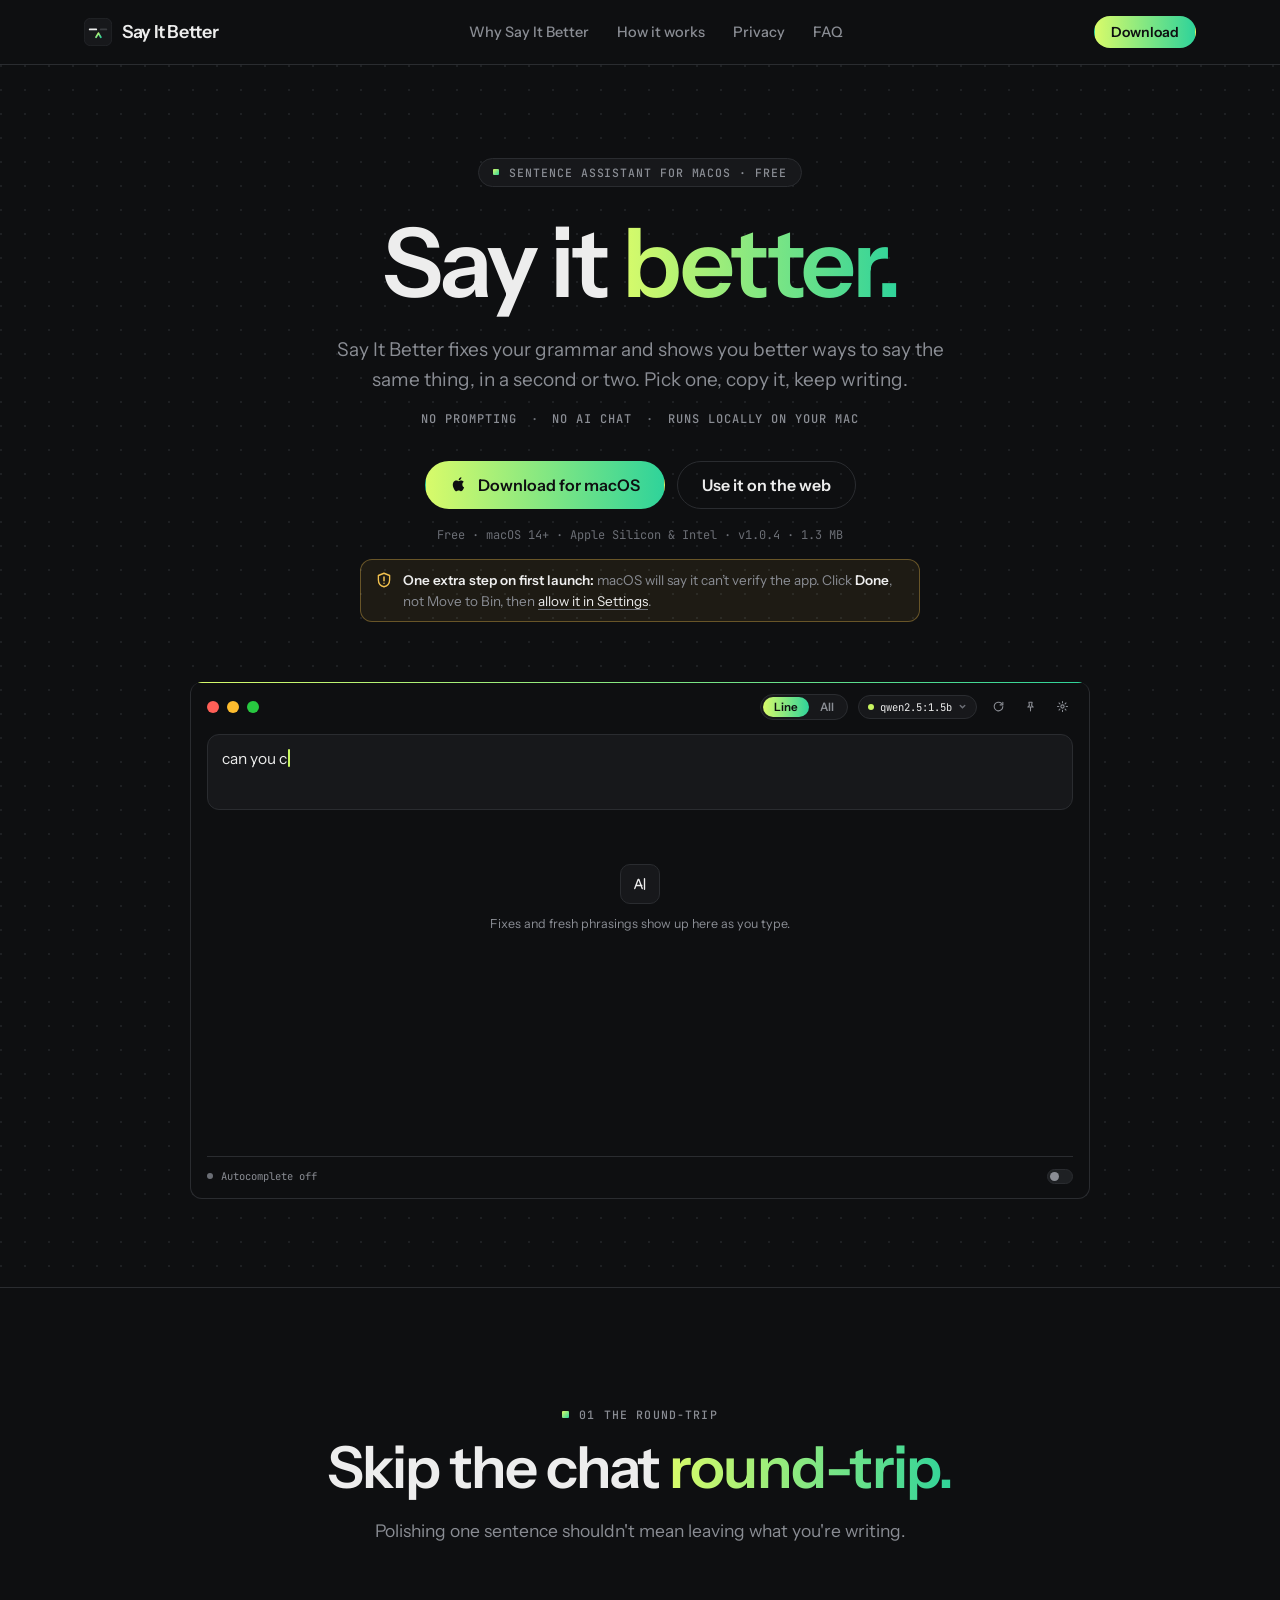
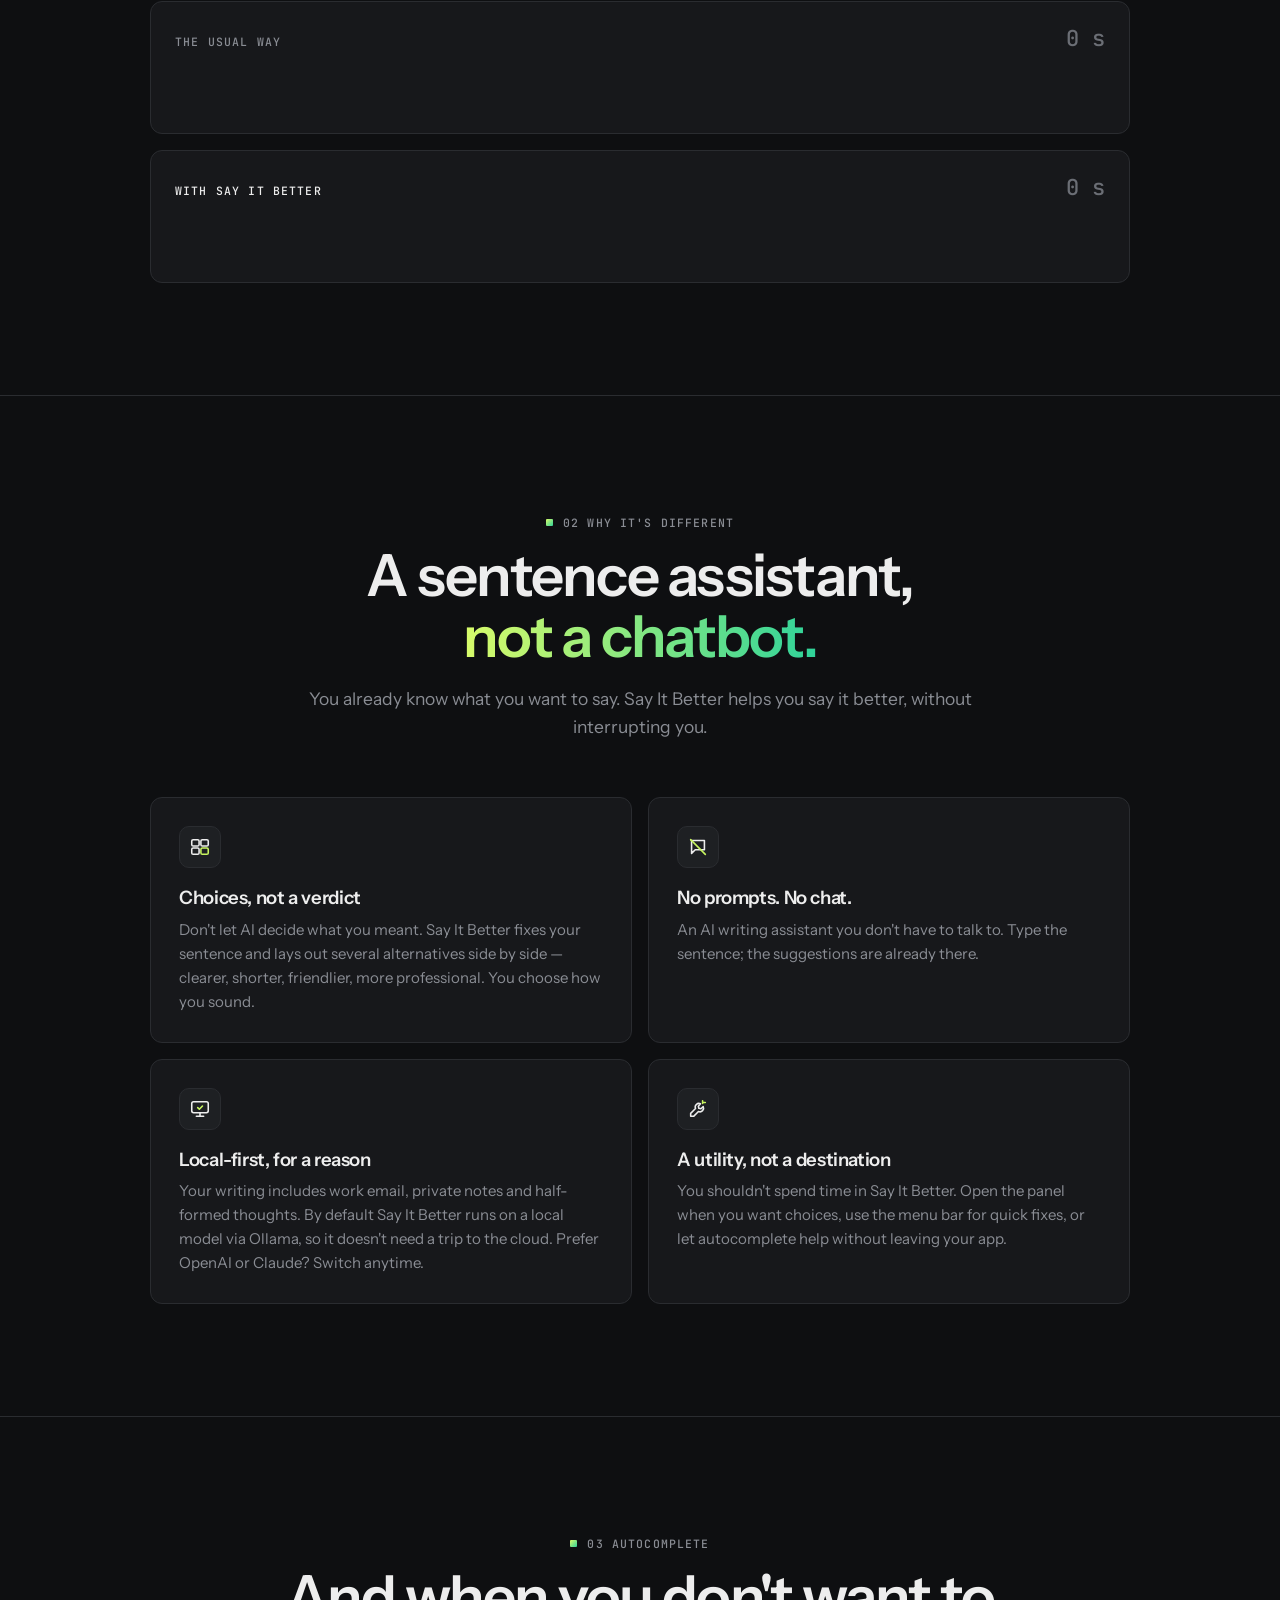
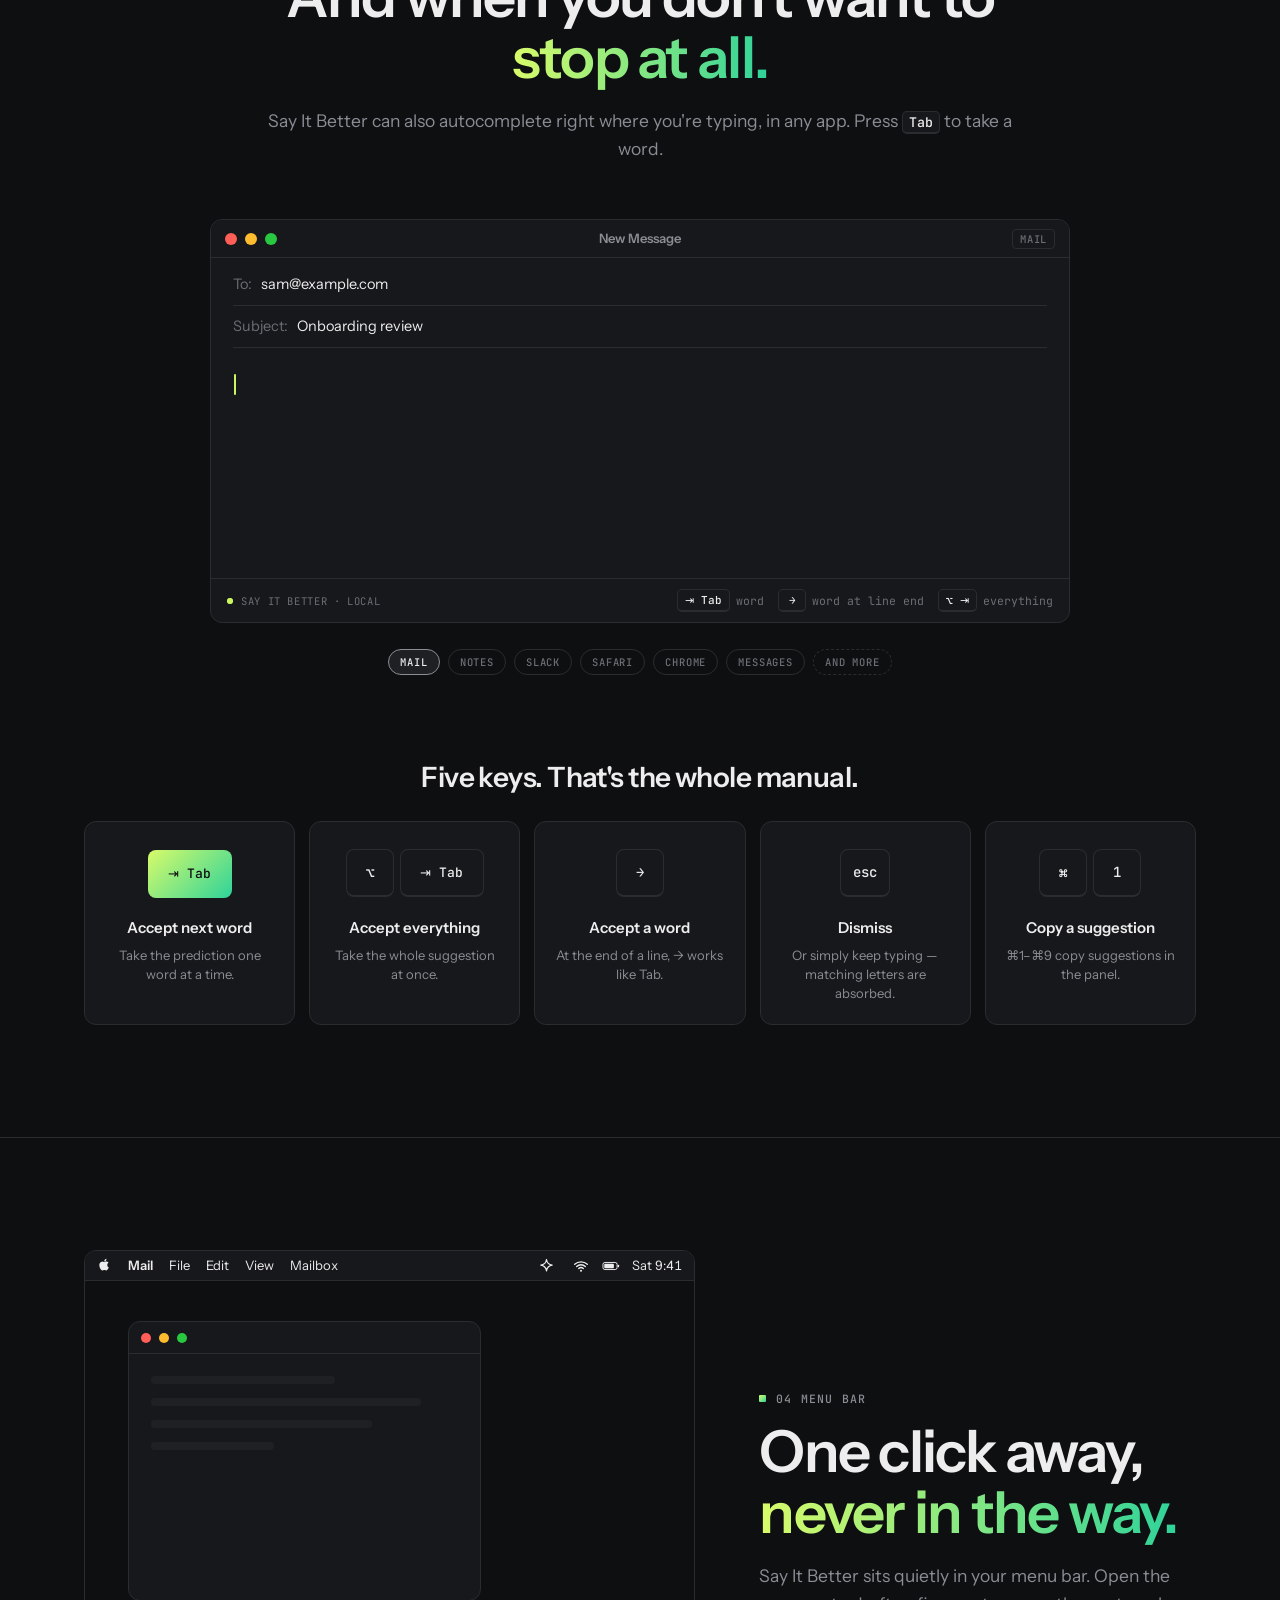
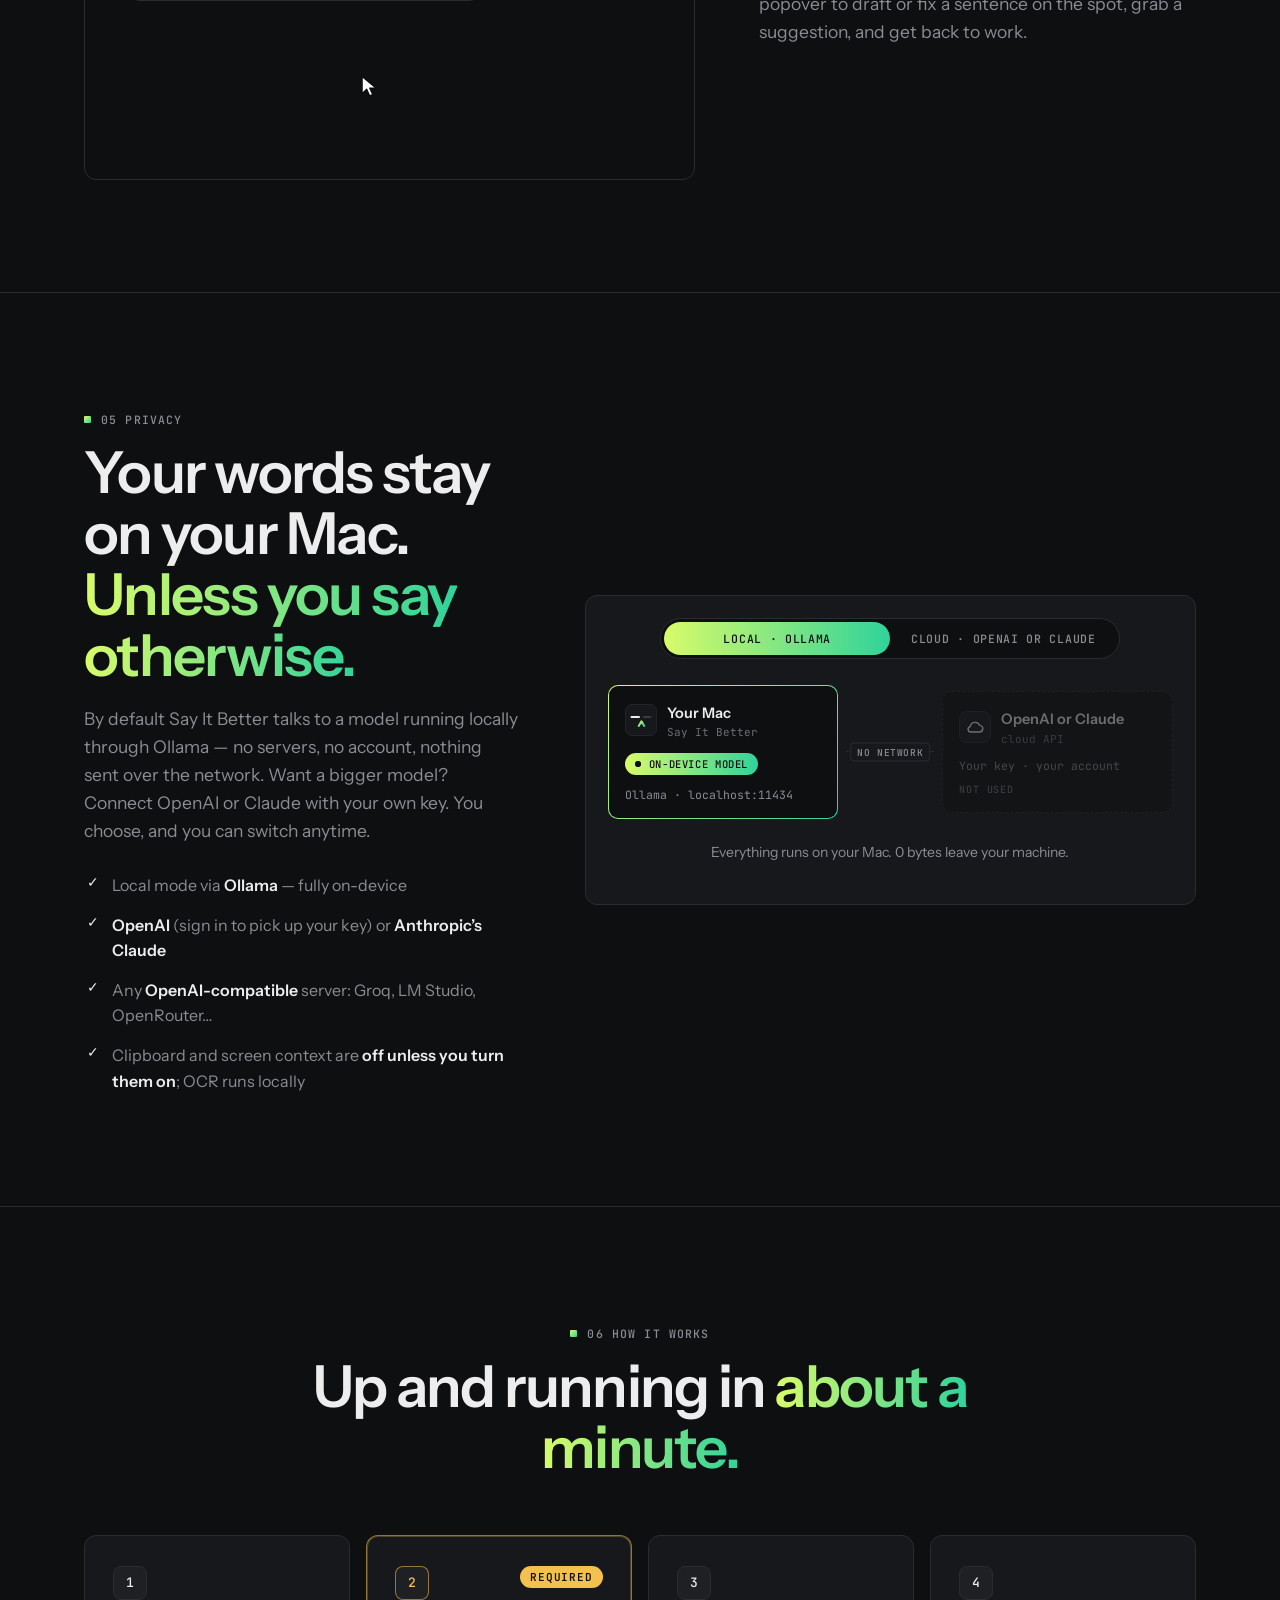
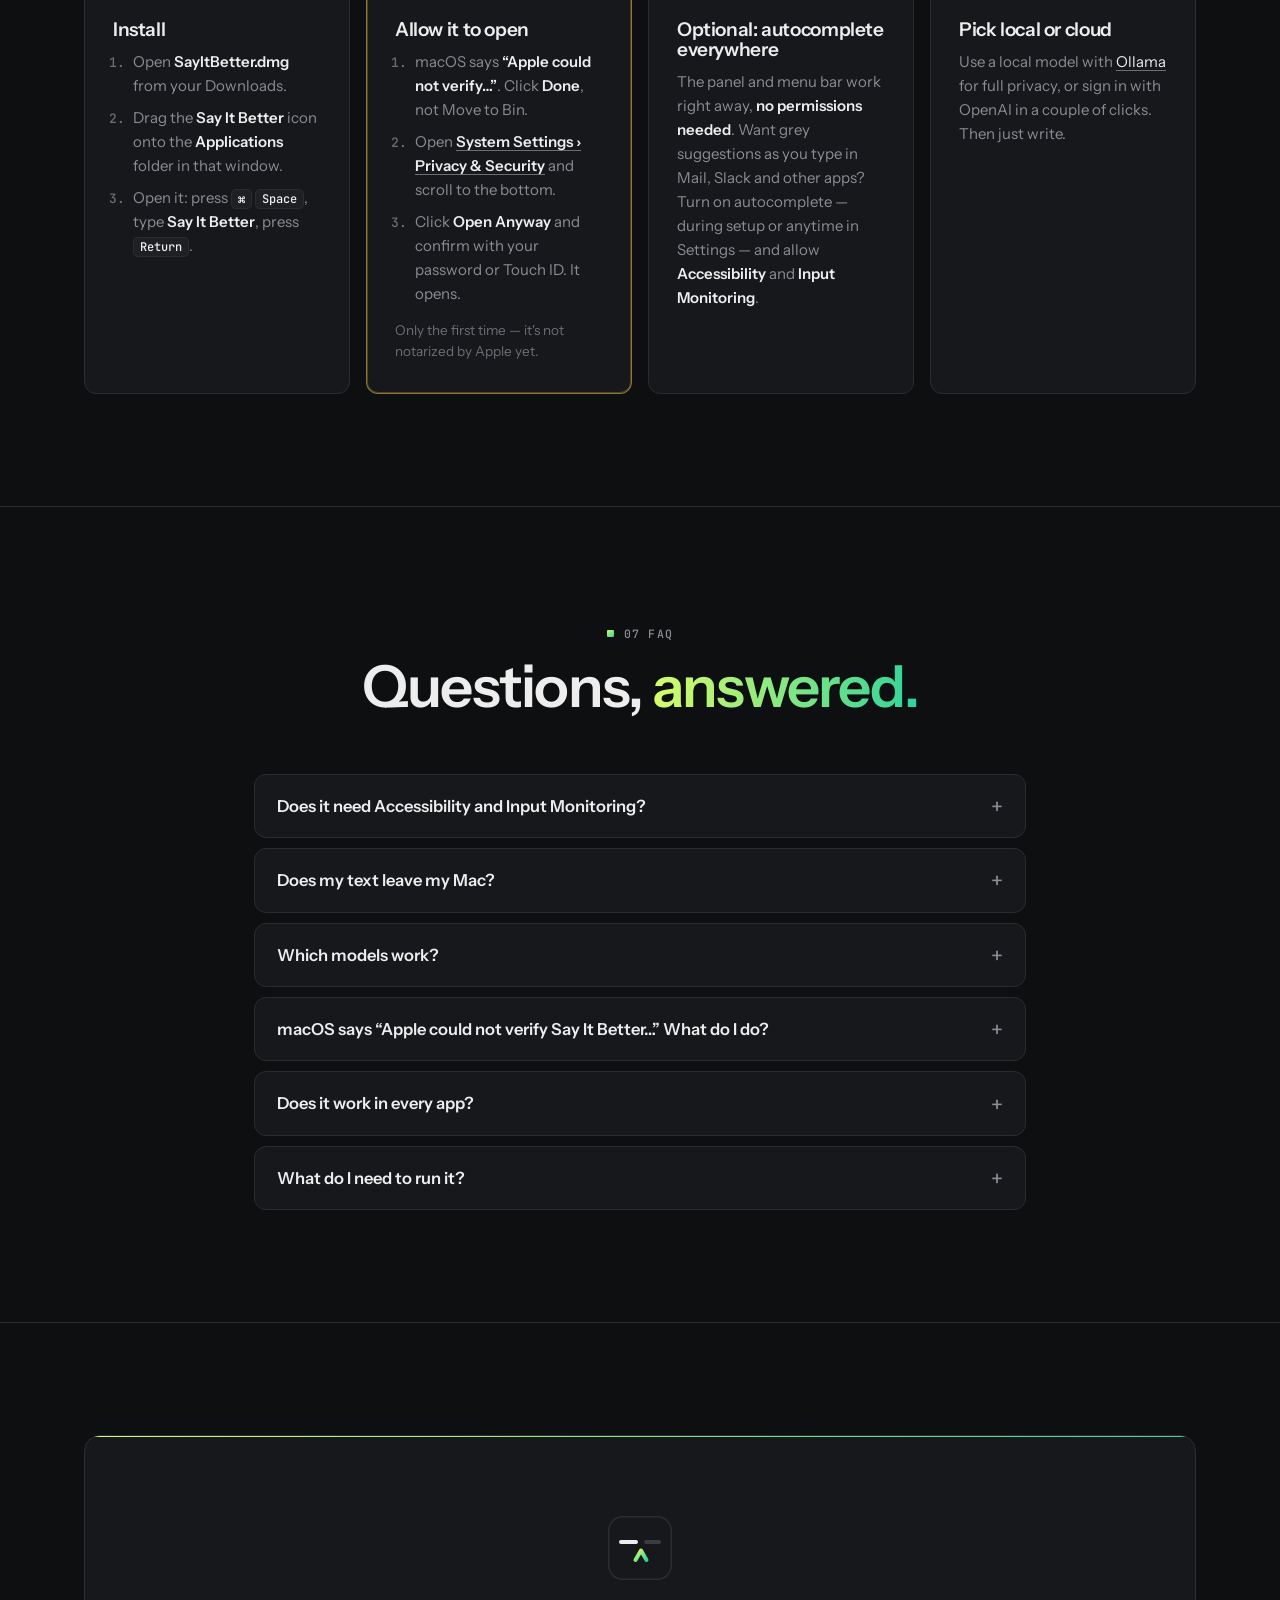
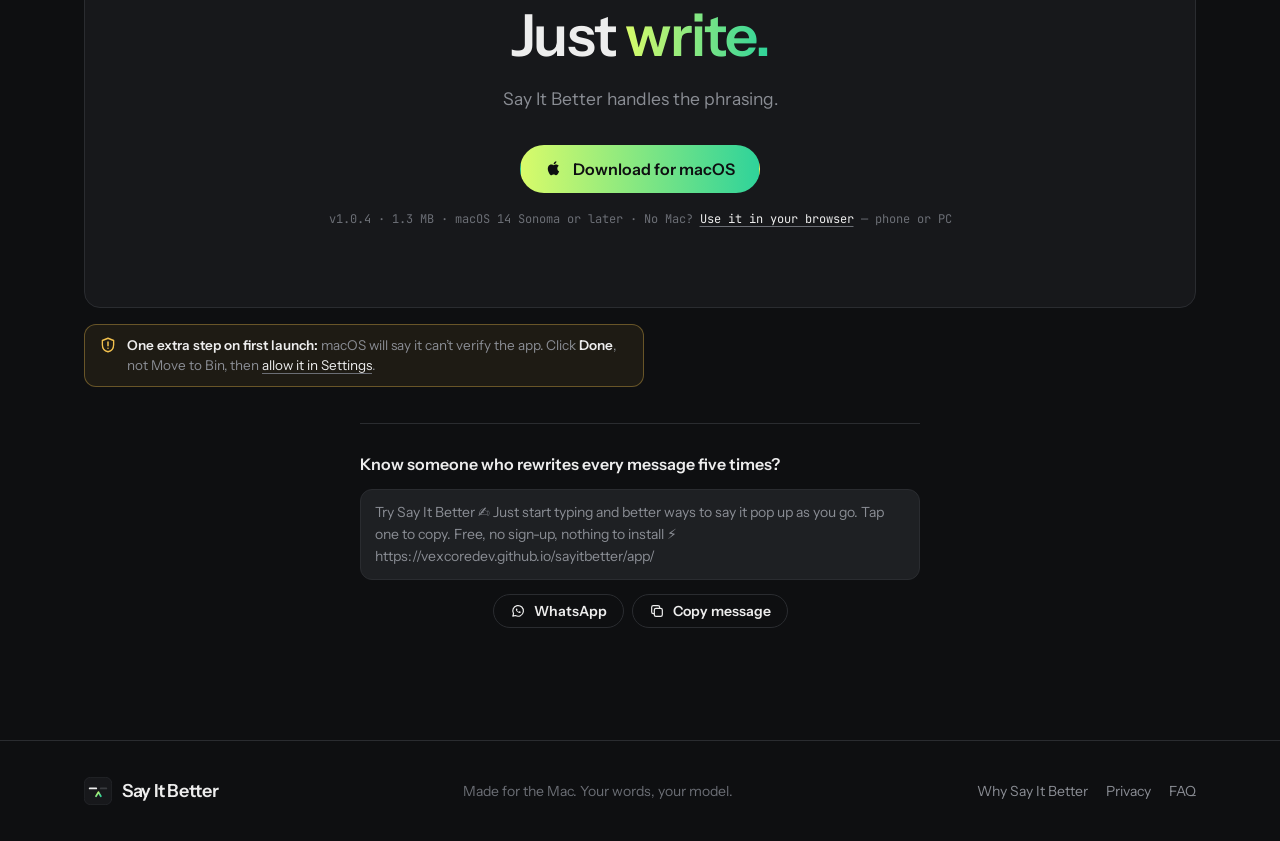
==== commit 49dd71c1: "Add a share message to the website and README "Know someone who rewrites every message five times?" " ====
--- a/index.html
+++ b/index.html
@@ -41,6 +41,12 @@
       </symbol>
       <symbol id="shield" viewBox="0 0 24 24">
         <path d="M12 3 4.5 6v5.5c0 4.6 3.2 8.4 7.5 9.5 4.3-1.1 7.5-4.9 7.5-9.5V6L12 3Z" fill="none" stroke="currentColor" stroke-width="1.8" stroke-linejoin="round"/><path d="M12 8v5M12 16.2v.1" stroke="currentColor" stroke-width="2" stroke-linecap="round"/>
+      </symbol>
+      <symbol id="whatsapp" viewBox="0 0 24 24">
+        <path d="M4.2 19.8 5.3 16a8 8 0 1 1 2.9 2.8l-4 1Z" fill="none" stroke="currentColor" stroke-width="1.8" stroke-linejoin="round"/><path d="M9.2 8.6c.2-.4.5-.4.8-.4l.5.1c.2.4.6 1.4.6 1.5.1.1.1.3 0 .4l-.4.5c-.1.1-.2.3 0 .5.3.6 1.2 1.6 2.2 2 .2.1.4.1.5-.1l.5-.6c.1-.2.3-.2.5-.1l1.4.7c.2.1.3.2.3.3 0 .3-.1 1-.6 1.3-.5.4-1.4.5-2.5.1-1.6-.6-3-2-3.8-3.4-.6-1.1-.4-2.1 0-2.5Z" fill="currentColor"/>
+      </symbol>
+      <symbol id="share" viewBox="0 0 24 24">
+        <path d="M12 3v12M7.5 7.5 12 3l4.5 4.5M5 12v7a2 2 0 0 0 2 2h10a2 2 0 0 0 2-2v-7" fill="none" stroke="currentColor" stroke-width="1.8" stroke-linecap="round" stroke-linejoin="round"/>
       </symbol>
       <symbol id="cursor" viewBox="0 0 20 24">
         <path d="M2 1.5v17.2l4.6-4.4 3 6.6 3-1.3-3-6.5h6.3L2 1.5Z" fill="#fff" stroke="#0B0D12" stroke-width="1.3" stroke-linejoin="round"/>
@@ -444,7 +450,16 @@
             Download for macOS
           </a>
           <p class="fineprint"><span data-dl-meta>v1.0</span> · macOS 14 Sonoma or later · No Mac? <a href="app/">Use it in your browser</a> — phone or PC</p>
+          </div>
           <p class="open-note"><svg class="i" aria-hidden="true"><use href="#shield"/></svg> <span><strong>One extra step on first launch:</strong> macOS will say it can’t verify the app. Click <strong>Done</strong>, not Move to Bin, then <a href="#open-guide">allow it in Settings</a>.</span></p>
+          <div class="share" data-share>
+            <p class="share-title">Know someone who rewrites every message five times?</p>
+            <p class="share-msg" data-share-text>Try Say It Better ✍️ Just start typing and better ways to say it pop up as you go. Tap one to copy. Free, no sign-up, nothing to install ⚡ https://vexcoredev.github.io/sayitbetter/app/</p>
+            <div class="share-btns">
+              <a class="btn btn-ghost btn-sm" data-share-wa href="https://wa.me/?text=" target="_blank" rel="noopener"><svg class="i" aria-hidden="true"><use href="#whatsapp"/></svg>WhatsApp</a>
+              <button type="button" class="btn btn-ghost btn-sm" data-share-native hidden><svg class="i" aria-hidden="true"><use href="#share"/></svg>Share</button>
+              <button type="button" class="btn btn-ghost btn-sm" data-share-copy><svg class="i" aria-hidden="true"><use href="#copy"/></svg><span>Copy message</span></button>
+            </div>
         </div>
       </div>
     </section>
--- a/styles.css
+++ b/styles.css
@@ -406,6 +406,16 @@
 }
 @media (max-width: 1100px) and (min-width: 761px) { .steps { grid-template-columns: repeat(2, 1fr); } }
 
+/* ---------- Share ---------- */
+.share { max-width: 560px; margin: 36px auto 0; padding-top: 28px; border-top: 1px solid var(--border); }
+.share-title { margin: 0; font-weight: 600; }
+.share-msg { margin: 12px 0 0; padding: 12px 14px; border-radius: var(--r); background: var(--surface-2); border: 1px solid var(--border); color: var(--muted); font-size: 14px; line-height: 1.55; text-align: left; overflow-wrap: anywhere; }
+.share-btns { display: flex; flex-wrap: wrap; justify-content: center; gap: 8px; margin-top: 14px; }
+.share-btns .btn { gap: 8px; }
+.share-btns .i { width: 16px; height: 16px; margin-top: 0; }
+.share-btns [hidden] { display: none; }
+.share-btns .btn.done { color: var(--on-lime); background: var(--grad); border-color: transparent; }
+
 /* ---------- Download guide ---------- */
 .dl-guide {
   width: min(520px, calc(100% - 32px)); max-height: calc(100% - 32px); padding: 0; color: var(--text);
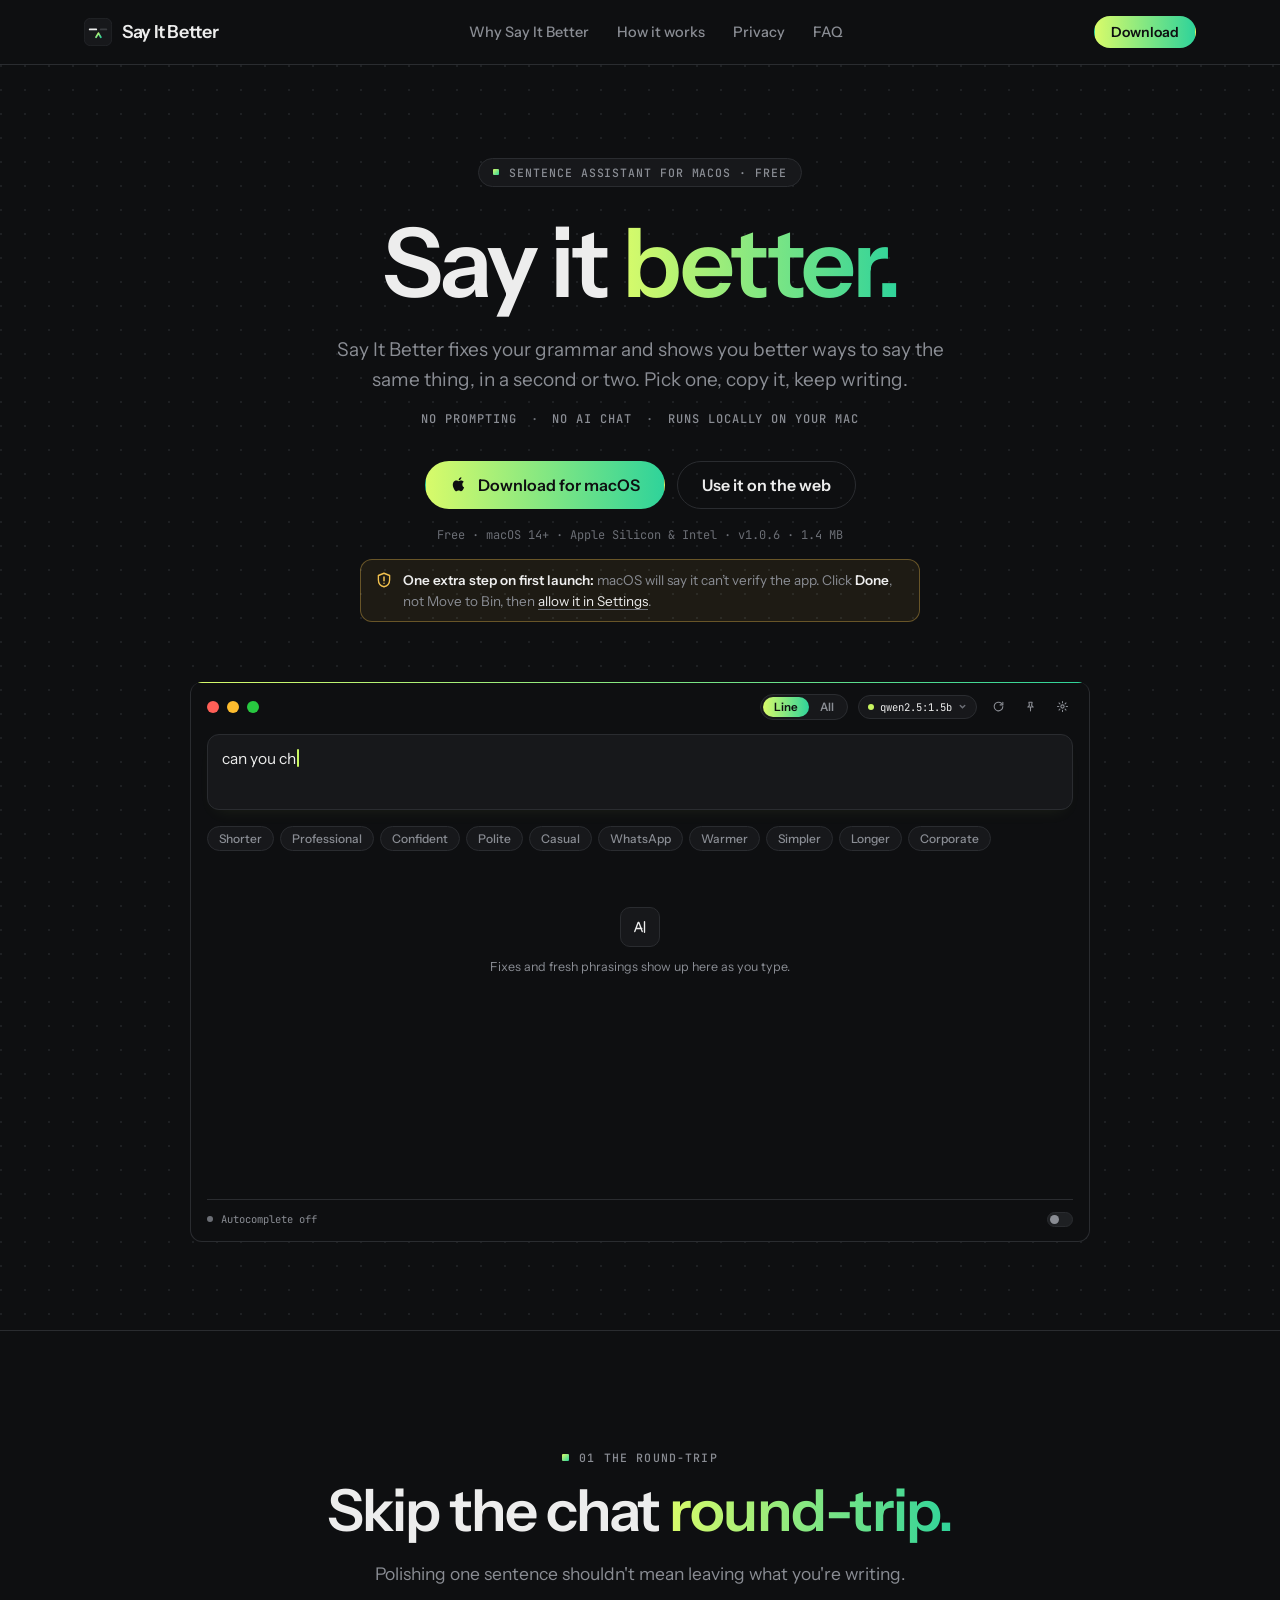
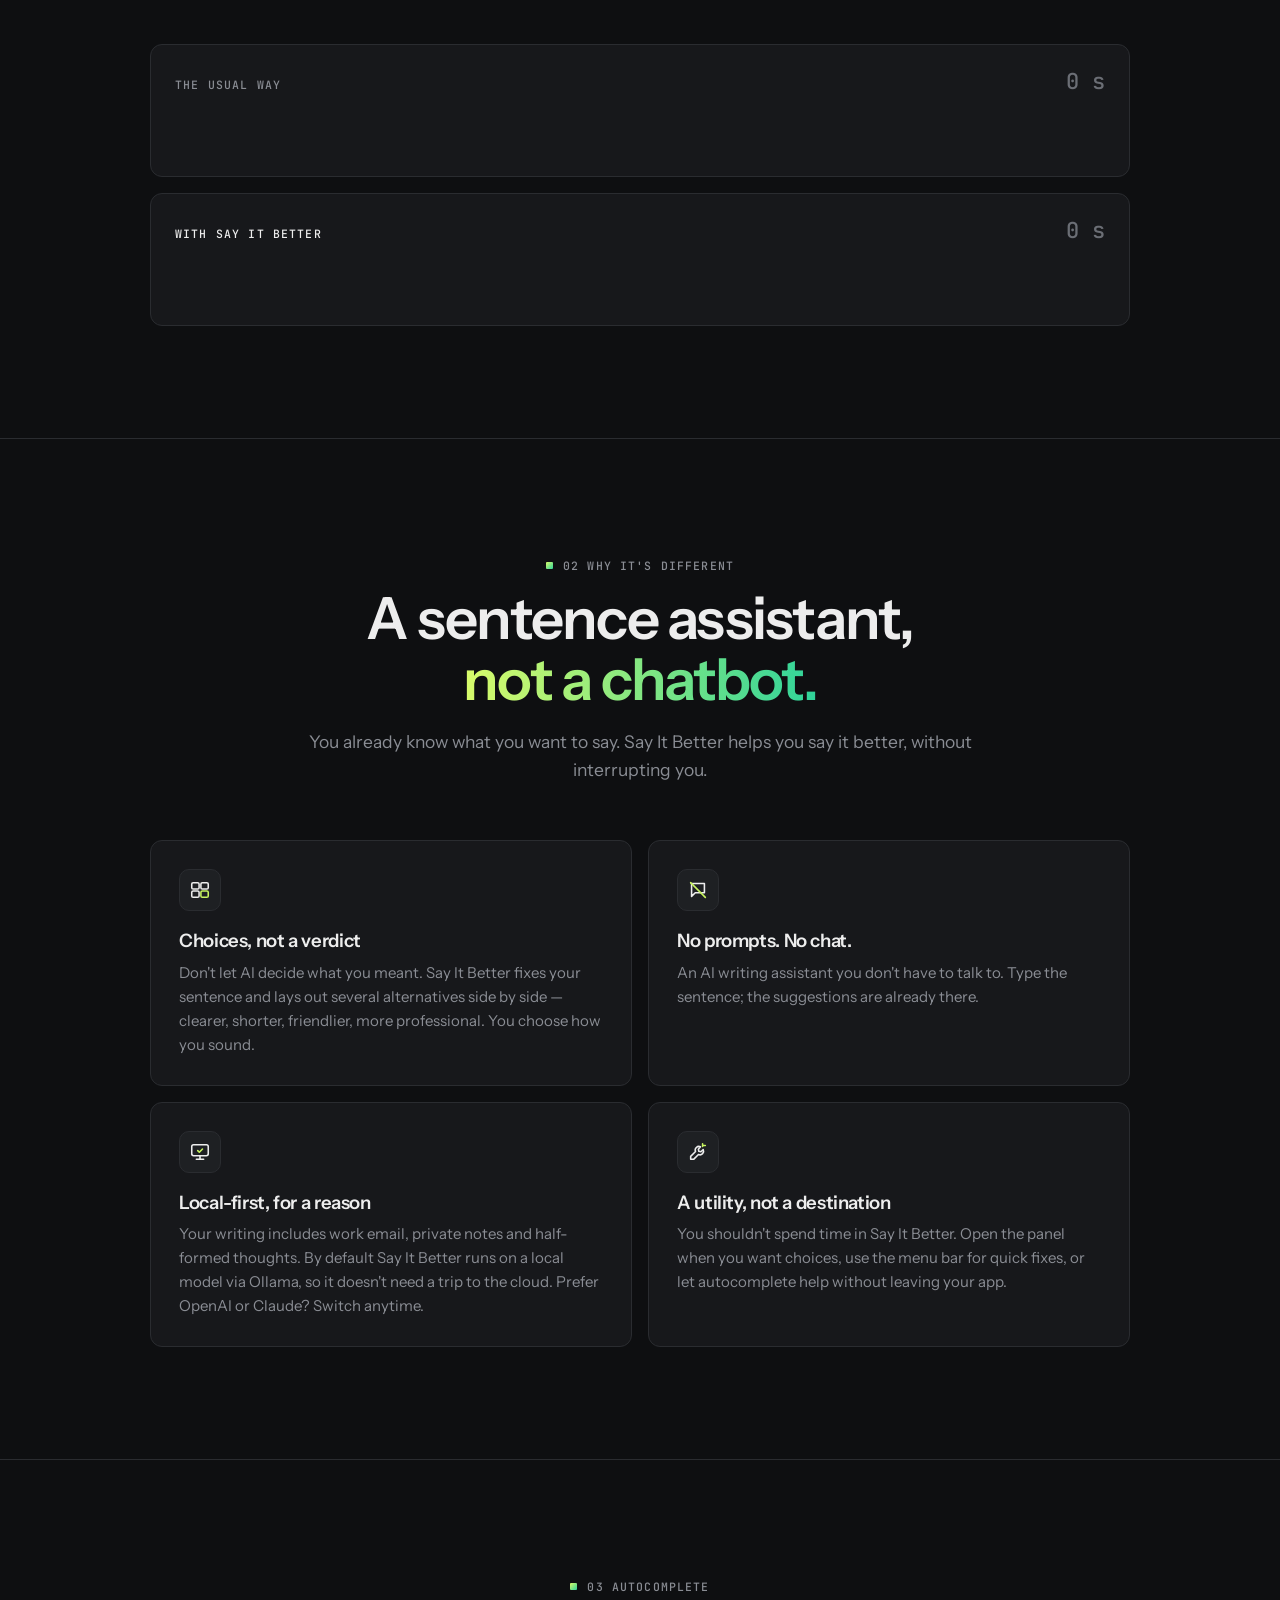
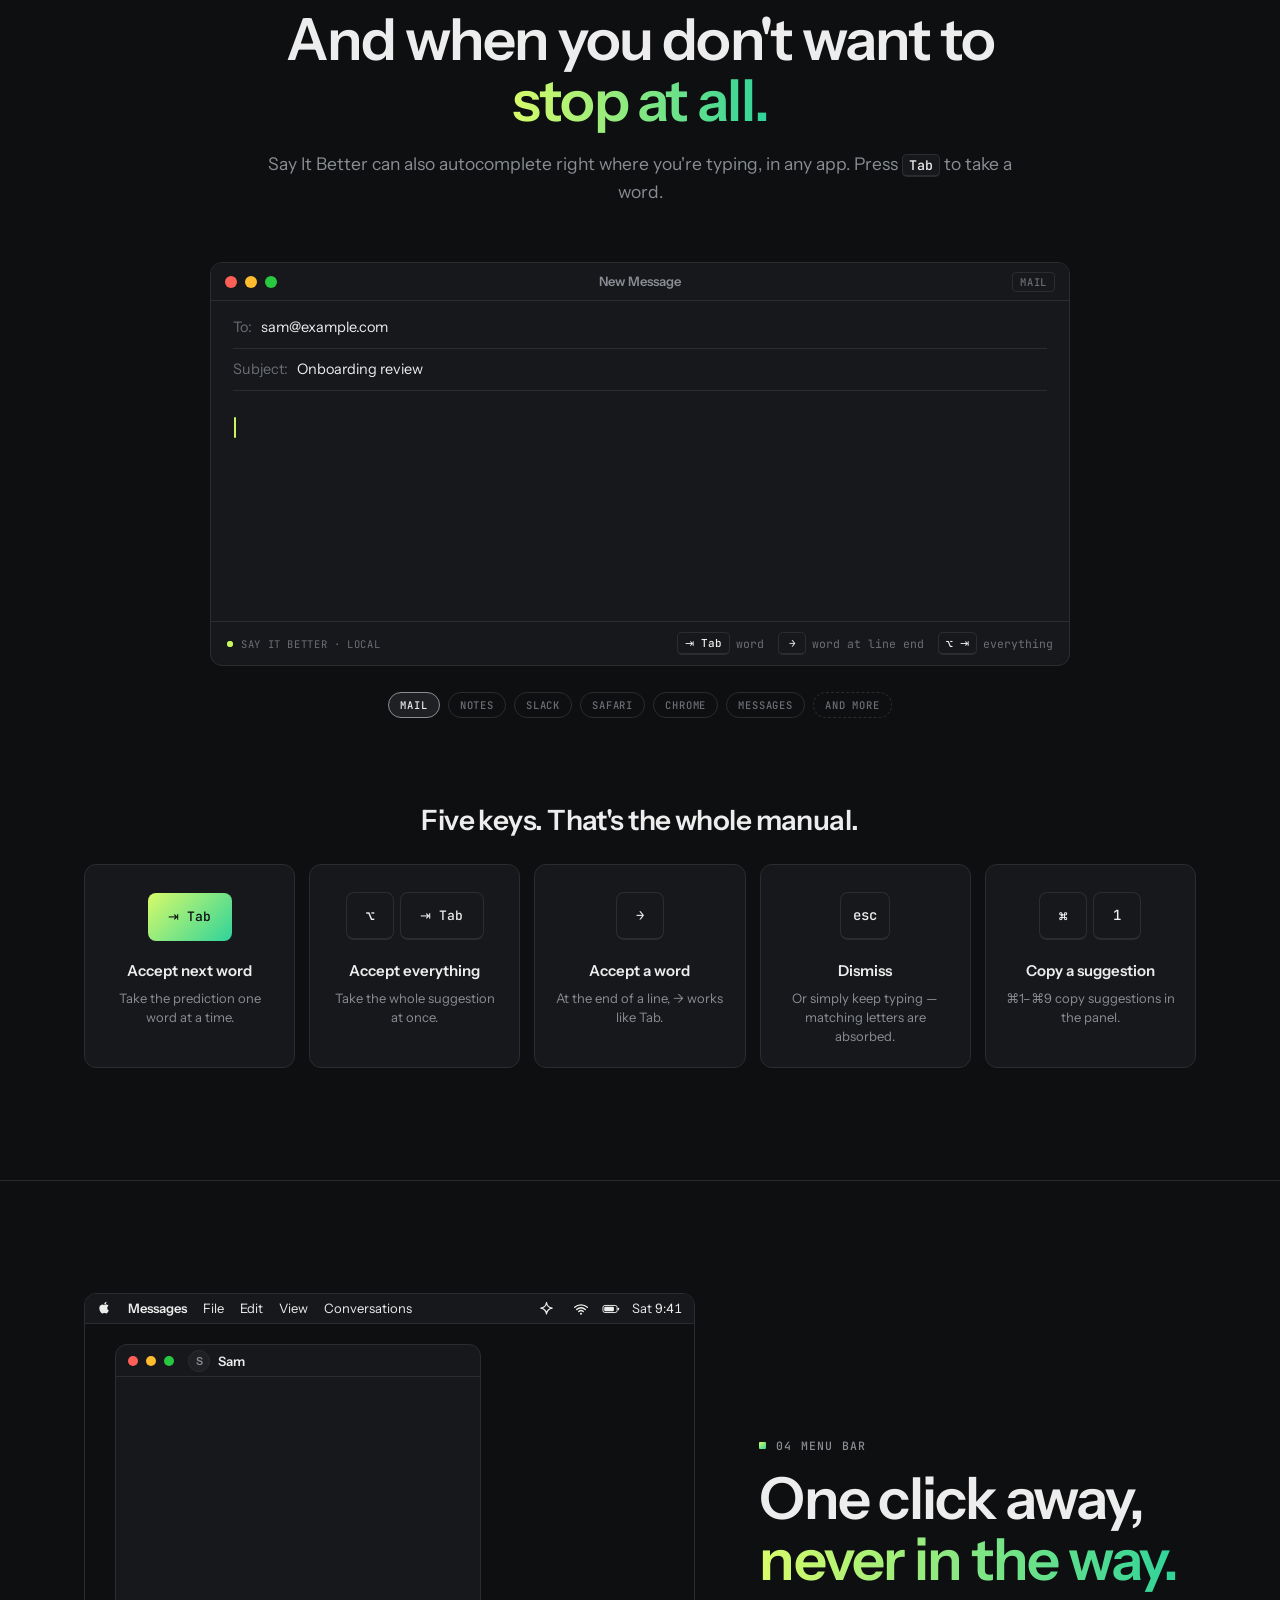
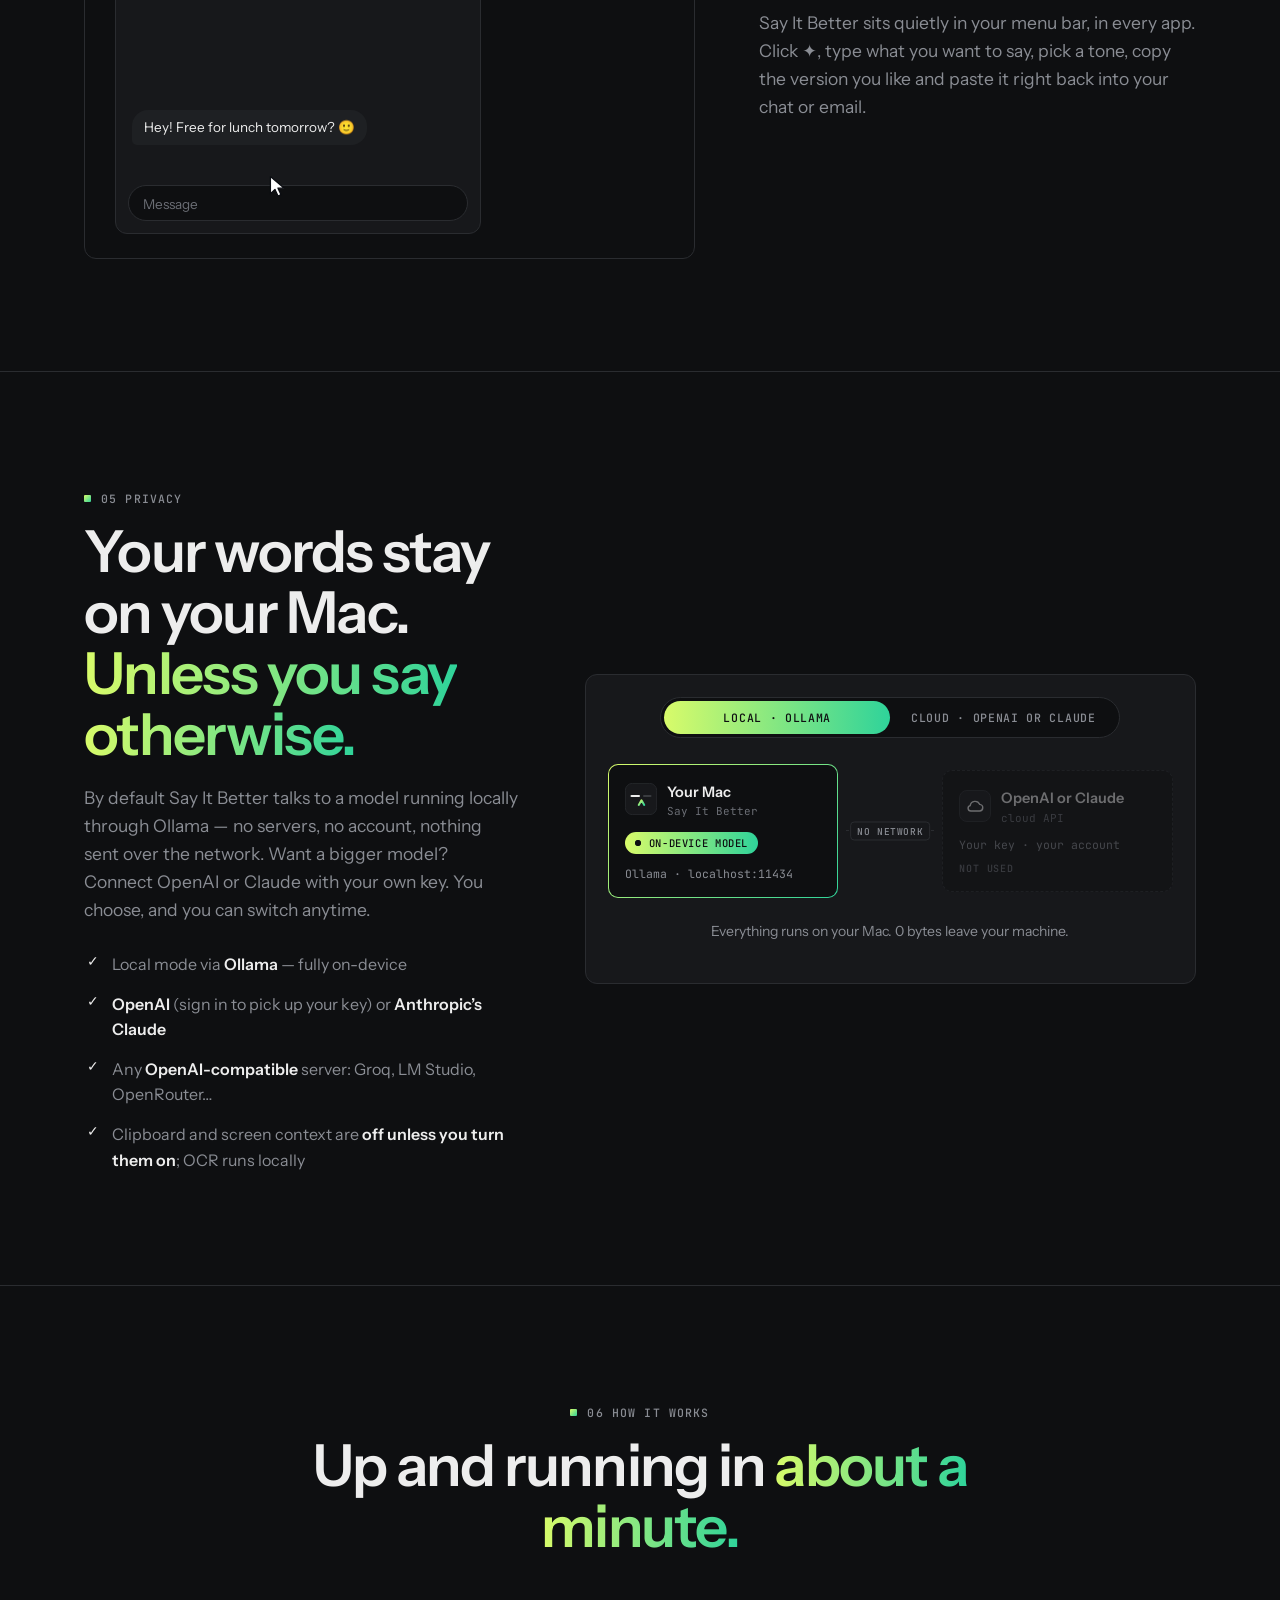
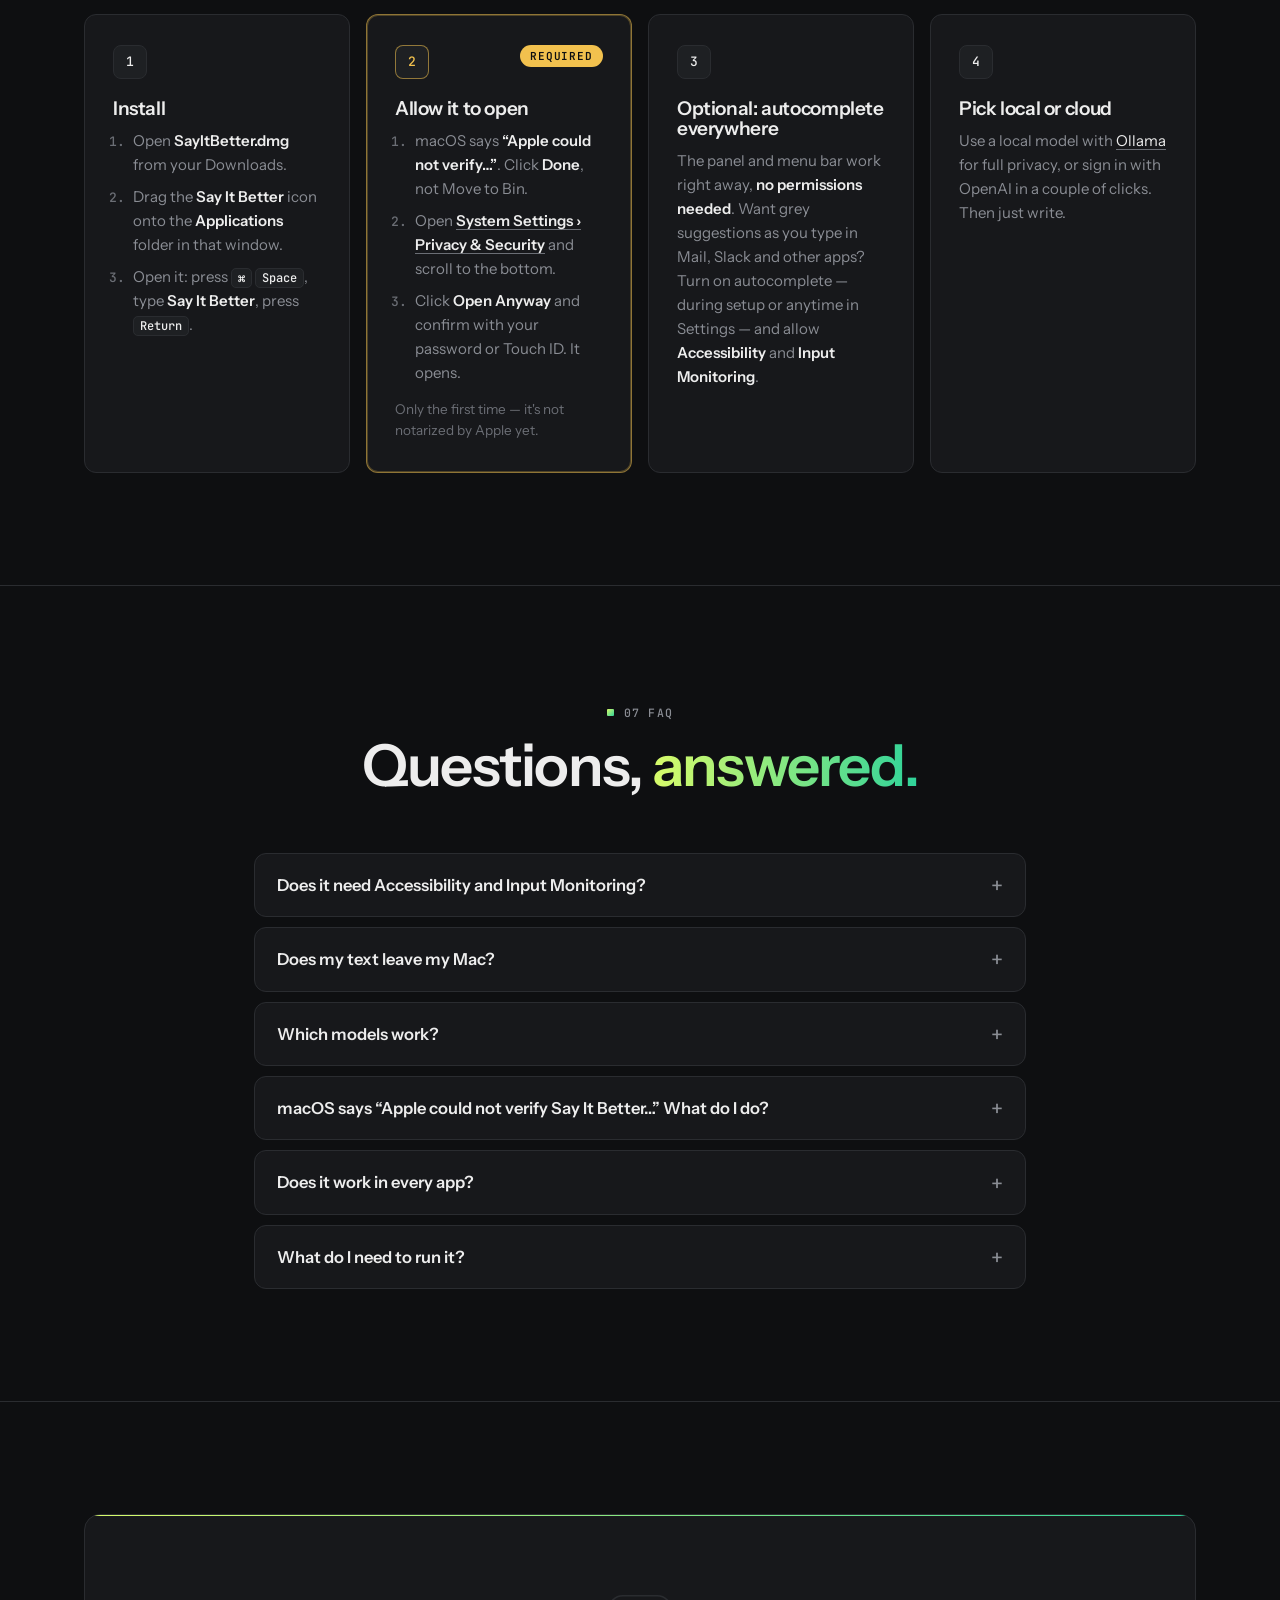
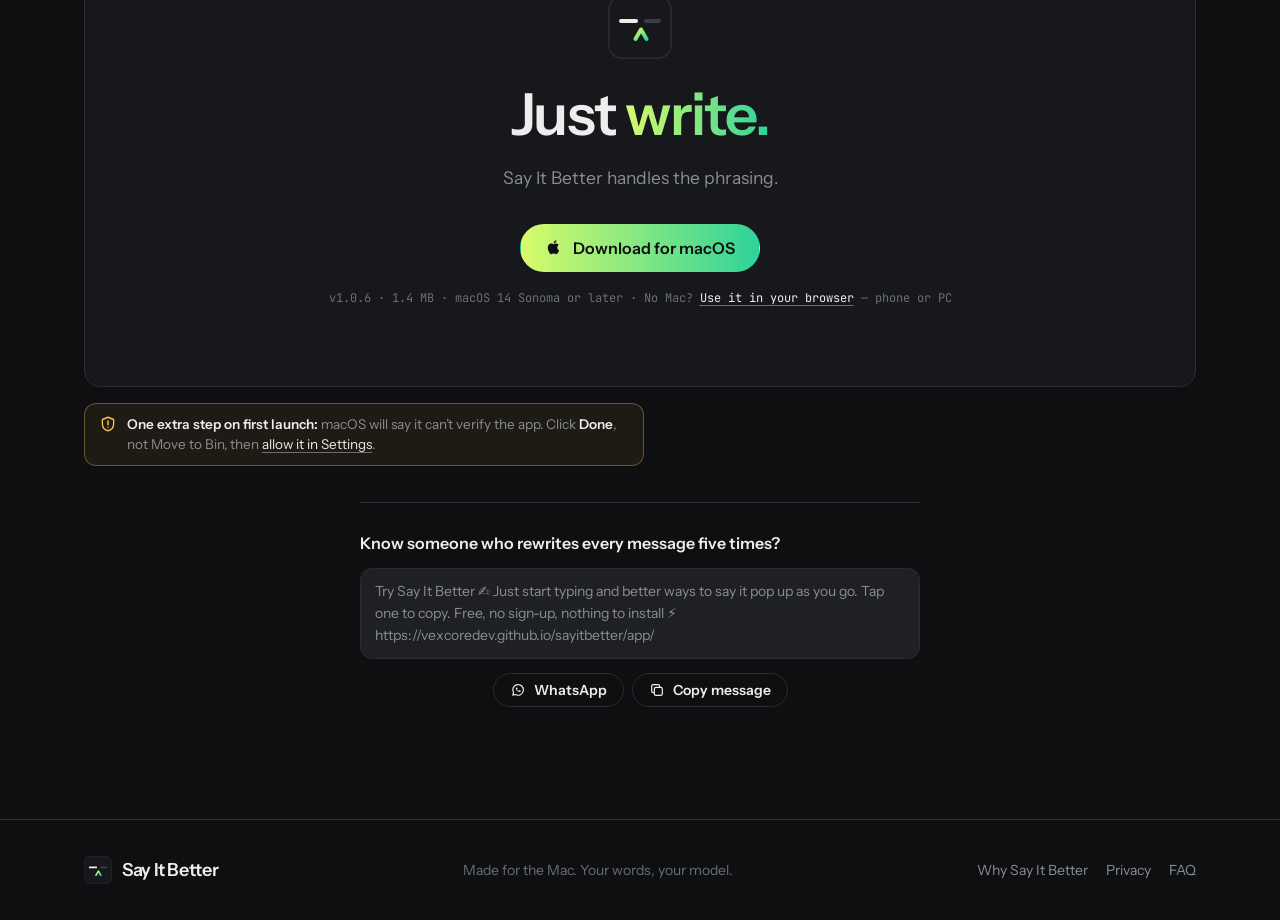
==== commit cd240866: "New tones; homepage demos show tones and menu bar use; Mac app 1.0.6 - Web app tones: Shorter, Profe" ====
--- a/index.html
+++ b/index.html
@@ -102,7 +102,7 @@
 
         <!-- Hero demo: the panel -->
         <div class="stage hero-stage">
-          <div class="window ap-window hero-window demo" id="demo-rewrite" role="img" aria-label="Animated demo of the Say It Better panel: the sentence “can you check once why access is not coming” is typed. A corrected version appears with the changed words highlighted, followed by a list of three alternative phrasings. A pointer copies one of them and a Copied confirmation appears.">
+          <div class="window ap-window hero-window demo" id="demo-rewrite" role="img" aria-label="Animated demo of the Say It Better panel: the sentence “can you check once why access is not coming” is typed. A corrected version appears with the changed words highlighted, followed by three alternative phrasings. A pointer picks the Professional tone chip, the alternatives change to professional versions, and one is copied.">
             <div class="ap-head">
               <span class="lights"><i></i><i></i><i></i></span>
               <span class="ap-tools">
@@ -114,7 +114,8 @@
               </span>
             </div>
             <div class="ap-body">
-              <div class="ap-editor"><p class="rw-line"><span data-rw-line></span><span class="caret"></span></p></div>
+              <div class="ap-editor" data-rw-editor><p class="rw-line"><span data-rw-line></span><span class="caret"></span></p></div>
+              <div class="ap-tones" aria-hidden="true"><span class="ap-tone">Shorter</span><span class="ap-tone" data-rw-tone>Professional</span><span class="ap-tone">Confident</span><span class="ap-tone">Polite</span><span class="ap-tone">Casual</span><span class="ap-tone">WhatsApp</span><span class="ap-tone">Warmer</span><span class="ap-tone">Simpler</span><span class="ap-tone">Longer</span><span class="ap-tone">Corporate</span></div>
               <div class="ap-results">
                 <div class="ap-empty" data-rw-status>
                   <span class="ap-tile"><svg viewBox="0 0 24 24"><path d="M5 18 9.5 6h1L15 18M6.6 14h7.8M18 5v14" fill="none" stroke="currentColor" stroke-width="1.8" stroke-linecap="round" stroke-linejoin="round"/></svg></span>
@@ -127,11 +128,11 @@
                     <div class="ap-btns"><span class="ap-btn ap-btn-primary"><svg><use href="#copy"/></svg>Copy</span><span class="ap-btn"><svg viewBox="0 0 24 24"><path d="M20 5v7a3 3 0 0 1-3 3H5m0 0 4-4m-4 4 4 4" fill="none" stroke="currentColor" stroke-width="2" stroke-linecap="round" stroke-linejoin="round"/></svg>Replace</span></div>
                   </div>
                   <div class="ap-alts" data-rw-step>
-                    <span class="ap-kicker">Alternatives</span>
+                    <span class="ap-kicker" data-rw-alt-label>Alternatives</span>
                     <ol class="ap-list">
-                      <li data-rw-row><span class="ap-n">2</span><span class="ap-t">Could you check why access hasn’t been granted?</span><span class="ap-copy" data-rw-target><svg><use href="#copy"/></svg><svg class="ok"><use href="#check"/></svg></span></li>
-                      <li data-rw-row><span class="ap-n">3</span><span class="ap-t">Can you please check why the user isn’t getting access?</span><span class="ap-copy"><svg><use href="#copy"/></svg><svg class="ok"><use href="#check"/></svg></span></li>
-                      <li data-rw-row><span class="ap-n">4</span><span class="ap-t">Could you look into why access isn’t working?</span><span class="ap-copy"><svg><use href="#copy"/></svg><svg class="ok"><use href="#check"/></svg></span></li>
+                      <li data-rw-row><span class="ap-n">2</span><span class="ap-t" data-rw-alt data-pro="Could you please look into why my access hasn’t been granted yet?">Could you check why access hasn’t been granted?</span><span class="ap-copy" data-rw-target><svg><use href="#copy"/></svg><svg class="ok"><use href="#check"/></svg></span></li>
+                      <li data-rw-row><span class="ap-n">3</span><span class="ap-t" data-rw-alt data-pro="Would you be able to check why I’m still unable to access it?">Can you please check why the user isn’t getting access?</span><span class="ap-copy"><svg><use href="#copy"/></svg><svg class="ok"><use href="#check"/></svg></span></li>
+                      <li data-rw-row><span class="ap-n">4</span><span class="ap-t" data-rw-alt data-pro="Could you kindly investigate why access is currently unavailable?">Could you look into why access isn’t working?</span><span class="ap-copy"><svg><use href="#copy"/></svg><svg class="ok"><use href="#check"/></svg></span></li>
                     </ol>
                   </div>
                 </div>
@@ -268,12 +269,12 @@
         <div class="split-copy">
           <p class="kicker">04 Menu bar</p>
           <h2>One click away, <em>never in the way.</em></h2>
-          <p class="sub">Say It Better sits quietly in your menu bar. Open the popover to draft or fix a sentence on the spot, grab a suggestion, and get back to work.</p>
+          <p class="sub">Say It Better sits quietly in your menu bar, in every app. Click ✦, type what you want to say, pick a tone, copy the version you like and paste it right back into your chat or email.</p>
         </div>
         <div class="stage">
-          <div class="desk demo" id="demo-menubar" role="img" aria-label="Animated demo: the pointer clicks the Say It Better icon in the macOS menu bar, a popover drops down with a small editor, a sentence is typed and suggestions appear below it.">
+          <div class="desk demo" id="demo-menubar" role="img" aria-label="Animated demo: in a chat app, the pointer clicks the Say It Better sparkle icon in the macOS menu bar. A popover drops down, a rough message is typed, and WhatsApp-style versions appear. One is copied, the popover closes, and the message is pasted into the chat and sent.">
             <div class="menubar">
-              <span class="mb-left"><svg class="mb-apple" viewBox="0 0 24 24"><use href="#apple-dl"/></svg><b>Mail</b><span>File</span><span>Edit</span><span class="mb-hide">View</span><span class="mb-hide">Mailbox</span></span>
+              <span class="mb-left"><svg class="mb-apple" viewBox="0 0 24 24"><use href="#apple-dl"/></svg><b>Messages</b><span>File</span><span>Edit</span><span class="mb-hide">View</span><span class="mb-hide">Conversations</span></span>
               <span class="mb-right">
                 <span class="mb-icon" data-mb-icon><svg viewBox="0 0 24 24"><path d="M12 3.5c.7 4.6 3.4 7.3 8 8-4.6.7-7.3 3.4-8 8-.7-4.6-3.4-7.3-8-8 4.6-.7 7.3-3.4 8-8Z" fill="none" stroke="currentColor" stroke-width="1.7" stroke-linejoin="round"/></svg></span>
                 <svg class="mb-sys" viewBox="0 0 24 24" aria-hidden="true"><path d="M2.5 9.5a14 14 0 0 1 19 0M5.5 12.7a9.5 9.5 0 0 1 13 0M8.6 15.8a5 5 0 0 1 6.8 0" fill="none" stroke="currentColor" stroke-width="2" stroke-linecap="round"/><circle cx="12" cy="19" r="1.5" fill="currentColor"/></svg>
@@ -281,7 +282,14 @@
                 <span class="mb-time">Sat 9:41</span>
               </span>
             </div>
-            <div class="desk-window" aria-hidden="true"><div class="dw-bar"><span class="lights"><i></i><i></i><i></i></span></div><div class="dw-lines"><i></i><i></i><i></i><i></i></div></div>
+            <div class="desk-window chat" aria-hidden="true">
+              <div class="dw-bar"><span class="lights"><i></i><i></i><i></i></span><span class="chat-name"><i>S</i>Sam</span></div>
+              <div class="chat-body" data-mb-chat>
+                <p class="bubble in">Hey! Free for lunch tomorrow? 🙂</p>
+                <p class="bubble out" data-mb-sent></p>
+              </div>
+              <div class="chat-input"><span data-mb-input></span><span class="chat-ph" data-mb-ph>Message</span></div>
+            </div>
             <div class="popover ap-pop" data-mb-pop>
               <div class="ap-head">
                 <span class="ap-brand"><svg><use href="#logo"/></svg>Say It Better</span>
@@ -294,6 +302,7 @@
               </div>
               <div class="ap-body">
                 <div class="ap-editor"><p class="rw-line"><span data-mb-text></span><span class="caret"></span></p></div>
+                <div class="ap-tones" aria-hidden="true"><span class="ap-tone">Shorter</span><span class="ap-tone">Professional</span><span class="ap-tone">Confident</span><span class="ap-tone">Polite</span><span class="ap-tone">Casual</span><span class="ap-tone on">WhatsApp</span><span class="ap-tone">Warmer</span><span class="ap-tone">Simpler</span><span class="ap-tone">Longer</span><span class="ap-tone">Corporate</span></div>
                 <div class="ap-results">
                   <div class="ap-empty" data-mb-empty><span>Fixes and fresh phrasings show up here as you type.</span></div>
                   <div class="ap-out">
@@ -303,11 +312,11 @@
                       <div class="ap-btns"><span class="ap-btn ap-btn-primary"><svg><use href="#copy"/></svg>Copy</span><span class="ap-btn"><svg viewBox="0 0 24 24"><path d="M20 5v7a3 3 0 0 1-3 3H5m0 0 4-4m-4 4 4 4" fill="none" stroke="currentColor" stroke-width="2" stroke-linecap="round" stroke-linejoin="round"/></svg>Replace</span></div>
                     </div>
                     <div class="ap-alts" data-mb-sug>
-                      <span class="ap-kicker">Alternatives</span>
+                      <span class="ap-kicker">WhatsApp versions</span>
                       <ol class="ap-list">
-                        <li data-mb-sug><span class="ap-n">2</span><span class="ap-t">Want to grab lunch tomorrow at 1? It’s on me.</span><span class="ap-copy"><svg><use href="#copy"/></svg><svg class="ok"><use href="#check"/></svg></span></li>
-                        <li data-mb-sug><span class="ap-n">3</span><span class="ap-t">How about lunch tomorrow at 1? My treat.</span><span class="ap-copy"><svg><use href="#copy"/></svg><svg class="ok"><use href="#check"/></svg></span></li>
-                        <li data-mb-sug><span class="ap-n">4</span><span class="ap-t">Lunch tomorrow at 1? I’m buying.</span><span class="ap-copy"><svg><use href="#copy"/></svg><svg class="ok"><use href="#check"/></svg></span></li>
+                        <li data-mb-sug><span class="ap-n">2</span><span class="ap-t">Lunch tomorrow at 1? My treat 😄</span><span class="ap-copy" data-mb-copy><svg><use href="#copy"/></svg><svg class="ok"><use href="#check"/></svg></span></li>
+                        <li data-mb-sug><span class="ap-n">3</span><span class="ap-t">Wanna grab lunch tmrw at 1? It’s on me!</span><span class="ap-copy"><svg><use href="#copy"/></svg><svg class="ok"><use href="#check"/></svg></span></li>
+                        <li data-mb-sug><span class="ap-n">4</span><span class="ap-t">Free for lunch tomorrow at 1? I’m buying 🍕</span><span class="ap-copy"><svg><use href="#copy"/></svg><svg class="ok"><use href="#check"/></svg></span></li>
                       </ol>
                     </div>
                   </div>
--- a/styles.css
+++ b/styles.css
@@ -251,6 +251,21 @@
 .ap-icon svg { width: 13px; height: 13px; }
 .ap-body { padding: 4px 16px 0; display: grid; gap: 14px; }
 .ap-editor { background: var(--surface); border: 1px solid var(--border); border-radius: 12px; padding: 12px 14px; min-height: 76px; }
+/* Tone chips, like the app's row under the editor */
+.ap-tones {
+  display: flex; gap: 6px; margin: 0 -16px; padding: 2px 16px; overflow: hidden; white-space: nowrap;
+  mask-image: linear-gradient(90deg, transparent, #000 14px, #000 calc(100% - 28px), transparent);
+}
+.ap-tone { flex: none; padding: 4px 11px; border-radius: 999px; font: 500 12px var(--font); color: var(--muted); background: var(--surface); border: 1px solid var(--border); transition: all .25s ease; }
+.ap-tone.on { color: var(--on-lime); background: var(--grad); border-color: transparent; font-weight: 600; box-shadow: 0 3px 12px -3px rgba(200, 245, 96, .45); }
+.ap-tone.press { transform: scale(.94); }
+.ap-pop .ap-tones { margin: 0 -12px; padding: 2px 12px; }
+/* Soft glow like the app: behind the editor (stronger while thinking) and the corrected card */
+.ap-editor { box-shadow: 0 8px 18px -10px rgba(200, 245, 96, .10); transition: box-shadow .4s ease; }
+.ap-editor.thinking { box-shadow: 0 8px 26px -8px rgba(200, 245, 96, .22); }
+.ap-corrected { box-shadow: 0 8px 20px -10px rgba(200, 245, 96, .14); }
+[data-rw-alt] { transition: opacity .25s ease; }
+[data-rw-alt].swap { opacity: 0; }
 .ap-results { display: grid; min-height: 318px; }
 .ap-results > * { grid-area: 1 / 1; }
 .ap-empty { display: flex; flex-direction: column; align-items: center; gap: 10px; padding-top: 40px; font-size: 12.5px; color: var(--muted); text-align: center; transition: opacity .3s; }
@@ -330,7 +345,7 @@
 
 /* ---------- Menu bar demo ---------- */
 .desk {
-  position: relative; height: 530px; border-radius: 12px; overflow: hidden;
+  position: relative; height: 566px; border-radius: 12px; overflow: hidden;
   border: 1px solid var(--border); background: var(--bg);
 }
 .menubar {
@@ -353,6 +368,20 @@
 }
 .dw-bar { height: 32px; display: flex; align-items: center; padding: 0 12px; border-bottom: 1px solid var(--border); }
 .dw-bar .lights i { width: 10px; height: 10px; }
+/* Chat app behind the popover */
+.desk-window.chat { left: 5%; top: 50px; width: 60%; height: calc(100% - 74px); display: flex; flex-direction: column; overflow: hidden; }
+.chat .dw-bar { gap: 14px; }
+.chat-name { display: inline-flex; align-items: center; gap: 8px; font: 600 13px var(--font); }
+.chat-name i { display: grid; place-items: center; width: 22px; height: 22px; border-radius: 50%; background: var(--surface-2); border: 1px solid var(--border); font: 600 11px var(--font); font-style: normal; color: var(--muted); }
+.chat-body { flex: 1; display: flex; flex-direction: column; justify-content: flex-end; gap: 8px; padding: 16px; }
+.bubble { margin: 0; max-width: 78%; padding: 8px 12px; border-radius: 16px; font-size: 13.5px; line-height: 1.45; }
+.bubble.in { align-self: flex-start; background: var(--surface-2); border-bottom-left-radius: 5px; }
+.bubble.out { align-self: flex-end; background: var(--grad); color: var(--on-lime); border-bottom-right-radius: 5px; transition: opacity .3s ease, transform .35s cubic-bezier(.2, .8, .2, 1); }
+.bubble.out:not(.show) { opacity: 0; transform: translateY(8px) scale(.96); }
+.chat-input { position: relative; margin: 0 12px 12px; min-height: 36px; padding: 8px 14px; border-radius: 999px; border: 1px solid var(--border); background: var(--bg); font-size: 13.5px; }
+.chat-input.focus { border-color: #3d4a24; box-shadow: 0 0 0 3px rgba(200, 245, 96, .06); }
+.chat-ph { position: absolute; left: 14px; top: 8px; color: var(--dim); }
+.ap-copy.done { color: var(--on-lime); background: var(--grad-d); border-color: transparent; }
 .dw-lines { padding: 22px; display: grid; gap: 14px; }
 .dw-lines i { display: block; height: 8px; border-radius: 4px; background: var(--surface-2); }
 .dw-lines i:nth-child(1) { width: 60%; }
@@ -611,7 +640,7 @@
   .hint-bar { padding: 10px 12px; }
   .status { display: none; }
   .hints { width: 100%; justify-content: space-between; }
-  .desk { height: 560px; }
+  .desk { height: 600px; }
   .mb-left { gap: 12px; }
   .prov { padding: 16px; }
   .keycard { padding: 18px 12px; }
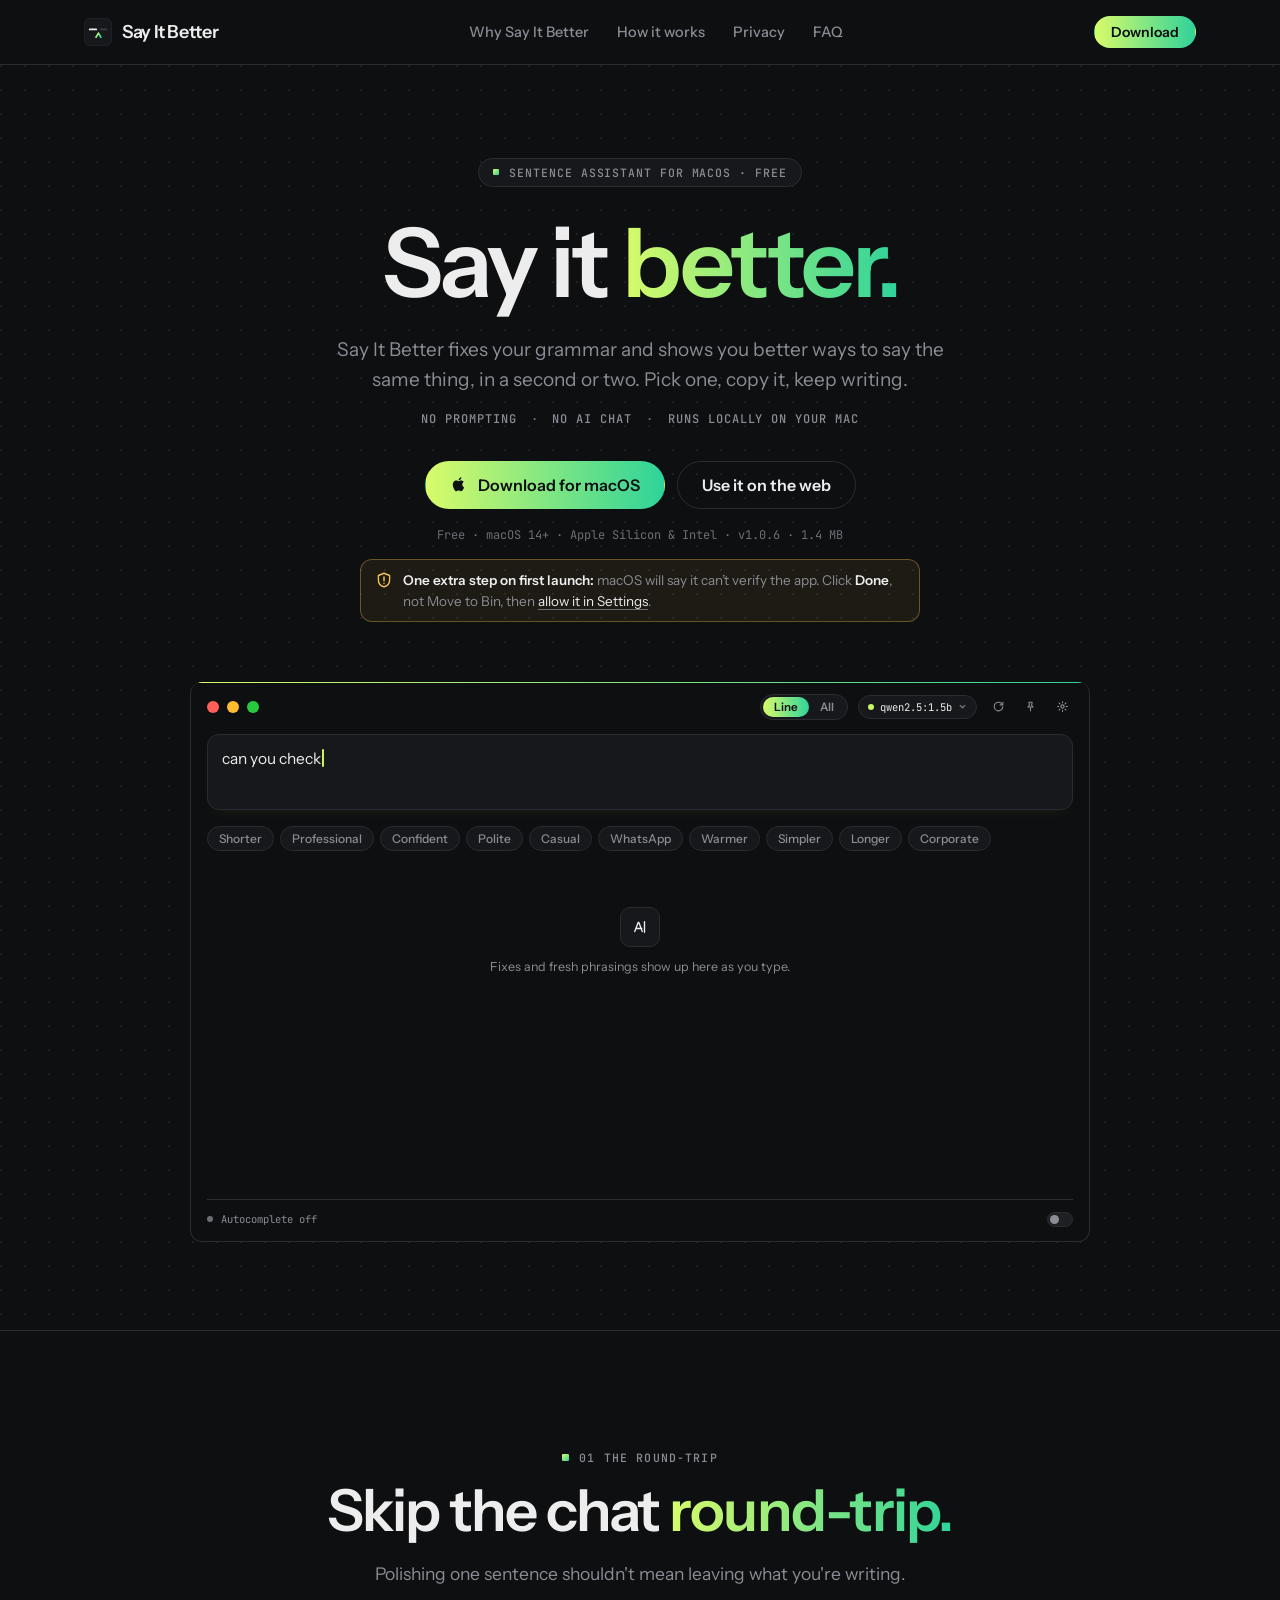
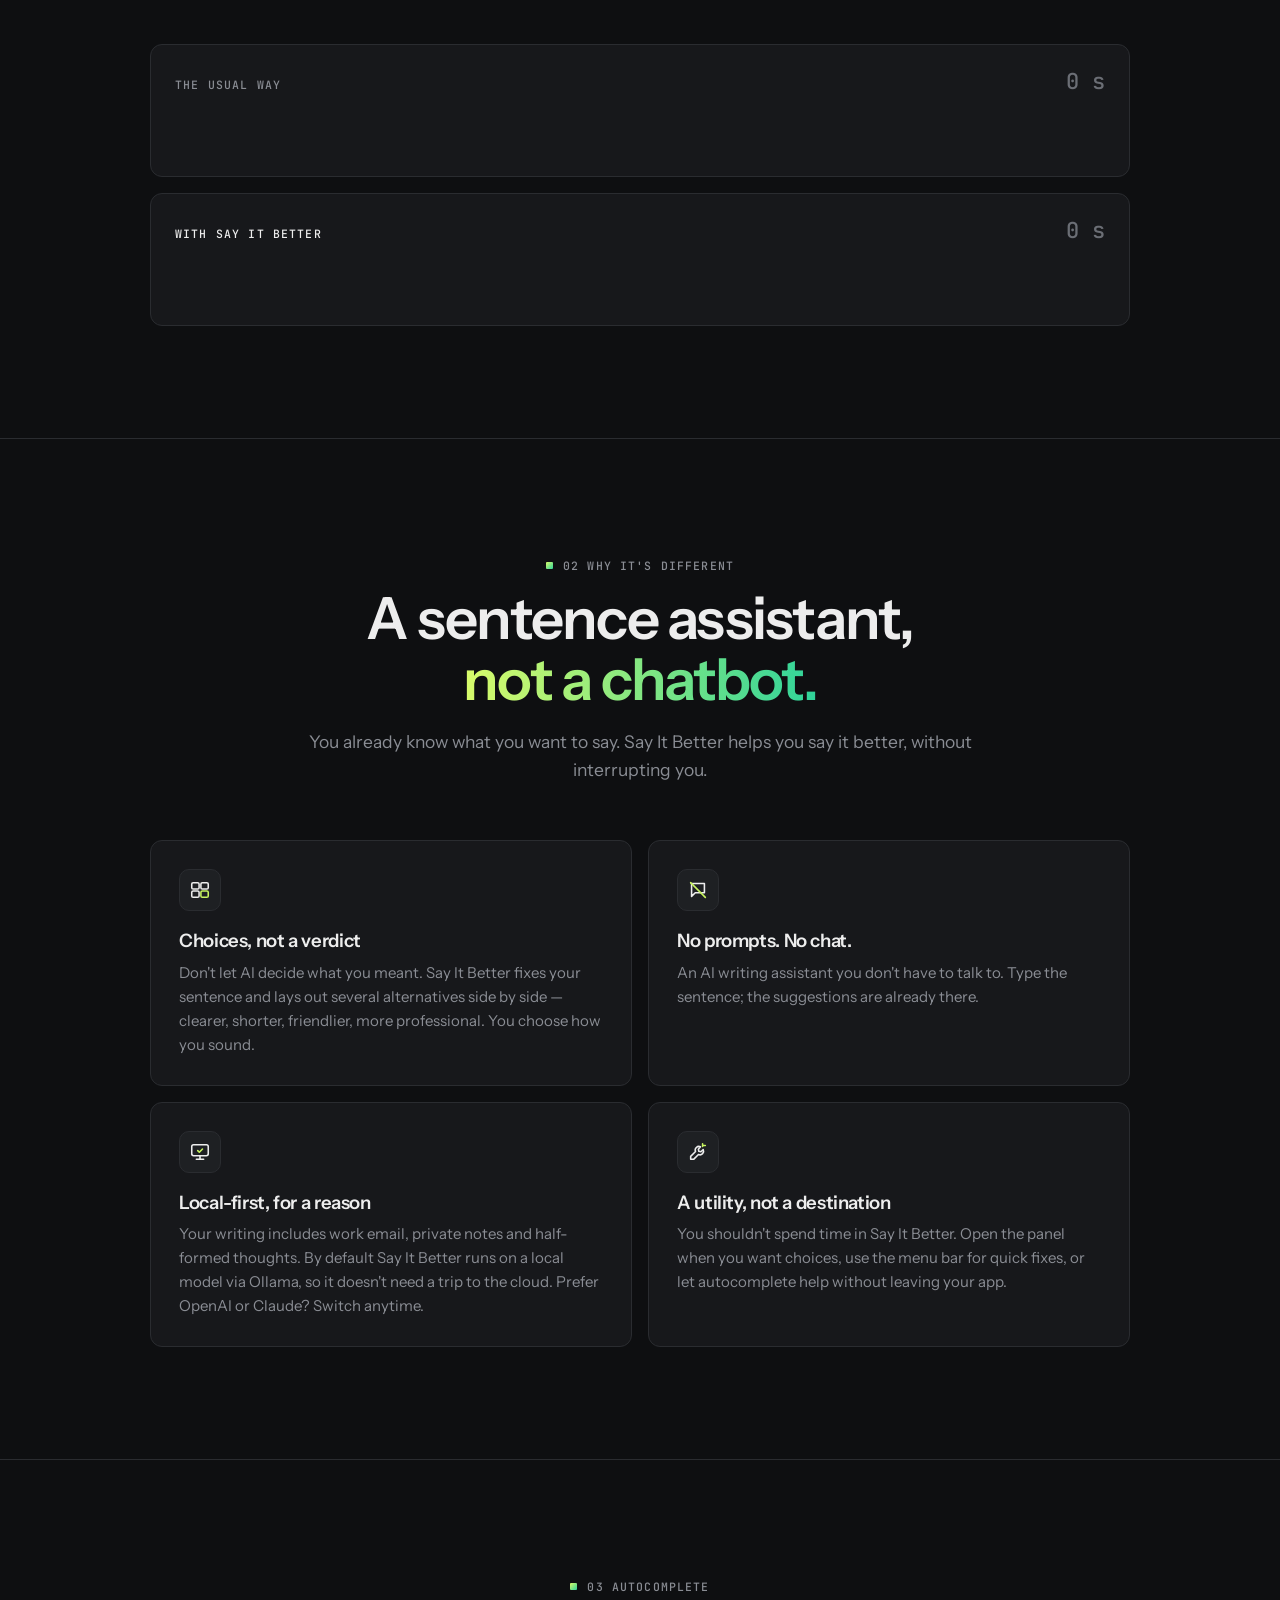
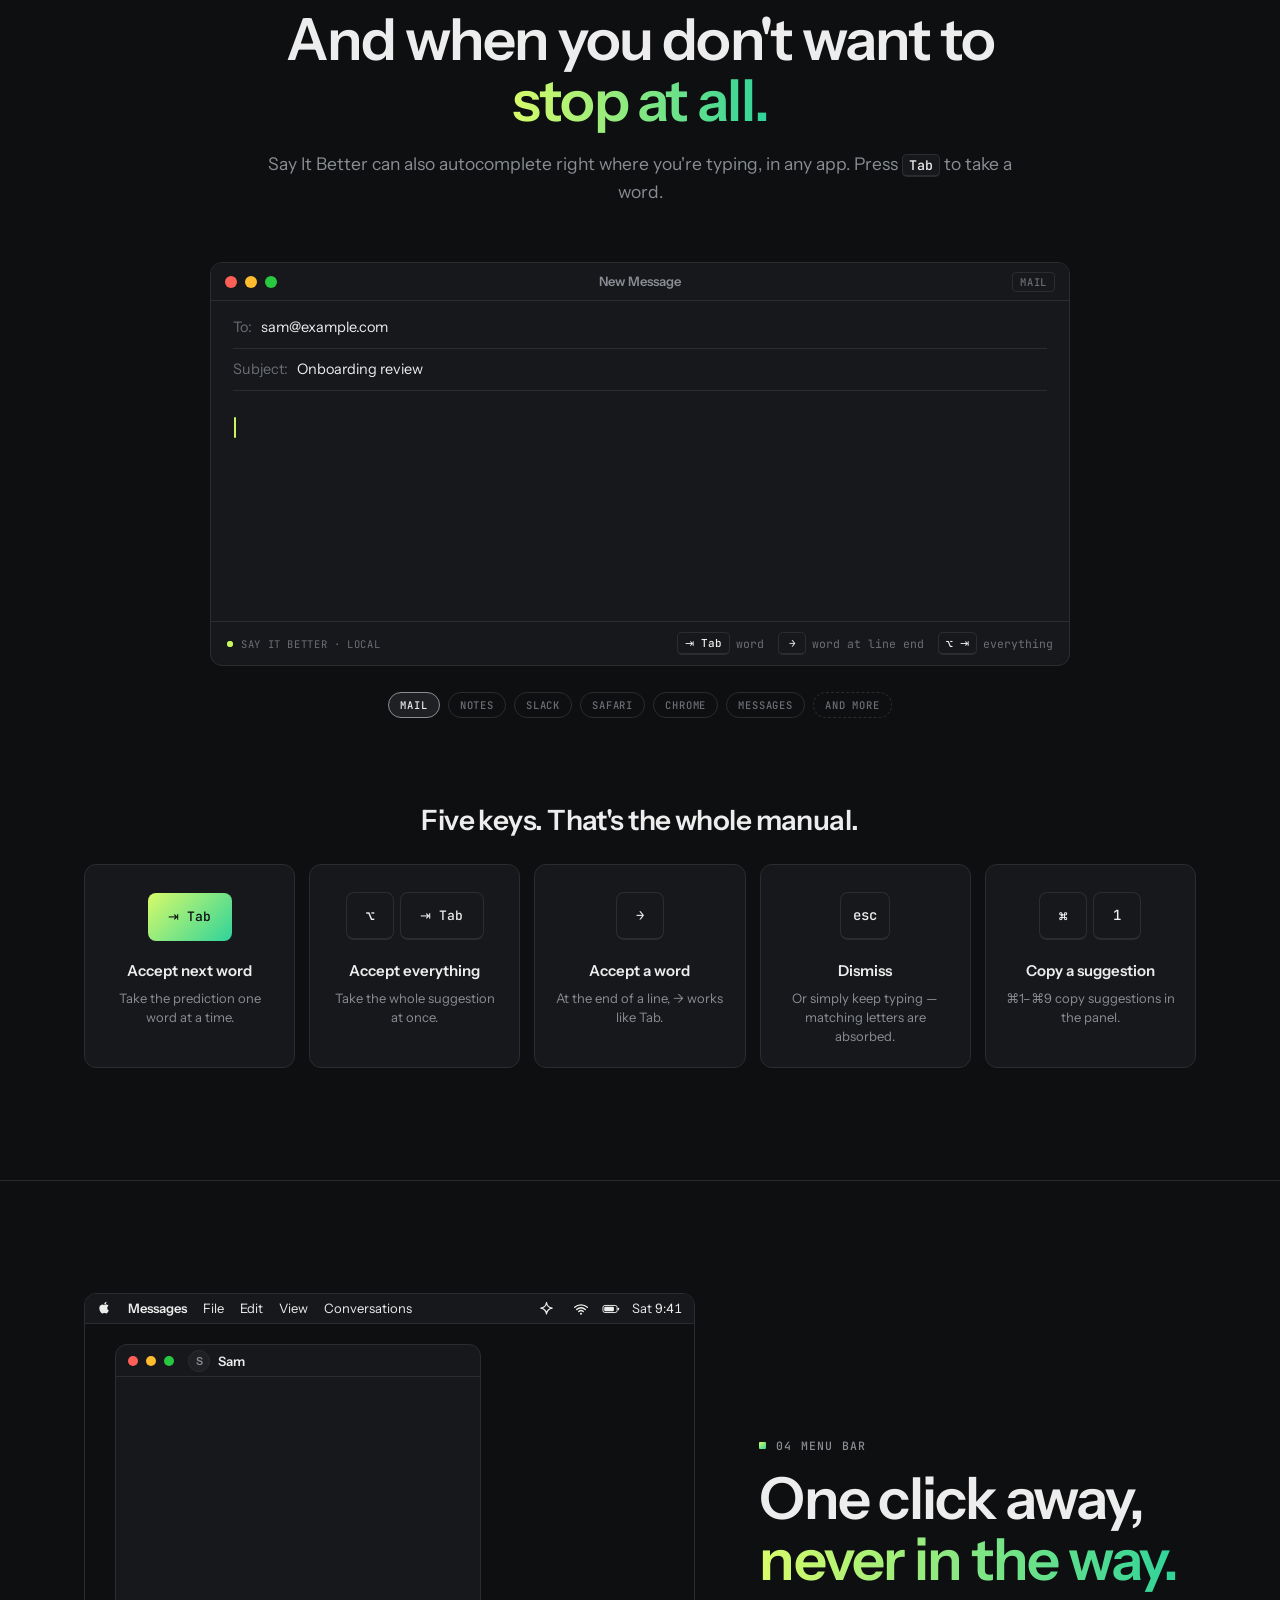
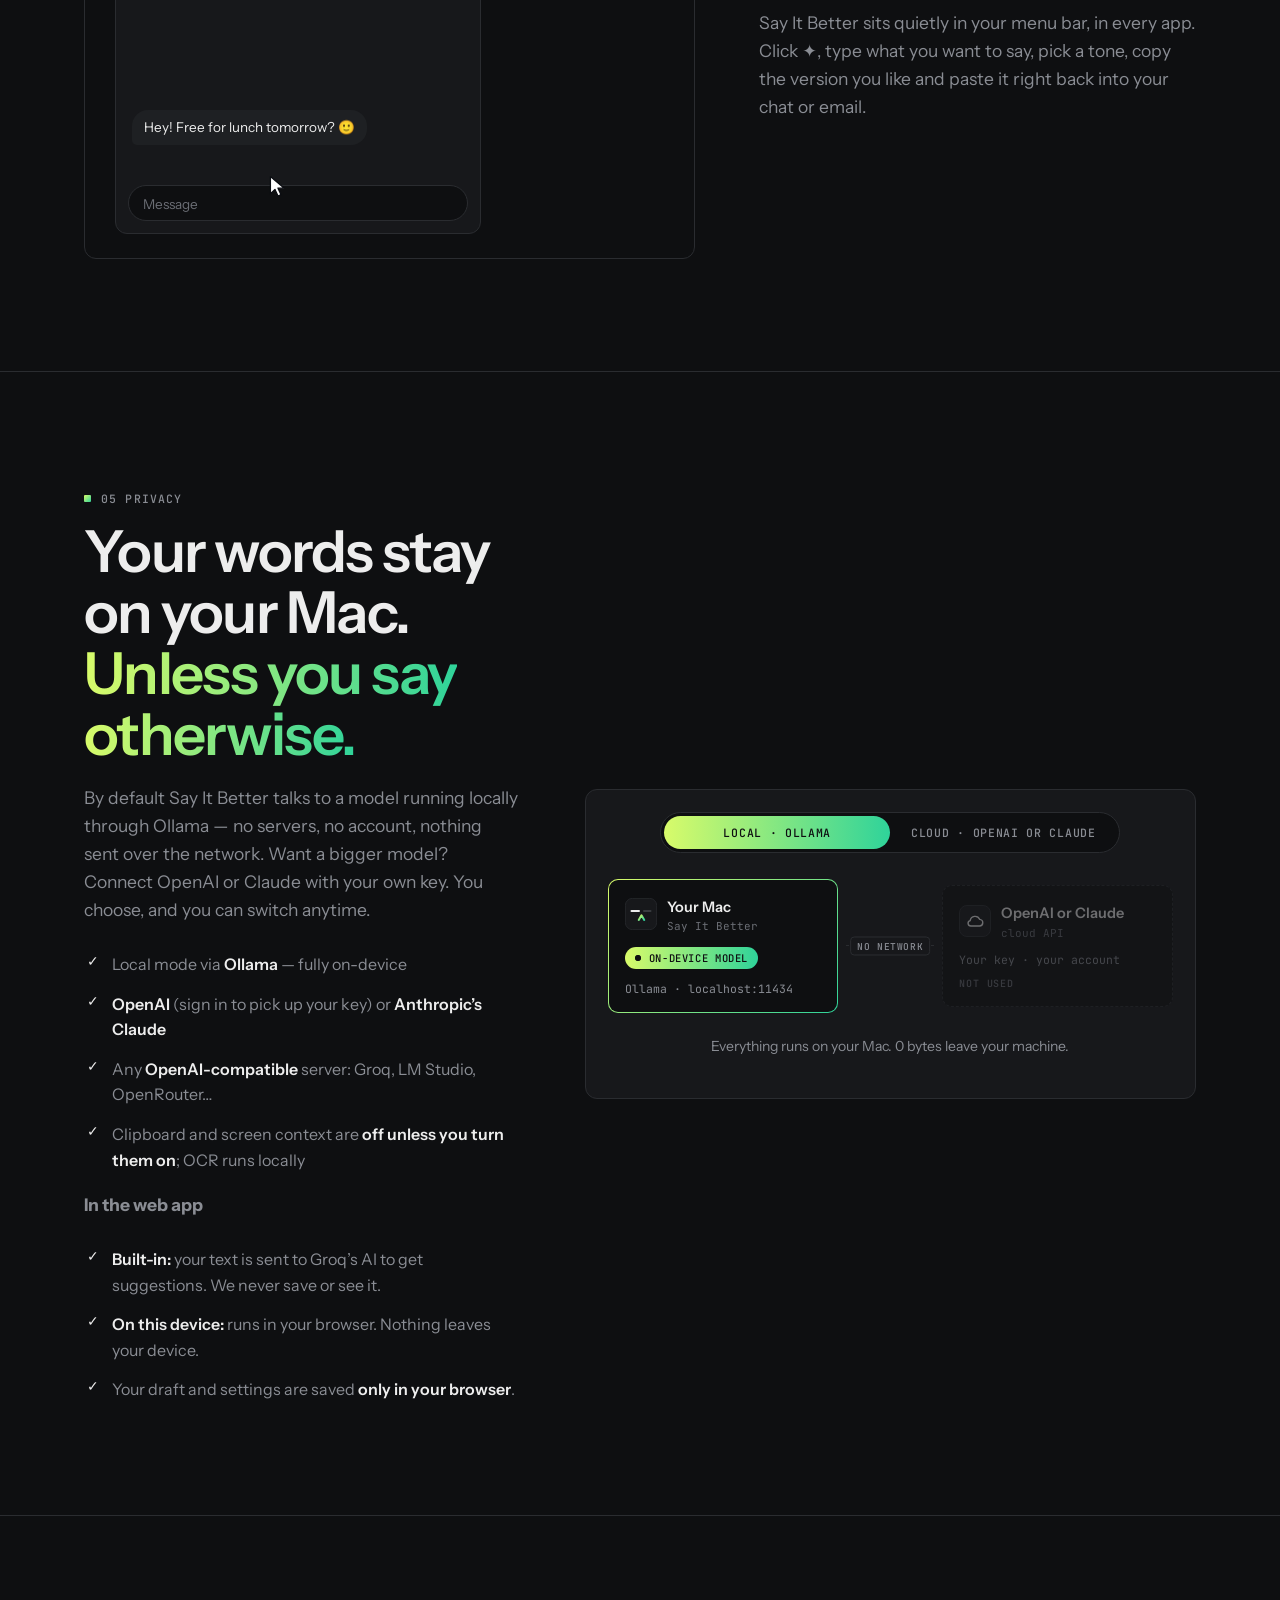
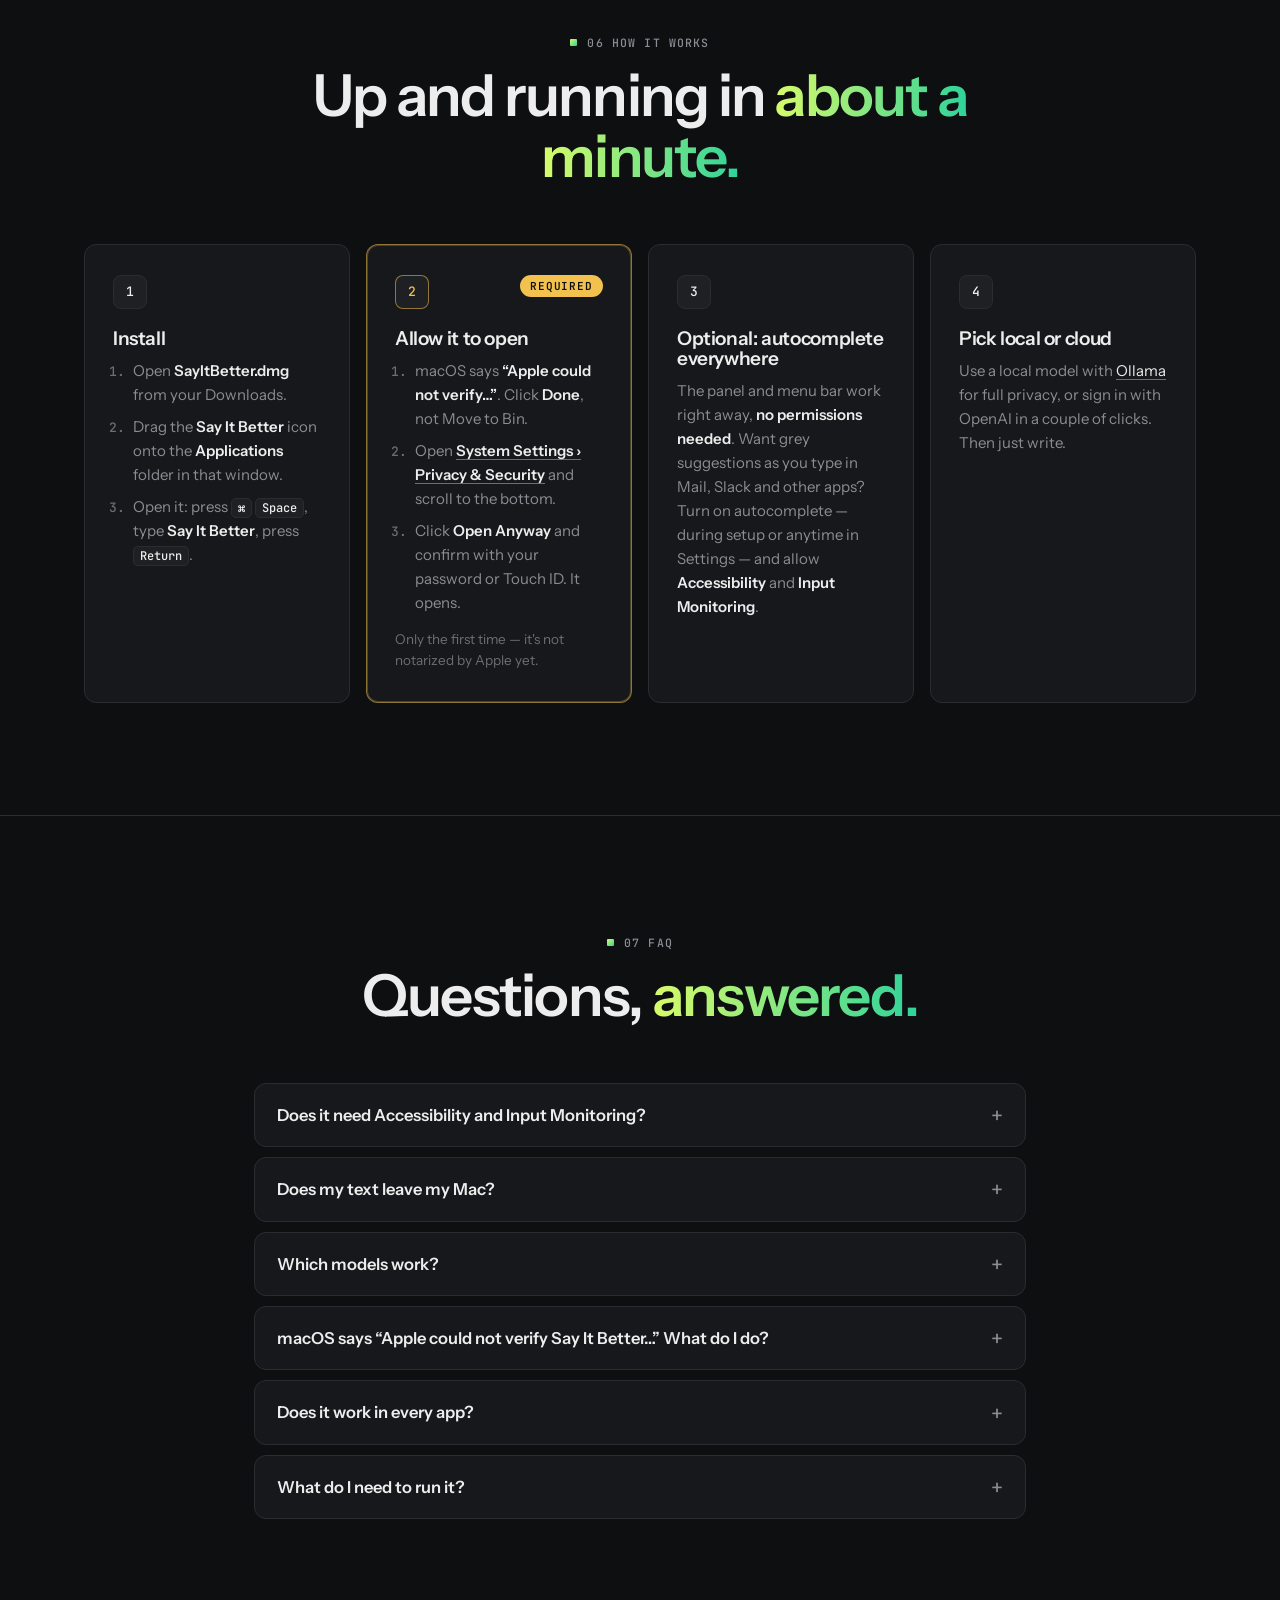
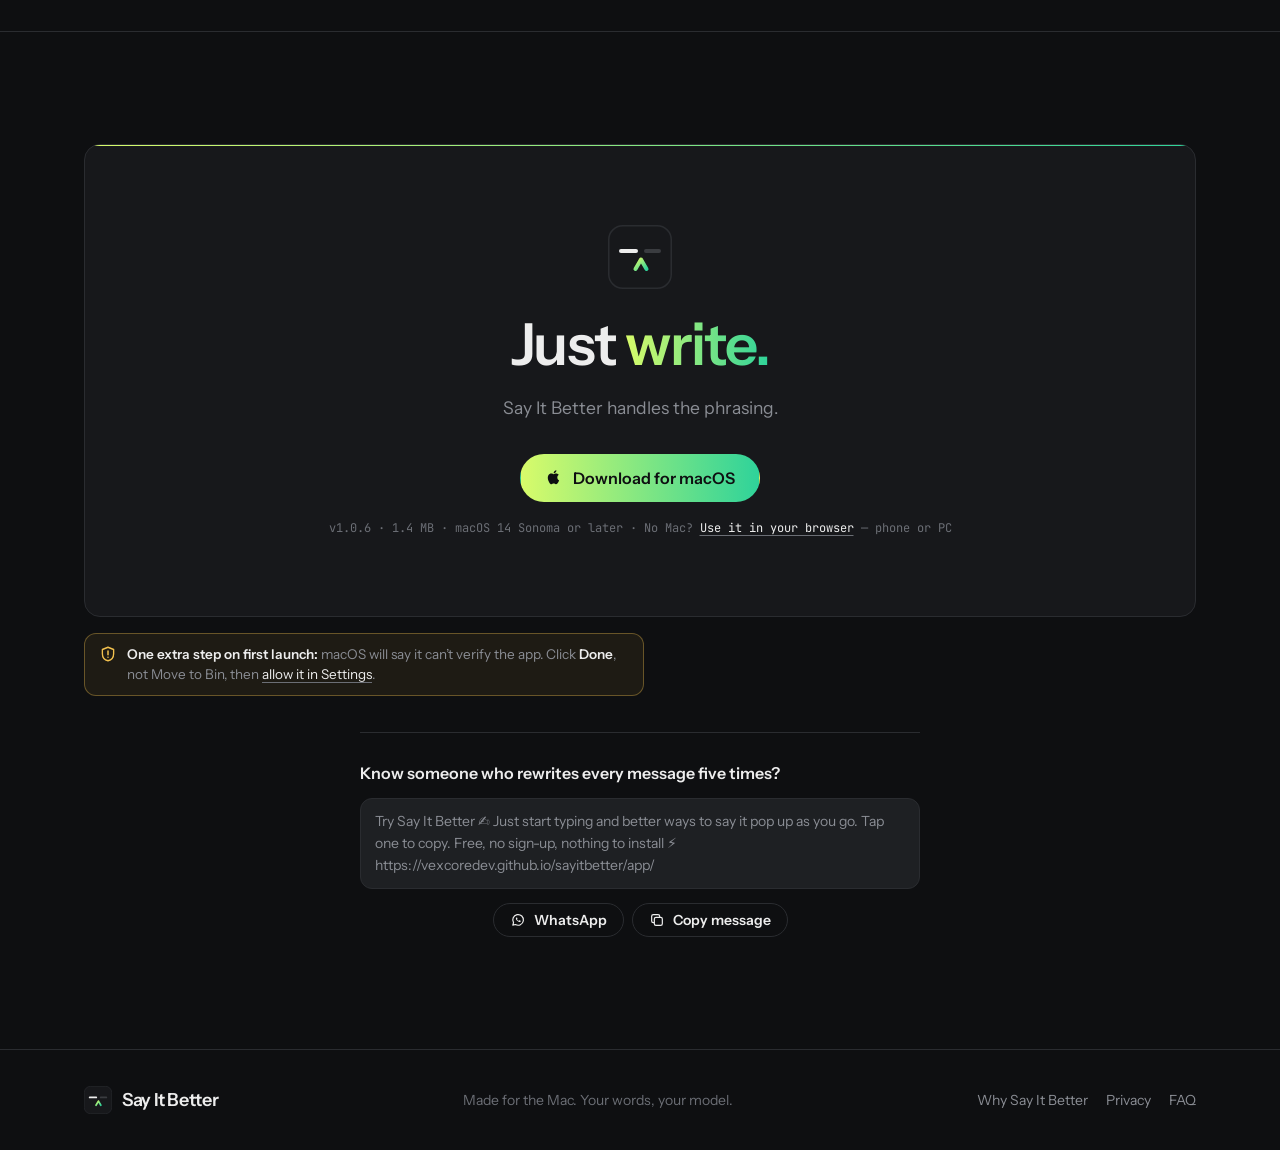
==== commit b16523fb: "Short built-in hint, Privacy link in settings, web app privacy notes Co-Authored-By: Claude Opus 5.5" ====
--- a/index.html
+++ b/index.html
@@ -342,6 +342,12 @@
             <li><strong>OpenAI</strong> (sign in to pick up your key) or <strong>Anthropic’s Claude</strong></li>
             <li>Any <strong>OpenAI-compatible</strong> server: Groq, LM Studio, OpenRouter…</li>
             <li>Clipboard and screen context are <strong>off unless you turn them on</strong>; OCR runs locally</li>
+          </ul>
+          <p class="sub" id="privacy-web"><strong>In the web app</strong></p>
+          <ul class="checks">
+            <li><strong>Built-in:</strong> your text is sent to Groq’s AI to get suggestions. We never save or see it.</li>
+            <li><strong>On this device:</strong> runs in your browser. Nothing leaves your device.</li>
+            <li>Your draft and settings are saved <strong>only in your browser</strong>.</li>
           </ul>
         </div>
         <div class="stage">
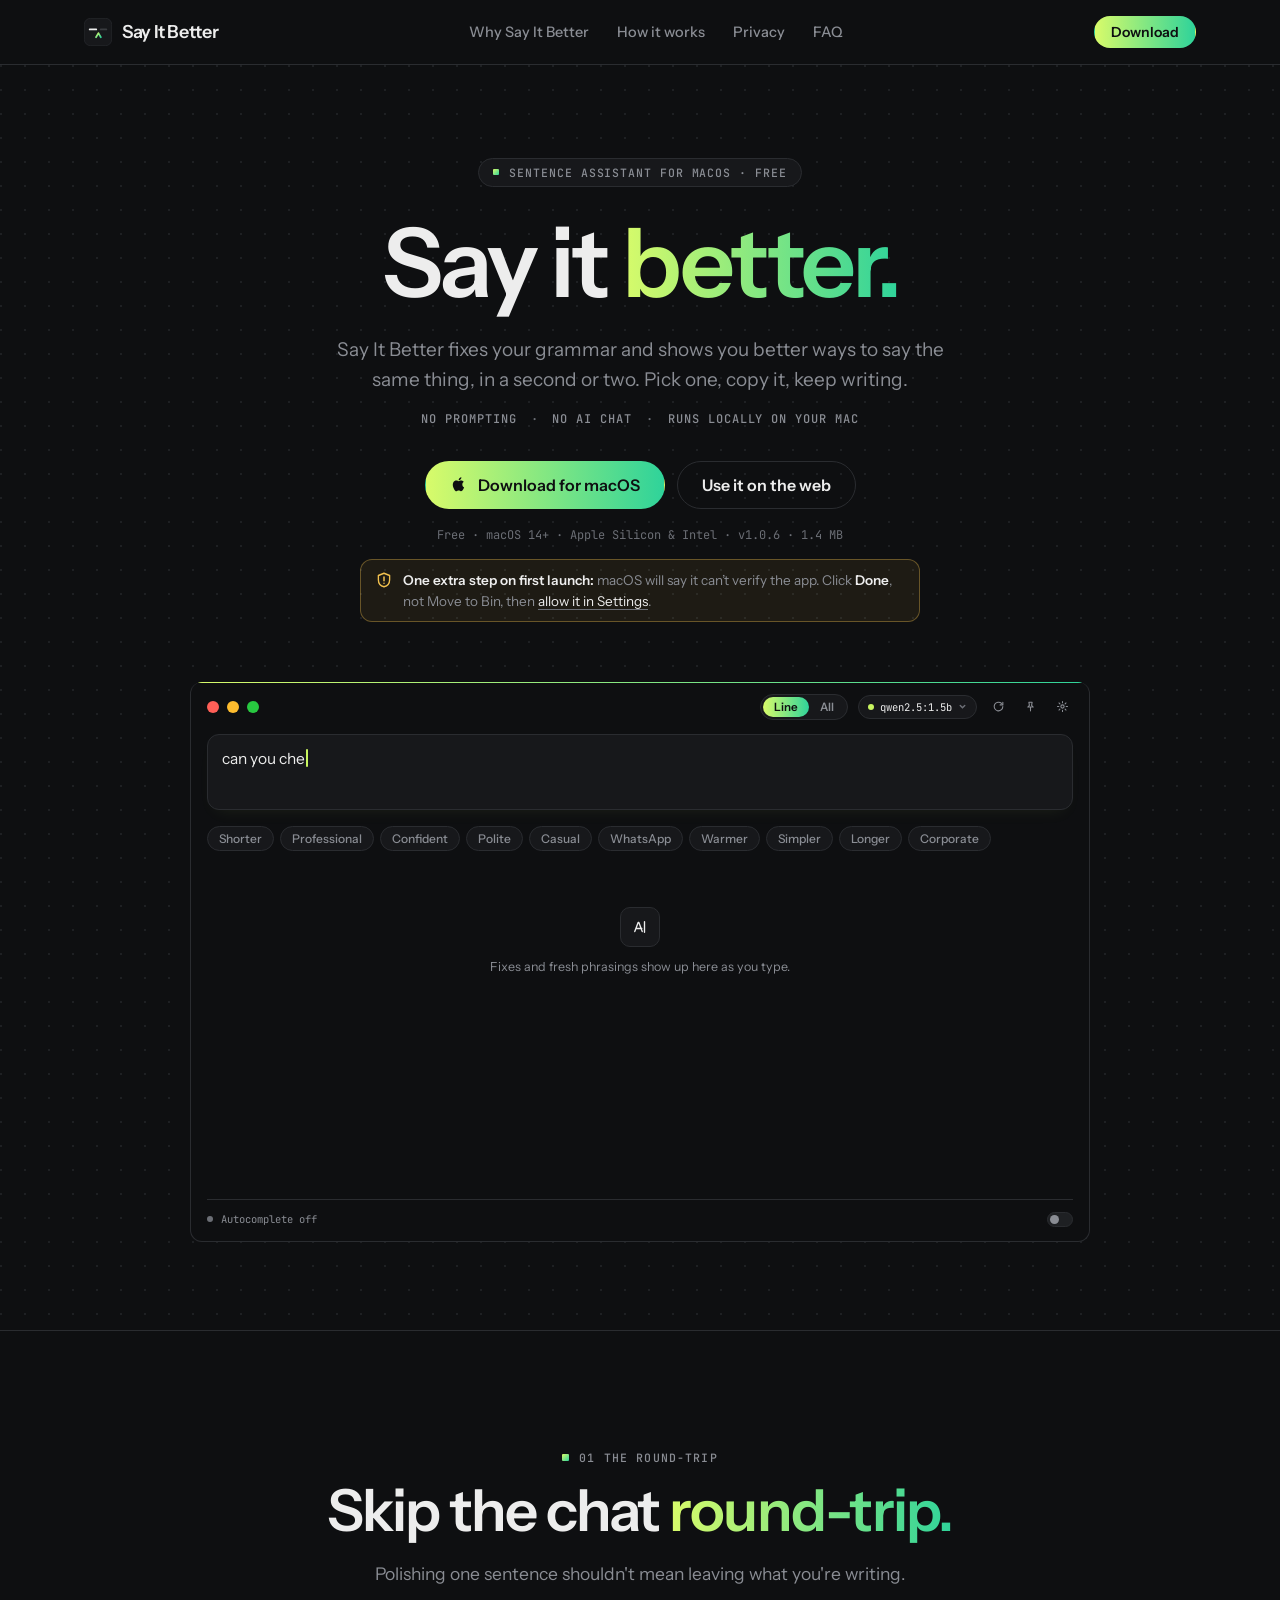
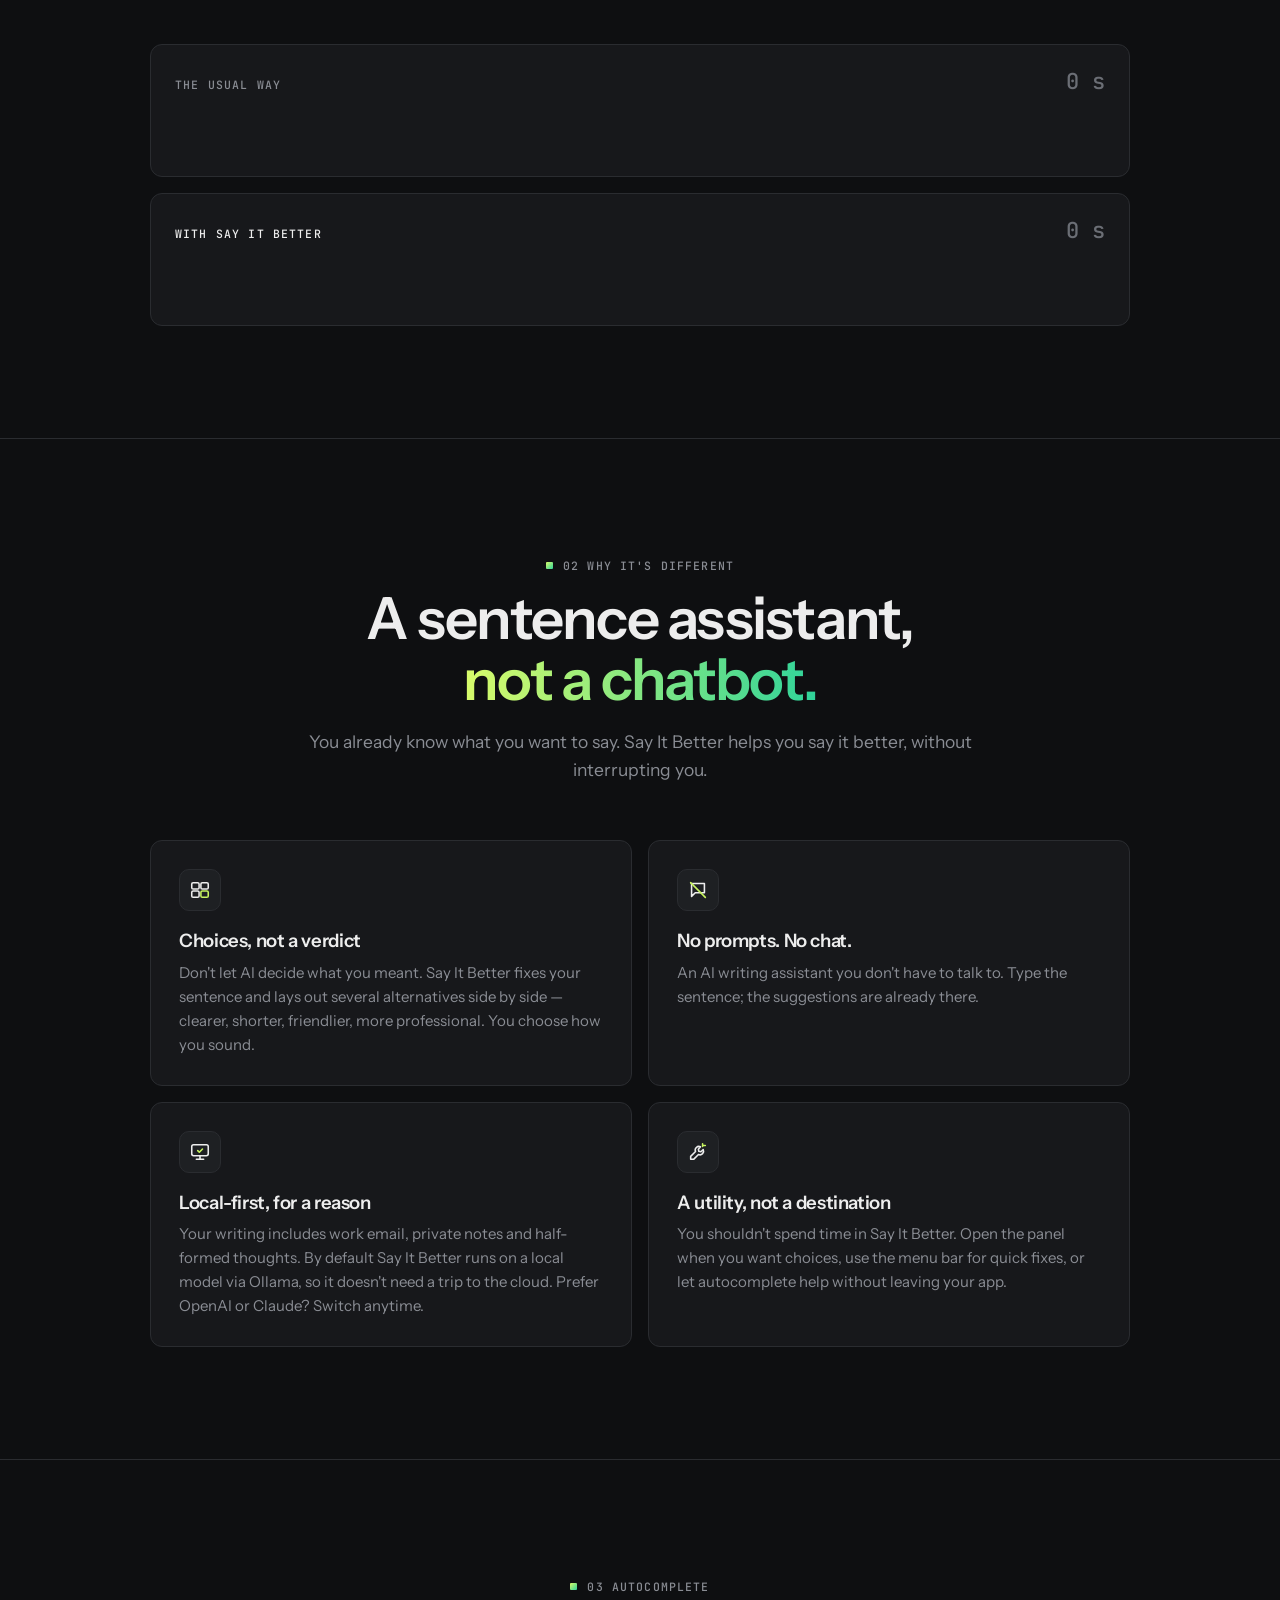
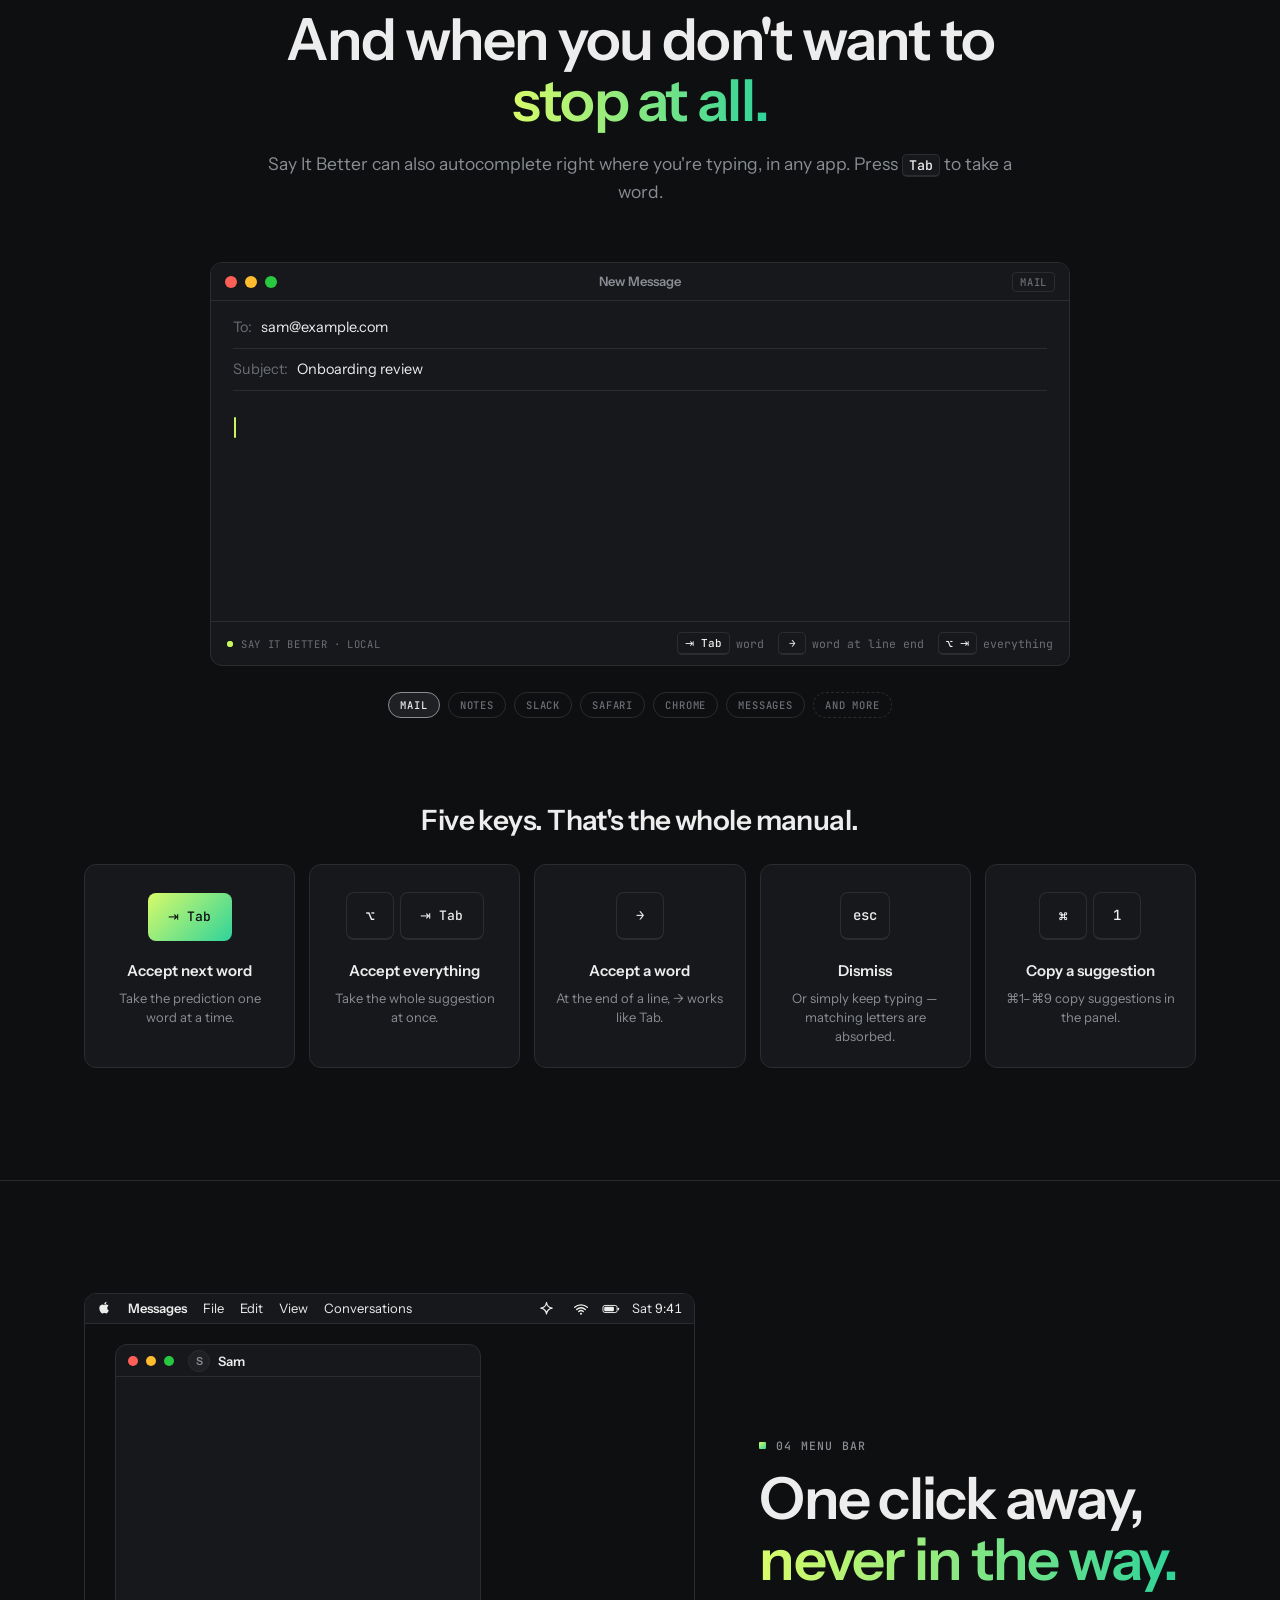
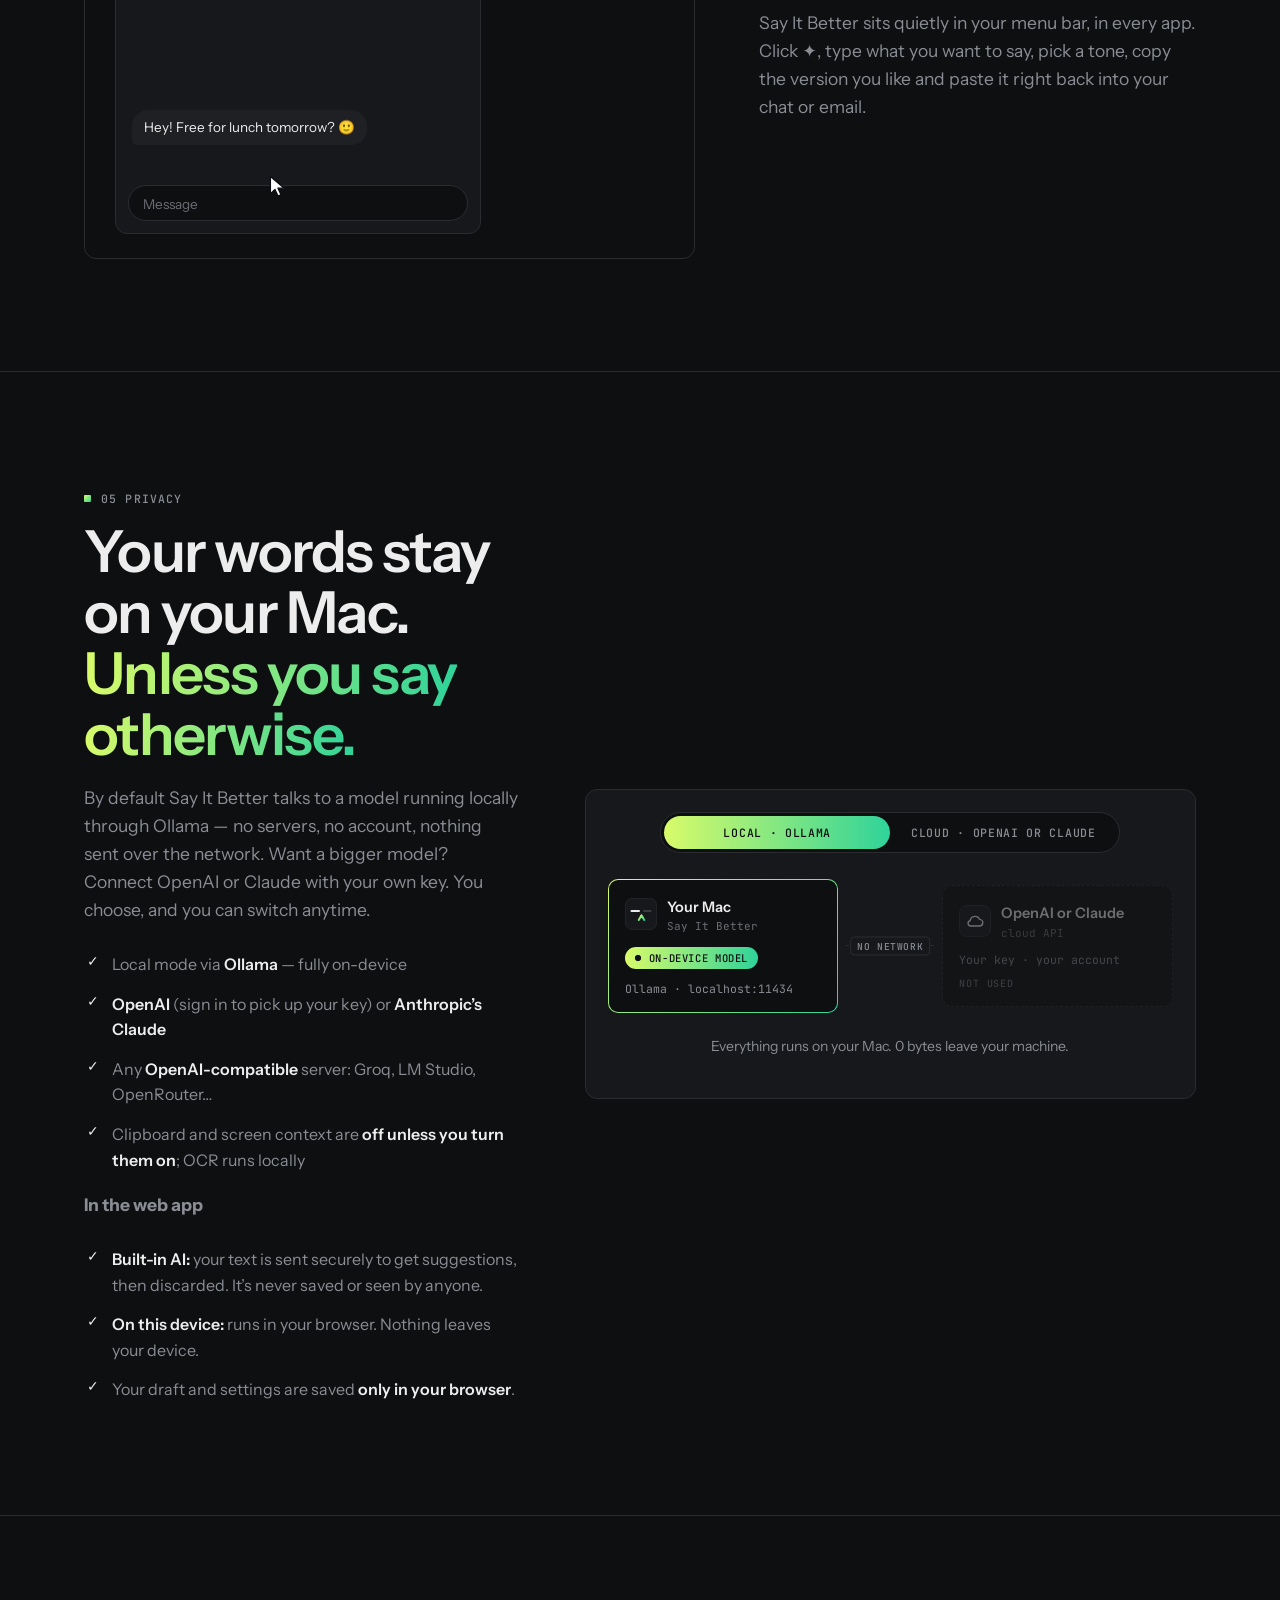
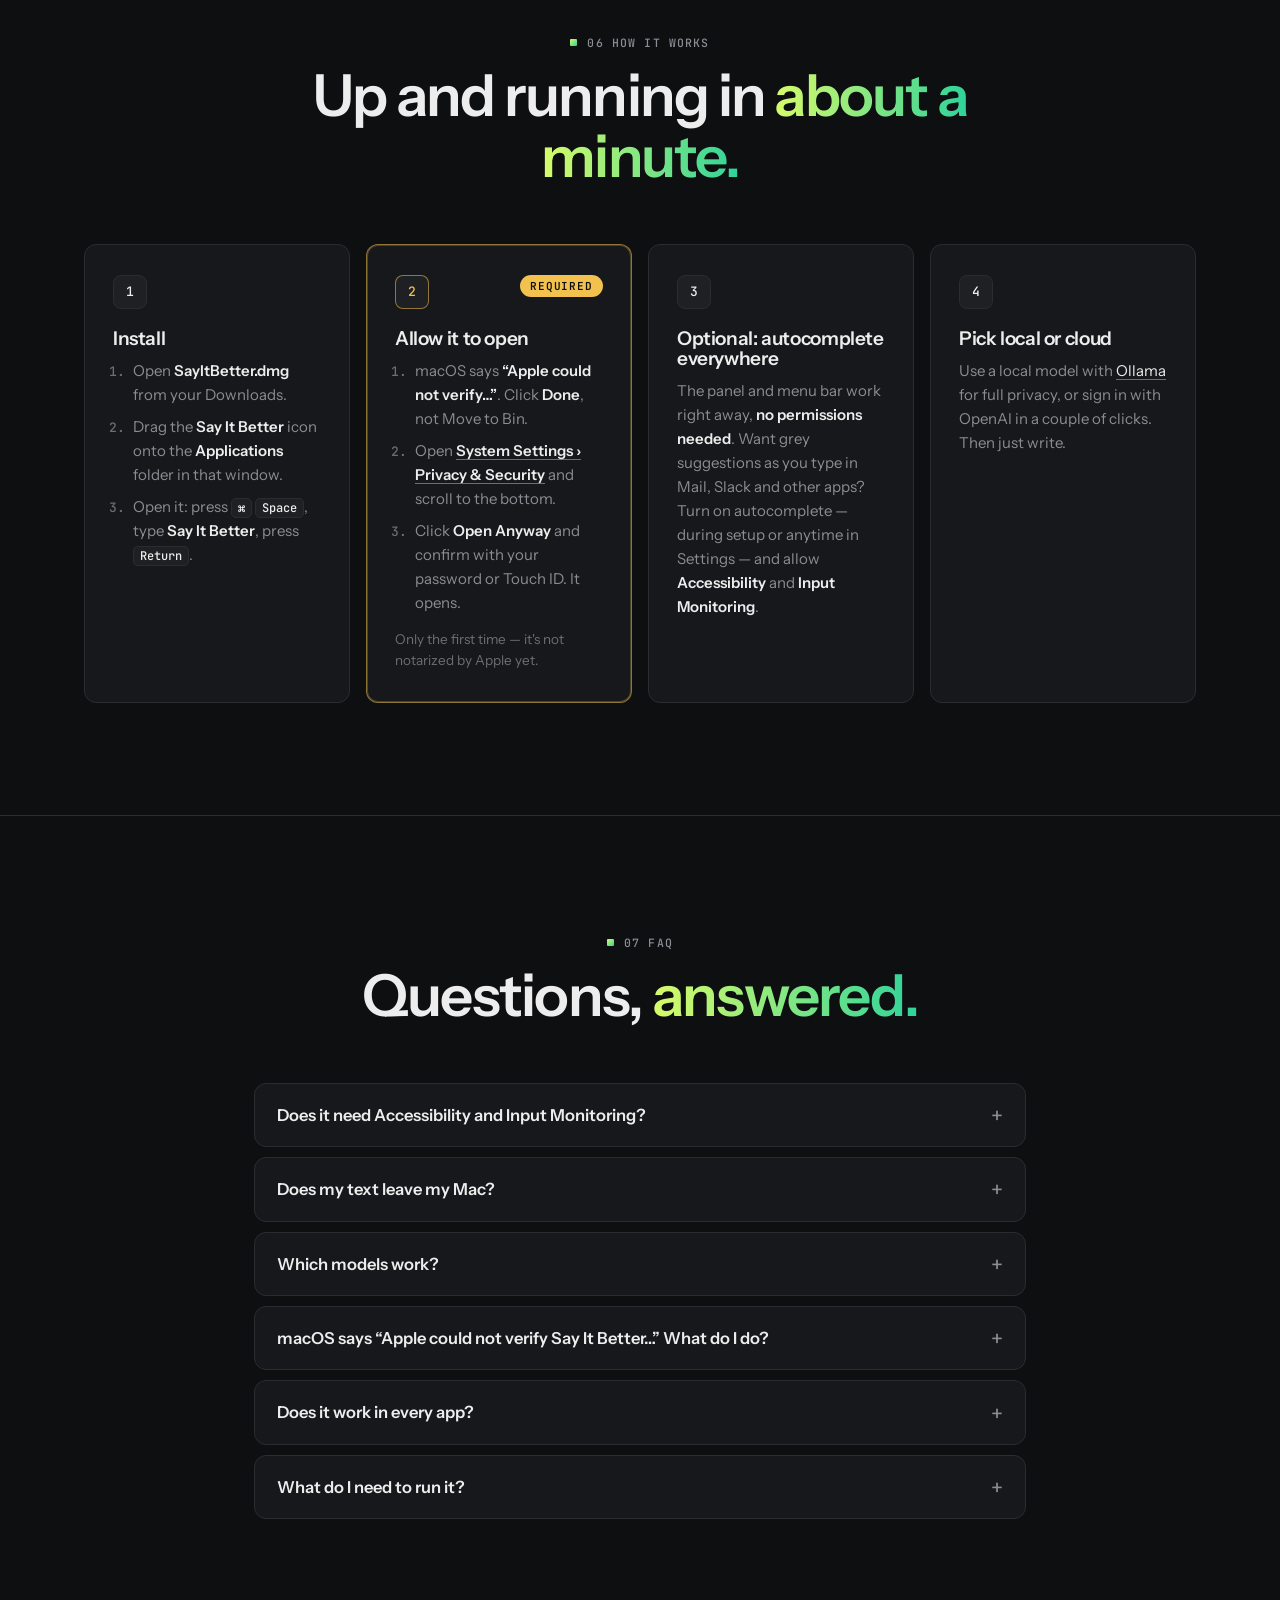
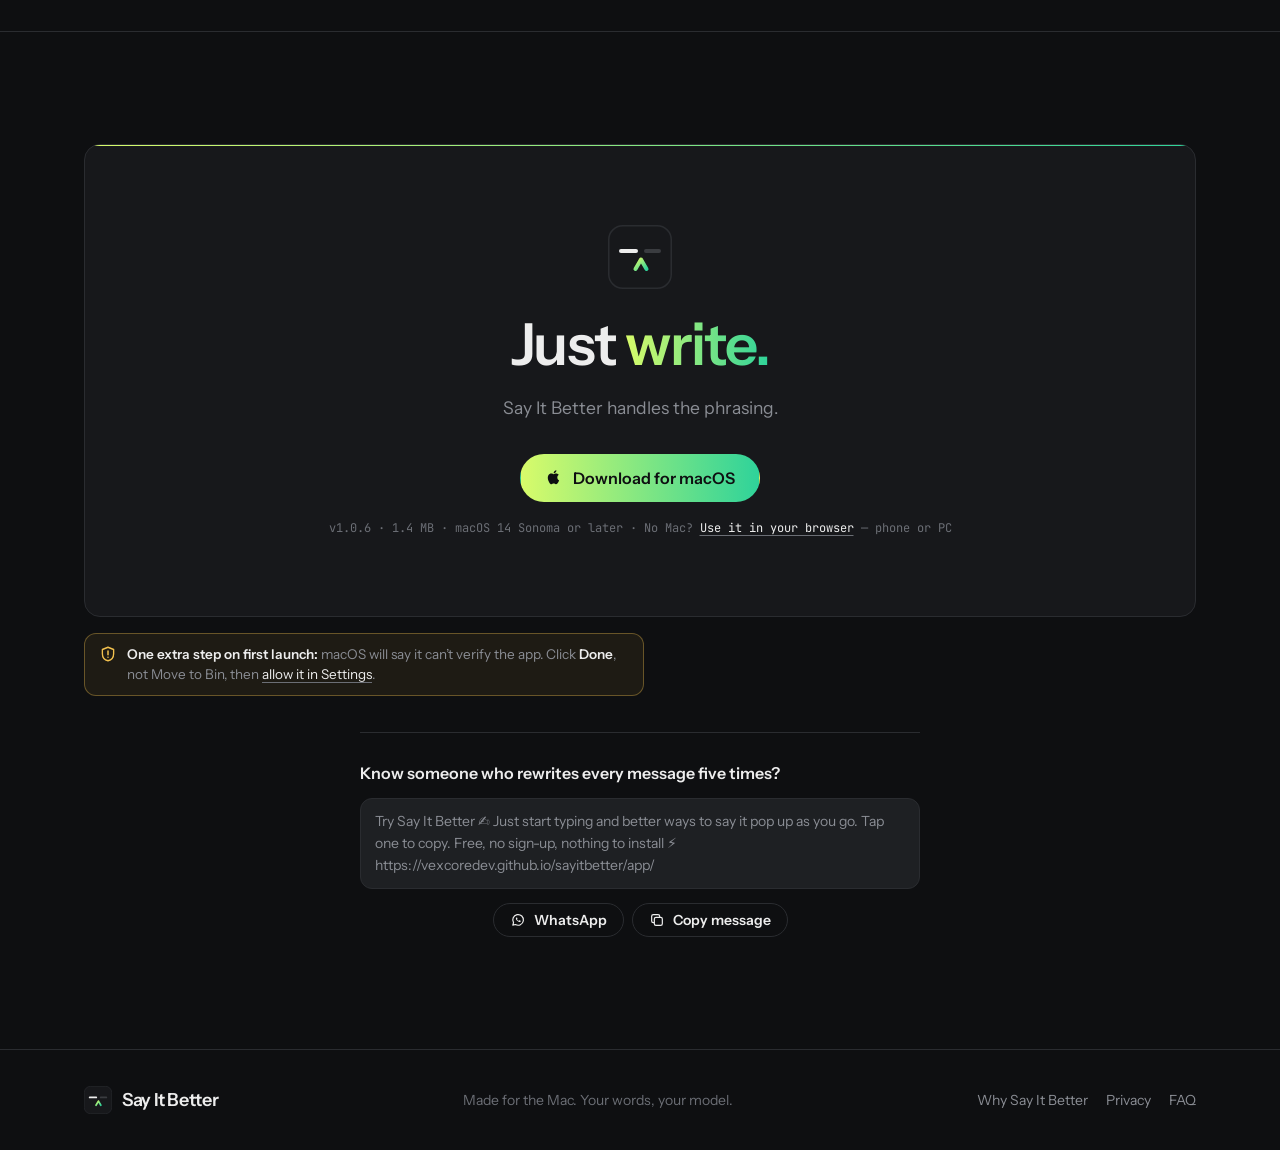
==== commit 24f05fcf: "Privacy: describe the built-in AI without naming the provider Co-Authored-By: Claude Opus 5.5 <norep" ====
--- a/index.html
+++ b/index.html
@@ -345,7 +345,7 @@
           </ul>
           <p class="sub" id="privacy-web"><strong>In the web app</strong></p>
           <ul class="checks">
-            <li><strong>Built-in:</strong> your text is sent to Groq’s AI to get suggestions. We never save or see it.</li>
+            <li><strong>Built-in AI:</strong> your text is sent securely to get suggestions, then discarded. It’s never saved or seen by anyone.</li>
             <li><strong>On this device:</strong> runs in your browser. Nothing leaves your device.</li>
             <li>Your draft and settings are saved <strong>only in your browser</strong>.</li>
           </ul>
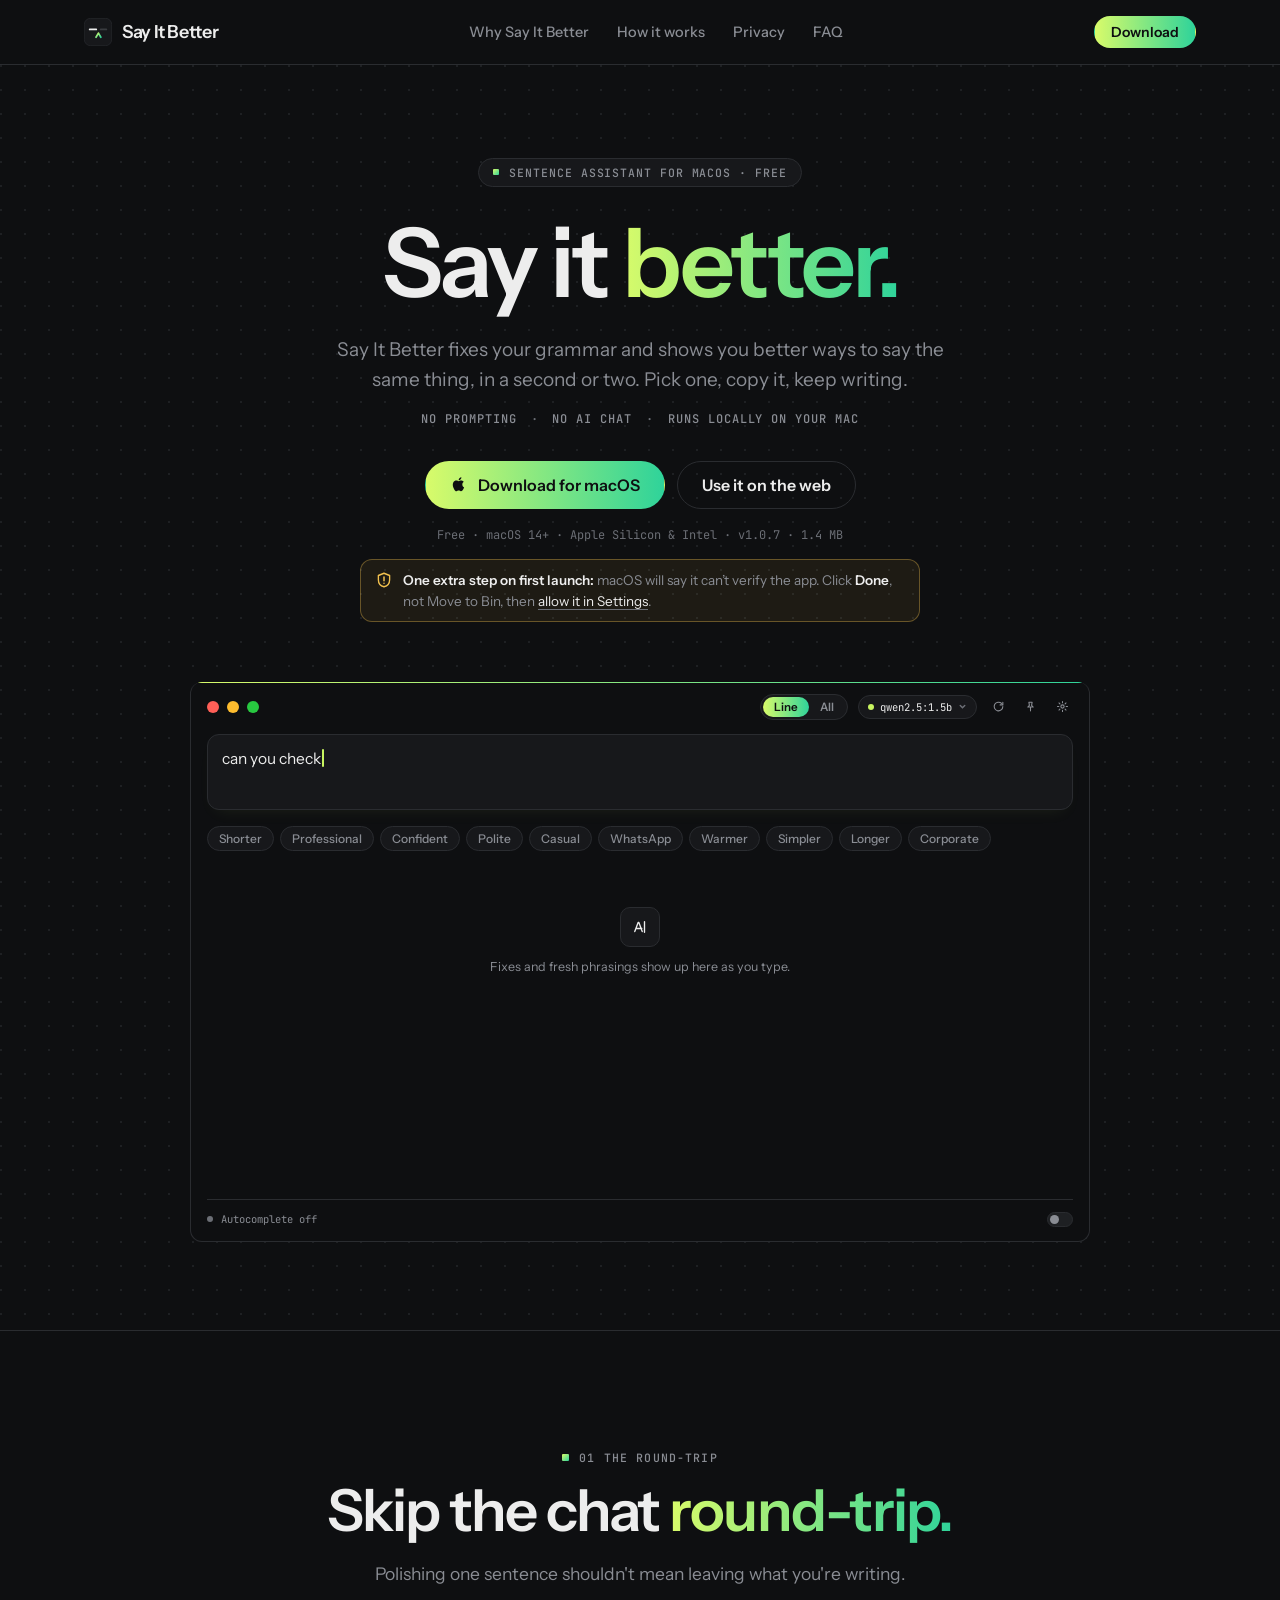
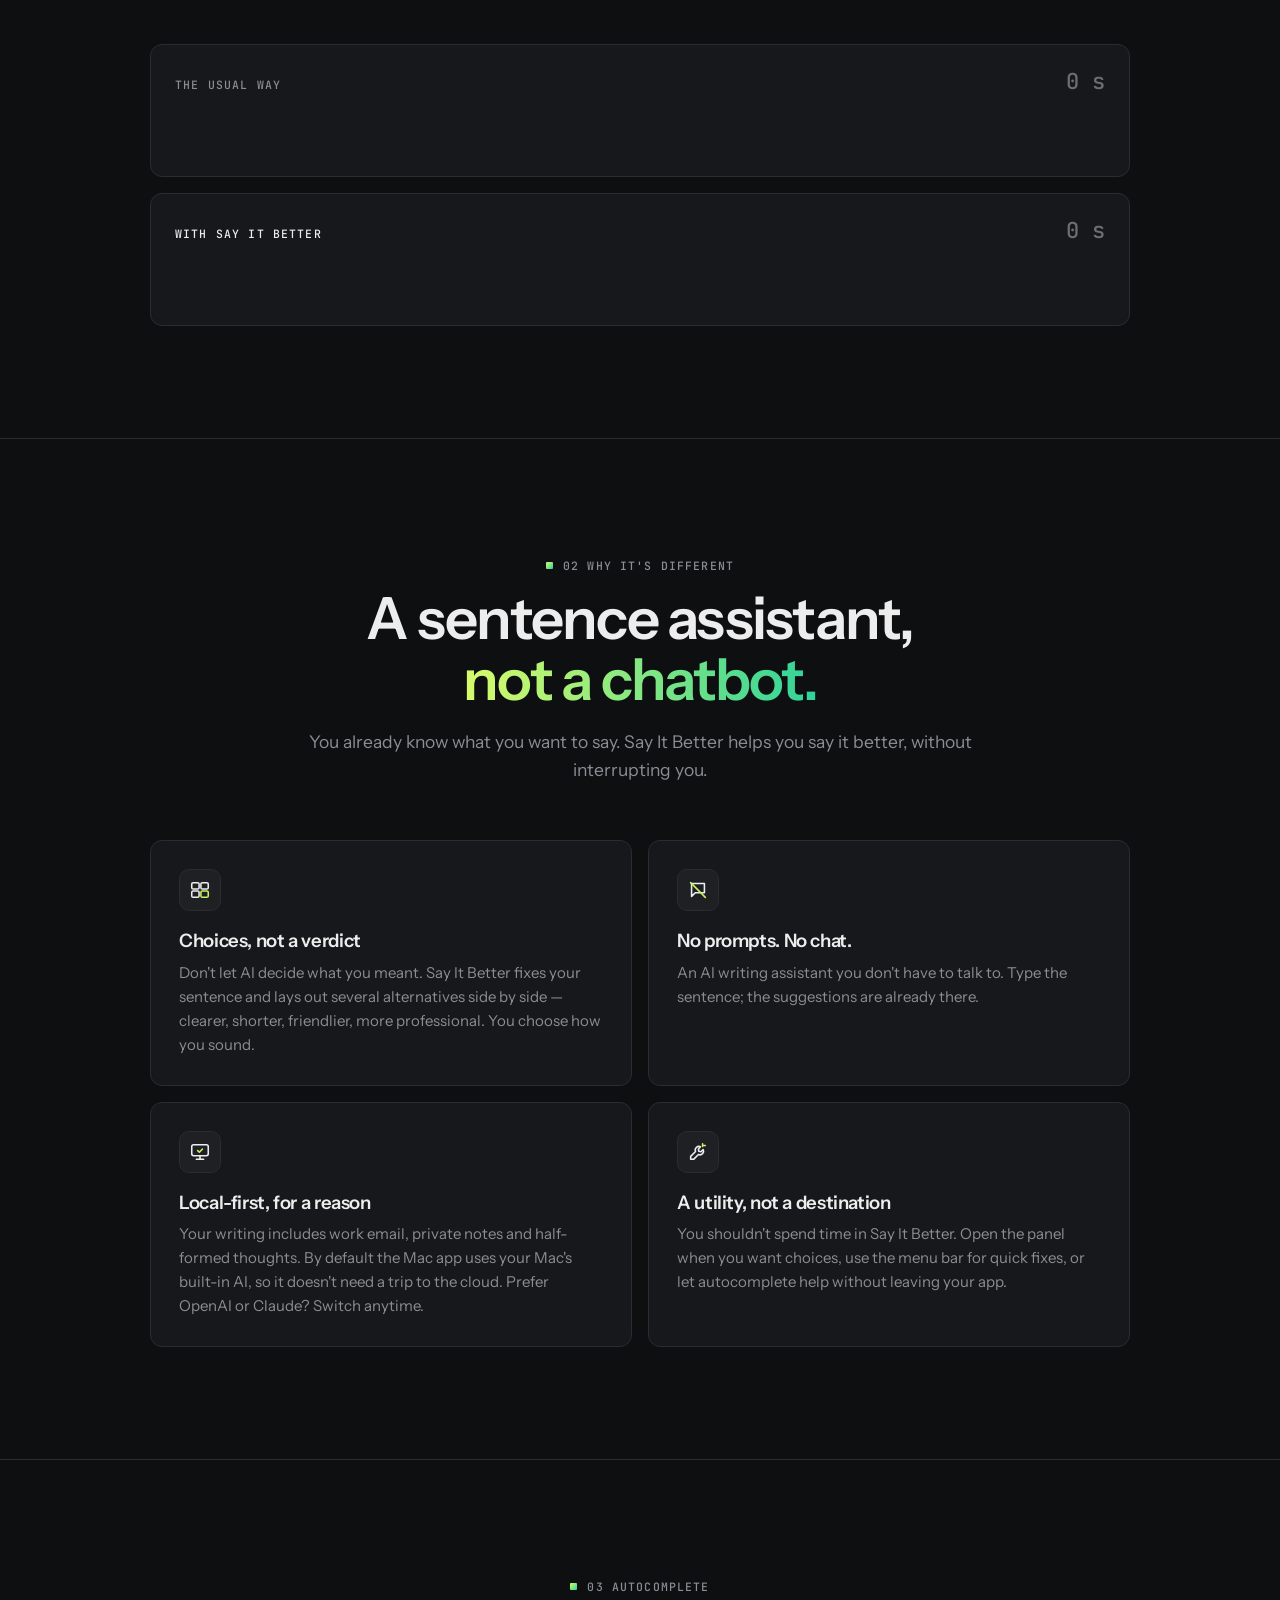
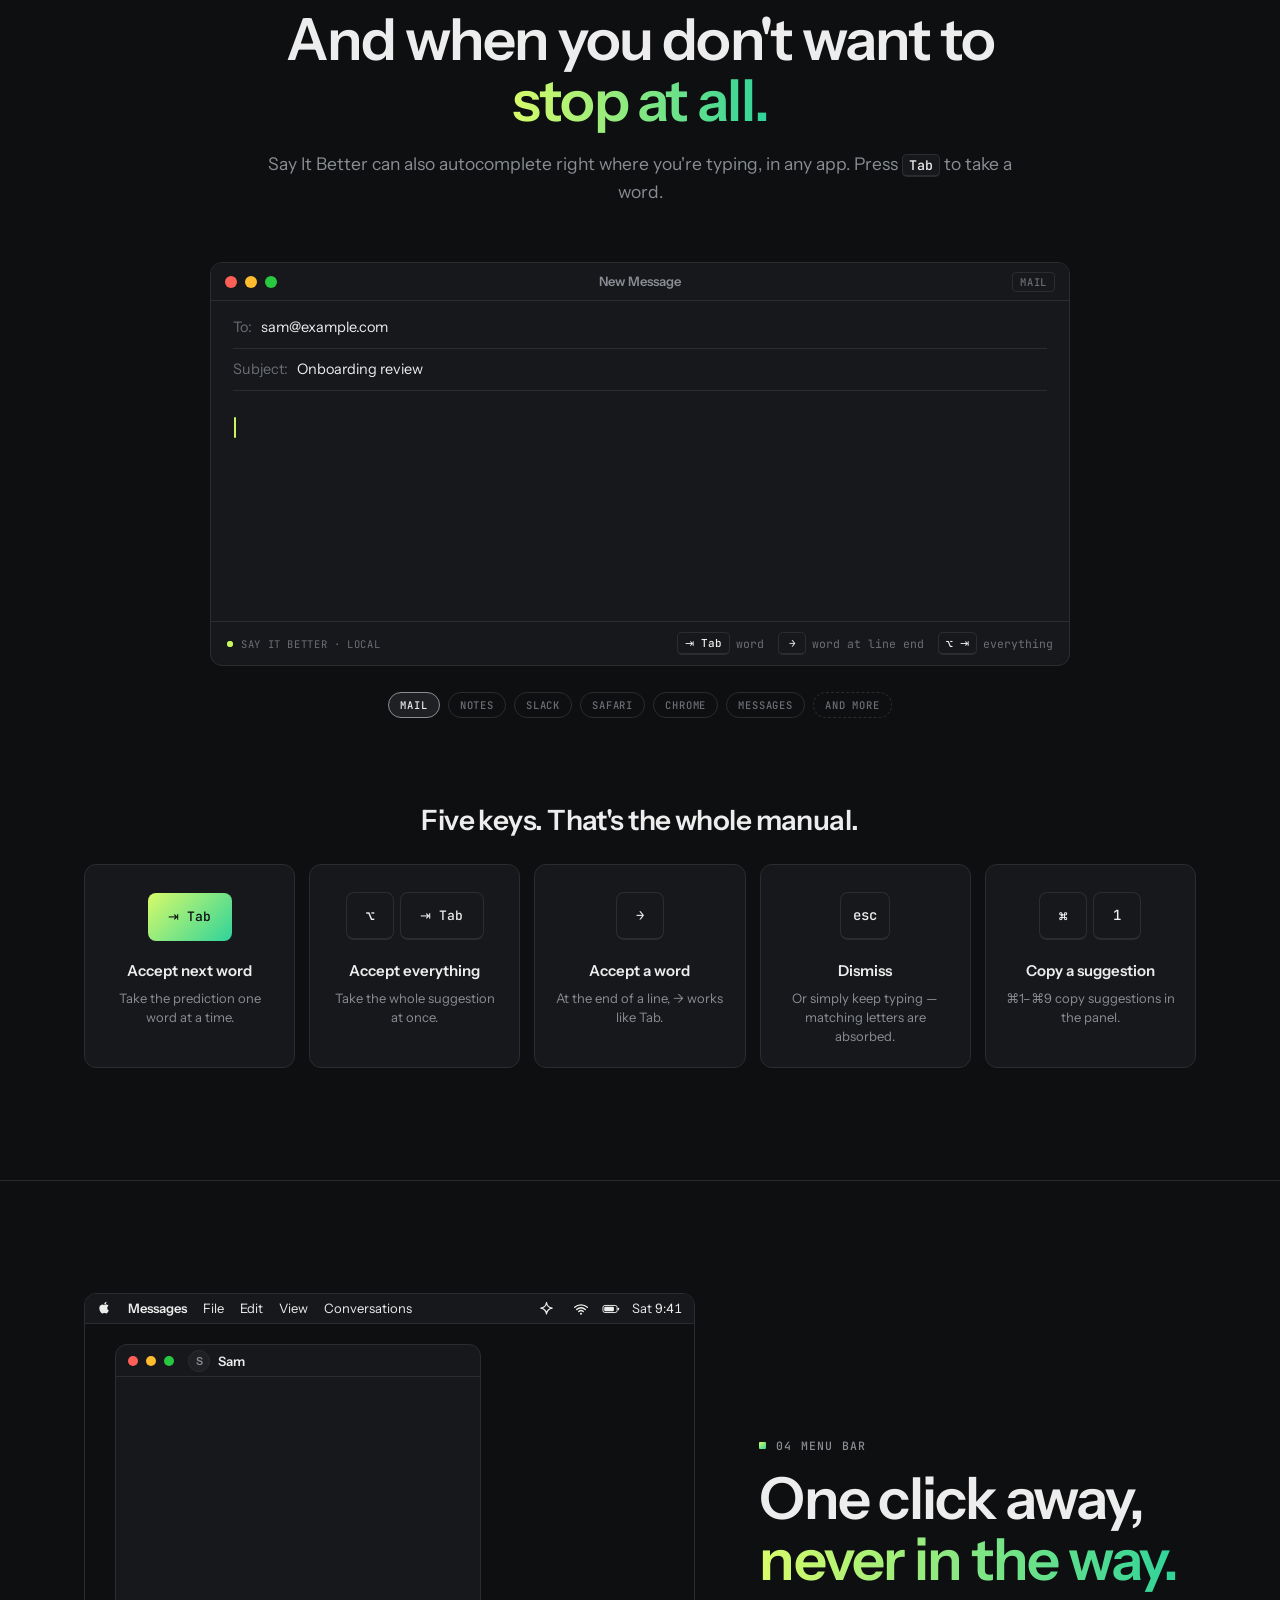
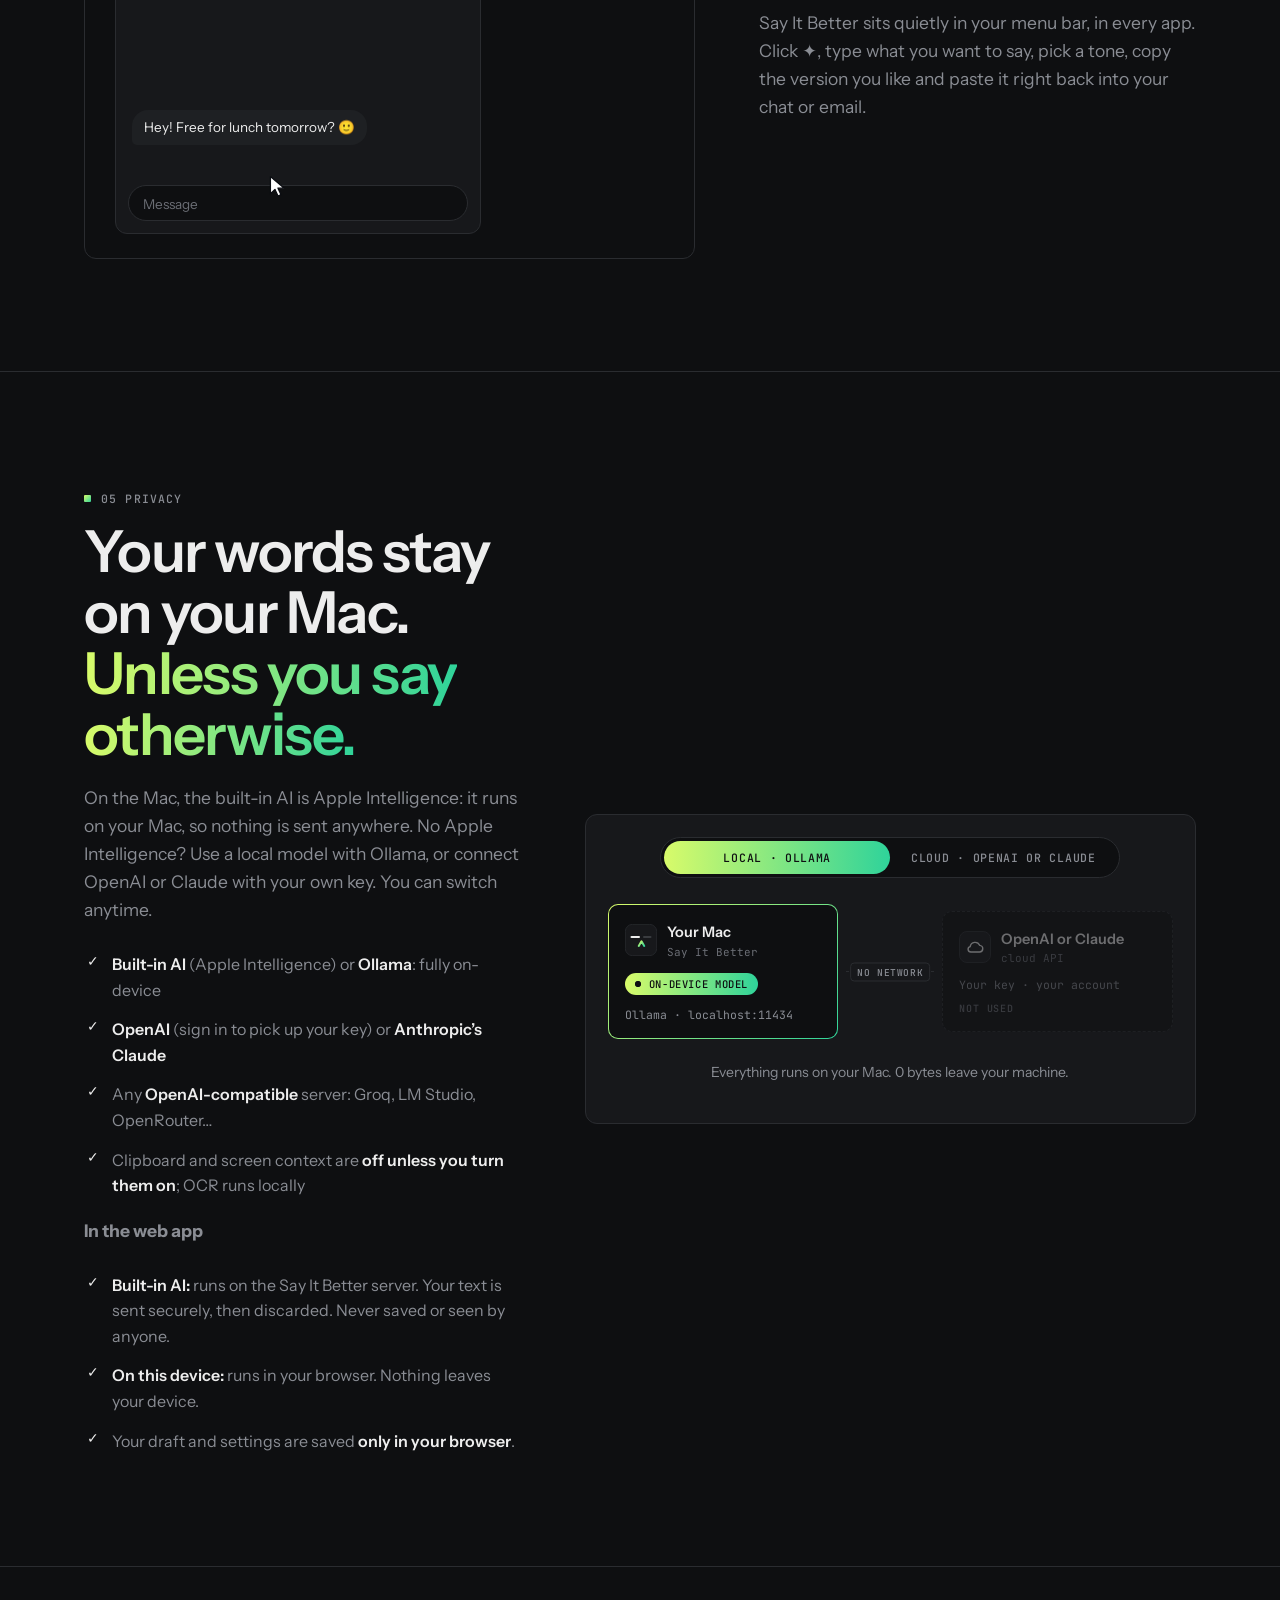
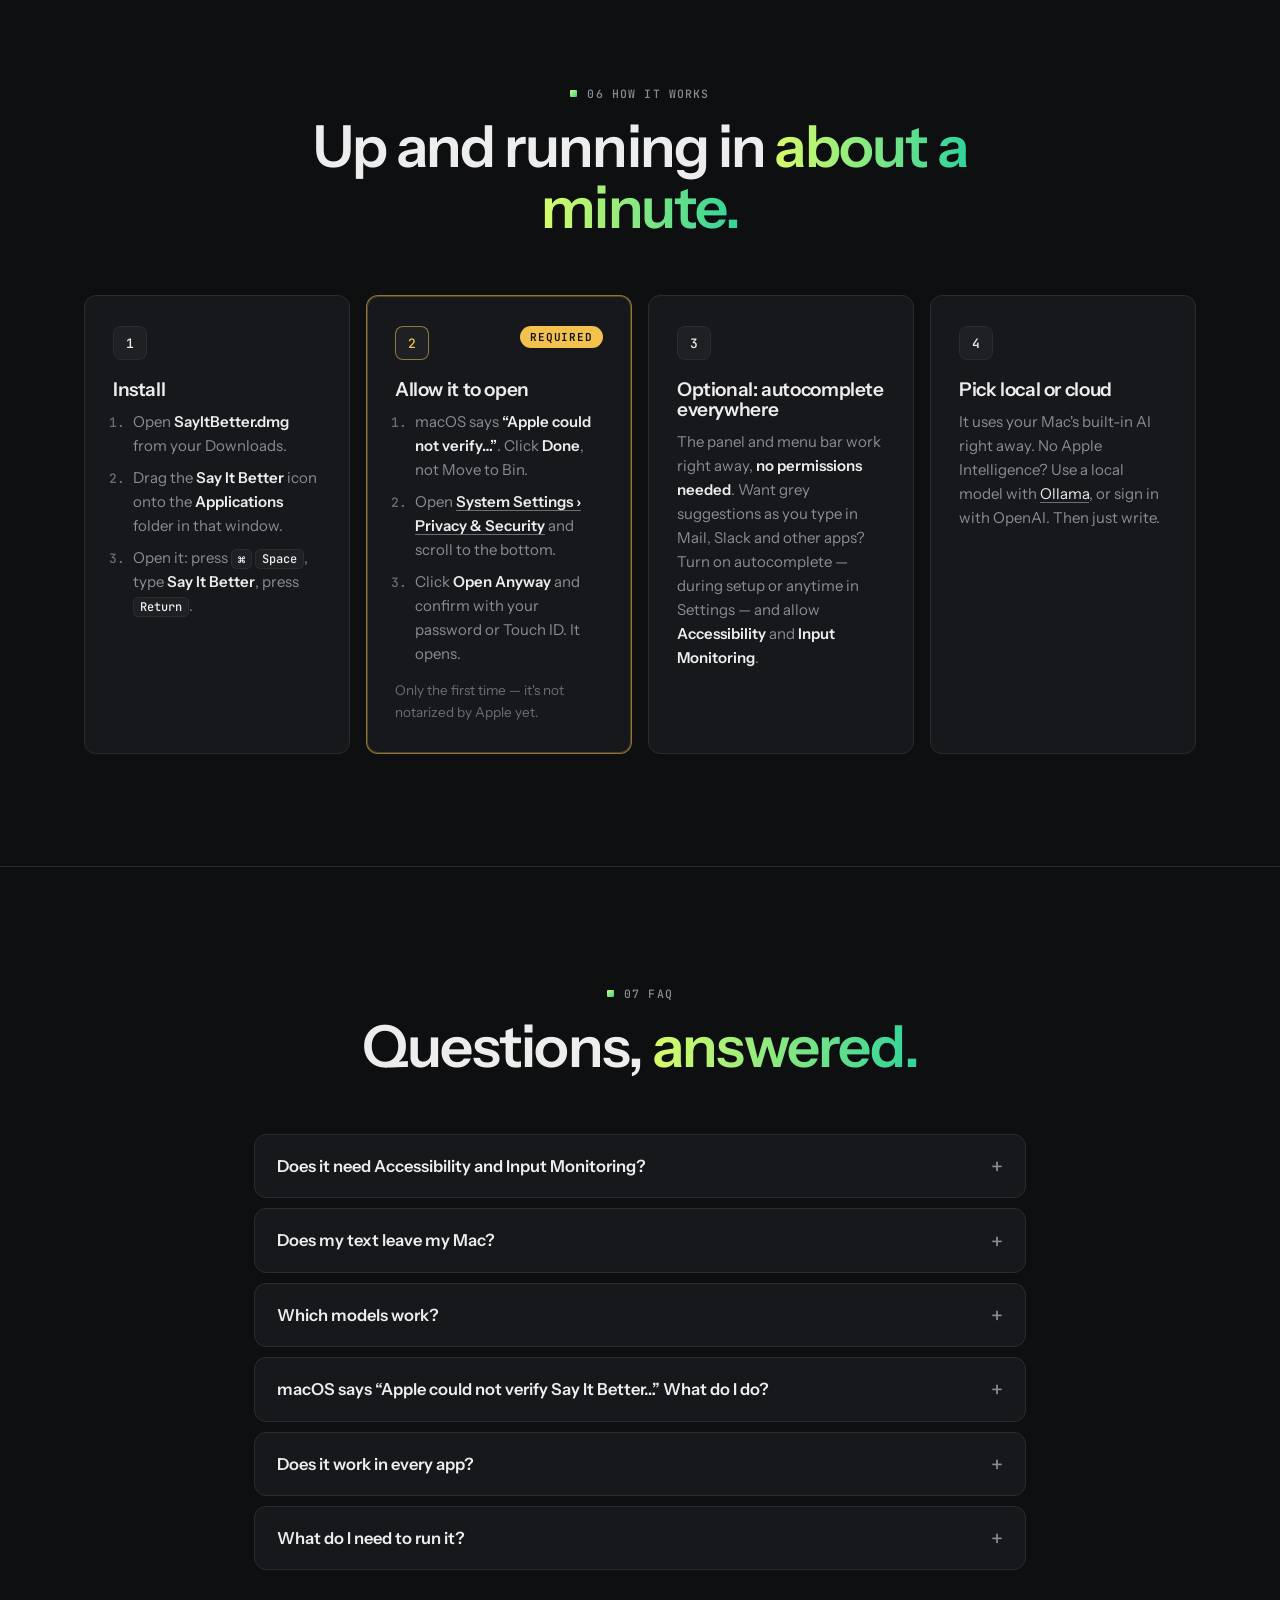
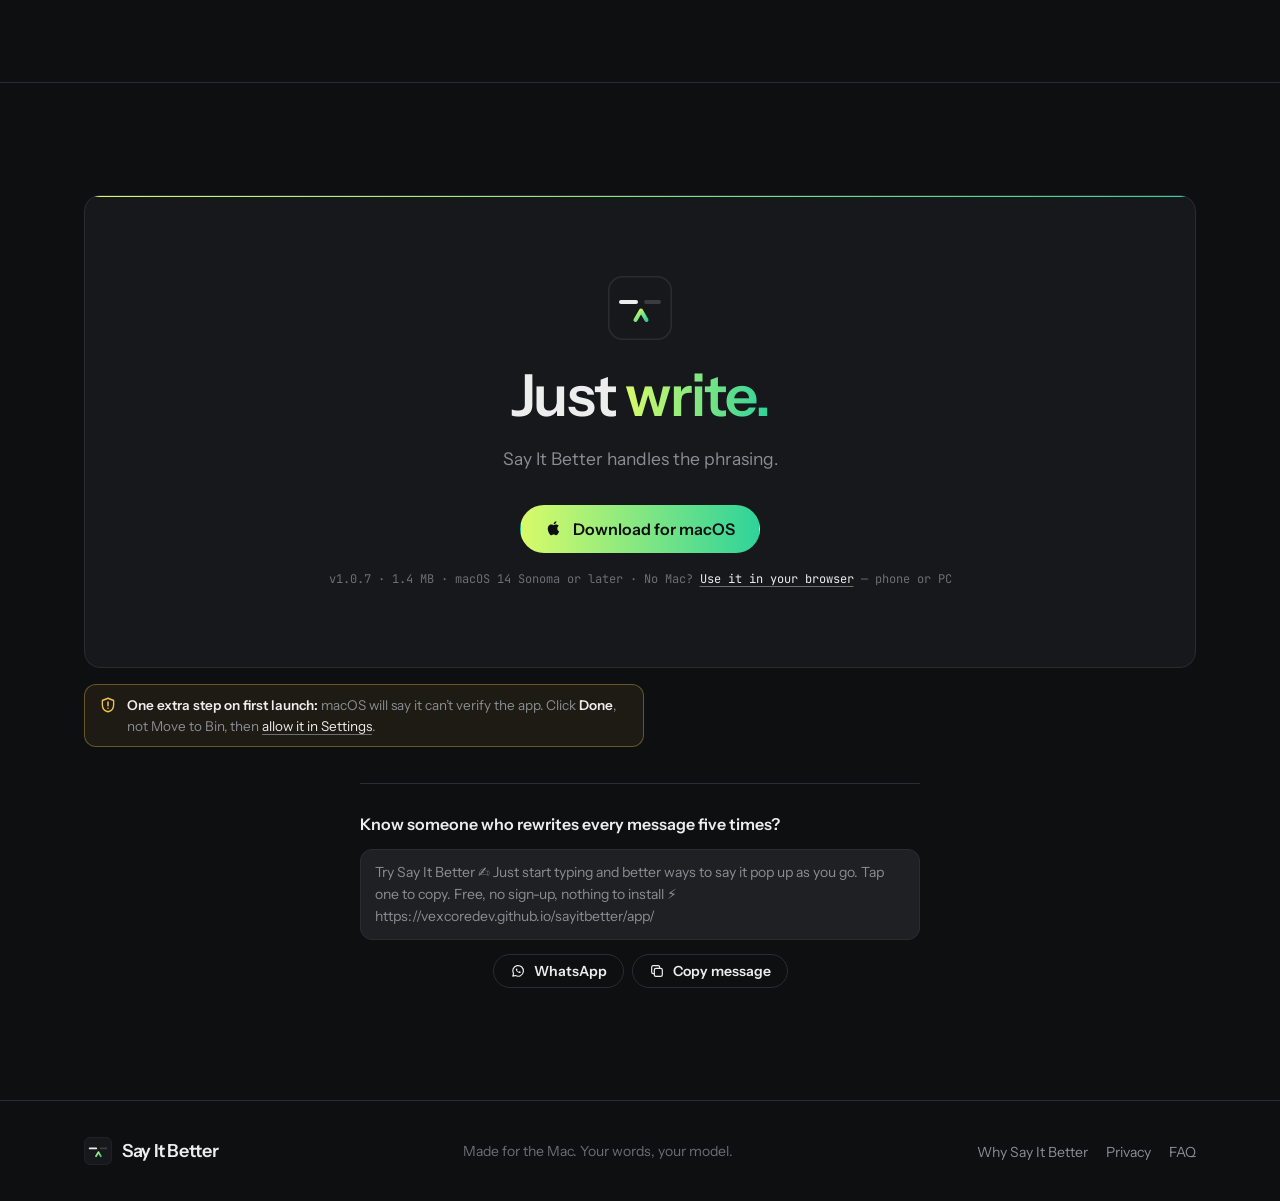
==== commit a1185878: "Built-in AI: Apple Intelligence on the Mac, our server on the web; Mac app 1.0.7 Co-Authored-By: Cla" ====
--- a/index.html
+++ b/index.html
@@ -201,7 +201,7 @@
           <article class="card feature">
             <div class="tile" aria-hidden="true"><svg viewBox="0 0 24 24"><rect x="3" y="4" width="18" height="12" rx="2"/><path d="M8 20h8M12 16v4"/><path d="M9.5 10.5l1.8 1.8 3.4-3.6" class="accent"/></svg></div>
             <h3>Local-first, for a reason</h3>
-            <p>Your writing includes work email, private notes and half-formed thoughts. By default Say It Better runs on a local model via Ollama, so it doesn't need a trip to the cloud. Prefer OpenAI or Claude? Switch anytime.</p>
+            <p>Your writing includes work email, private notes and half-formed thoughts. By default the Mac app uses your Mac's built-in AI, so it doesn't need a trip to the cloud. Prefer OpenAI or Claude? Switch anytime.</p>
           </article>
           <article class="card feature">
             <div class="tile" aria-hidden="true"><svg viewBox="0 0 24 24"><path d="M14.7 6.3a4 4 0 0 0-5.4 5.2L4 16.8V20h3.2l5.3-5.3a4 4 0 0 0 5.2-5.4l-2.5 2.5-2.3-.5-.5-2.3z"/><path d="M17 3v3M20 5h-3" class="accent"/></svg></div>
@@ -336,16 +336,16 @@
         <div class="split-copy">
           <p class="kicker">05 Privacy</p>
           <h2>Your words stay on your Mac. <em>Unless you say otherwise.</em></h2>
-          <p class="sub">By default Say It Better talks to a model running locally through Ollama — no servers, no account, nothing sent over the network. Want a bigger model? Connect OpenAI or Claude with your own key. You choose, and you can switch anytime.</p>
+          <p class="sub">On the Mac, the built-in AI is Apple Intelligence: it runs on your Mac, so nothing is sent anywhere. No Apple Intelligence? Use a local model with Ollama, or connect OpenAI or Claude with your own key. You can switch anytime.</p>
           <ul class="checks">
-            <li>Local mode via <strong>Ollama</strong> — fully on-device</li>
+            <li><strong>Built-in AI</strong> (Apple Intelligence) or <strong>Ollama</strong>: fully on-device</li>
             <li><strong>OpenAI</strong> (sign in to pick up your key) or <strong>Anthropic’s Claude</strong></li>
             <li>Any <strong>OpenAI-compatible</strong> server: Groq, LM Studio, OpenRouter…</li>
             <li>Clipboard and screen context are <strong>off unless you turn them on</strong>; OCR runs locally</li>
           </ul>
           <p class="sub" id="privacy-web"><strong>In the web app</strong></p>
           <ul class="checks">
-            <li><strong>Built-in AI:</strong> your text is sent securely to get suggestions, then discarded. It’s never saved or seen by anyone.</li>
+            <li><strong>Built-in AI:</strong> runs on the Say It Better server. Your text is sent securely, then discarded. Never saved or seen by anyone.</li>
             <li><strong>On this device:</strong> runs in your browser. Nothing leaves your device.</li>
             <li>Your draft and settings are saved <strong>only in your browser</strong>.</li>
           </ul>
@@ -411,7 +411,7 @@
           <li class="card step">
             <span class="step-n">4</span>
             <h3>Pick local or cloud</h3>
-            <p>Use a local model with <a href="https://ollama.com" rel="noopener">Ollama</a> for full privacy, or sign in with OpenAI in a couple of clicks. Then just write.</p>
+            <p>It uses your Mac's built-in AI right away. No Apple Intelligence? Use a local model with <a href="https://ollama.com" rel="noopener">Ollama</a>, or sign in with OpenAI. Then just write.</p>
           </li>
         </ol>
       </div>
@@ -431,7 +431,7 @@
           </details>
           <details>
             <summary>Does my text leave my Mac?</summary>
-            <p>Not in local mode. With Ollama, the model runs on your machine and requests go to <code>localhost</code>. If you switch to OpenAI, Anthropic, or another server, the text you're writing — plus clipboard or screen context, if you've turned those on — is sent to that provider using your own key. Screen text is read with on-device OCR either way.</p>
+            <p>Not with the built-in AI or Ollama: the model runs on your Mac and nothing is sent over the network. If you switch to OpenAI, Anthropic, or another server, the text you're writing — plus clipboard or screen context, if you've turned those on — is sent to that provider using your own key. Screen text is read with on-device OCR either way.</p>
           </details>
           <details>
             <summary>Which models work?</summary>
@@ -447,7 +447,7 @@
           </details>
           <details>
             <summary>What do I need to run it?</summary>
-            <p>macOS 14 Sonoma or later. Apple Silicon is recommended, especially for local models. For local mode, install <a href="https://ollama.com" rel="noopener">Ollama</a> and pull a model. Say It Better itself is free.</p>
+            <p>macOS 14 Sonoma or later. Apple Silicon is recommended, especially for local models. The built-in AI needs Apple Intelligence (macOS 26); otherwise install <a href="https://ollama.com" rel="noopener">Ollama</a> and pull a model. Say It Better itself is free.</p>
           </details>
         </div>
       </div>
